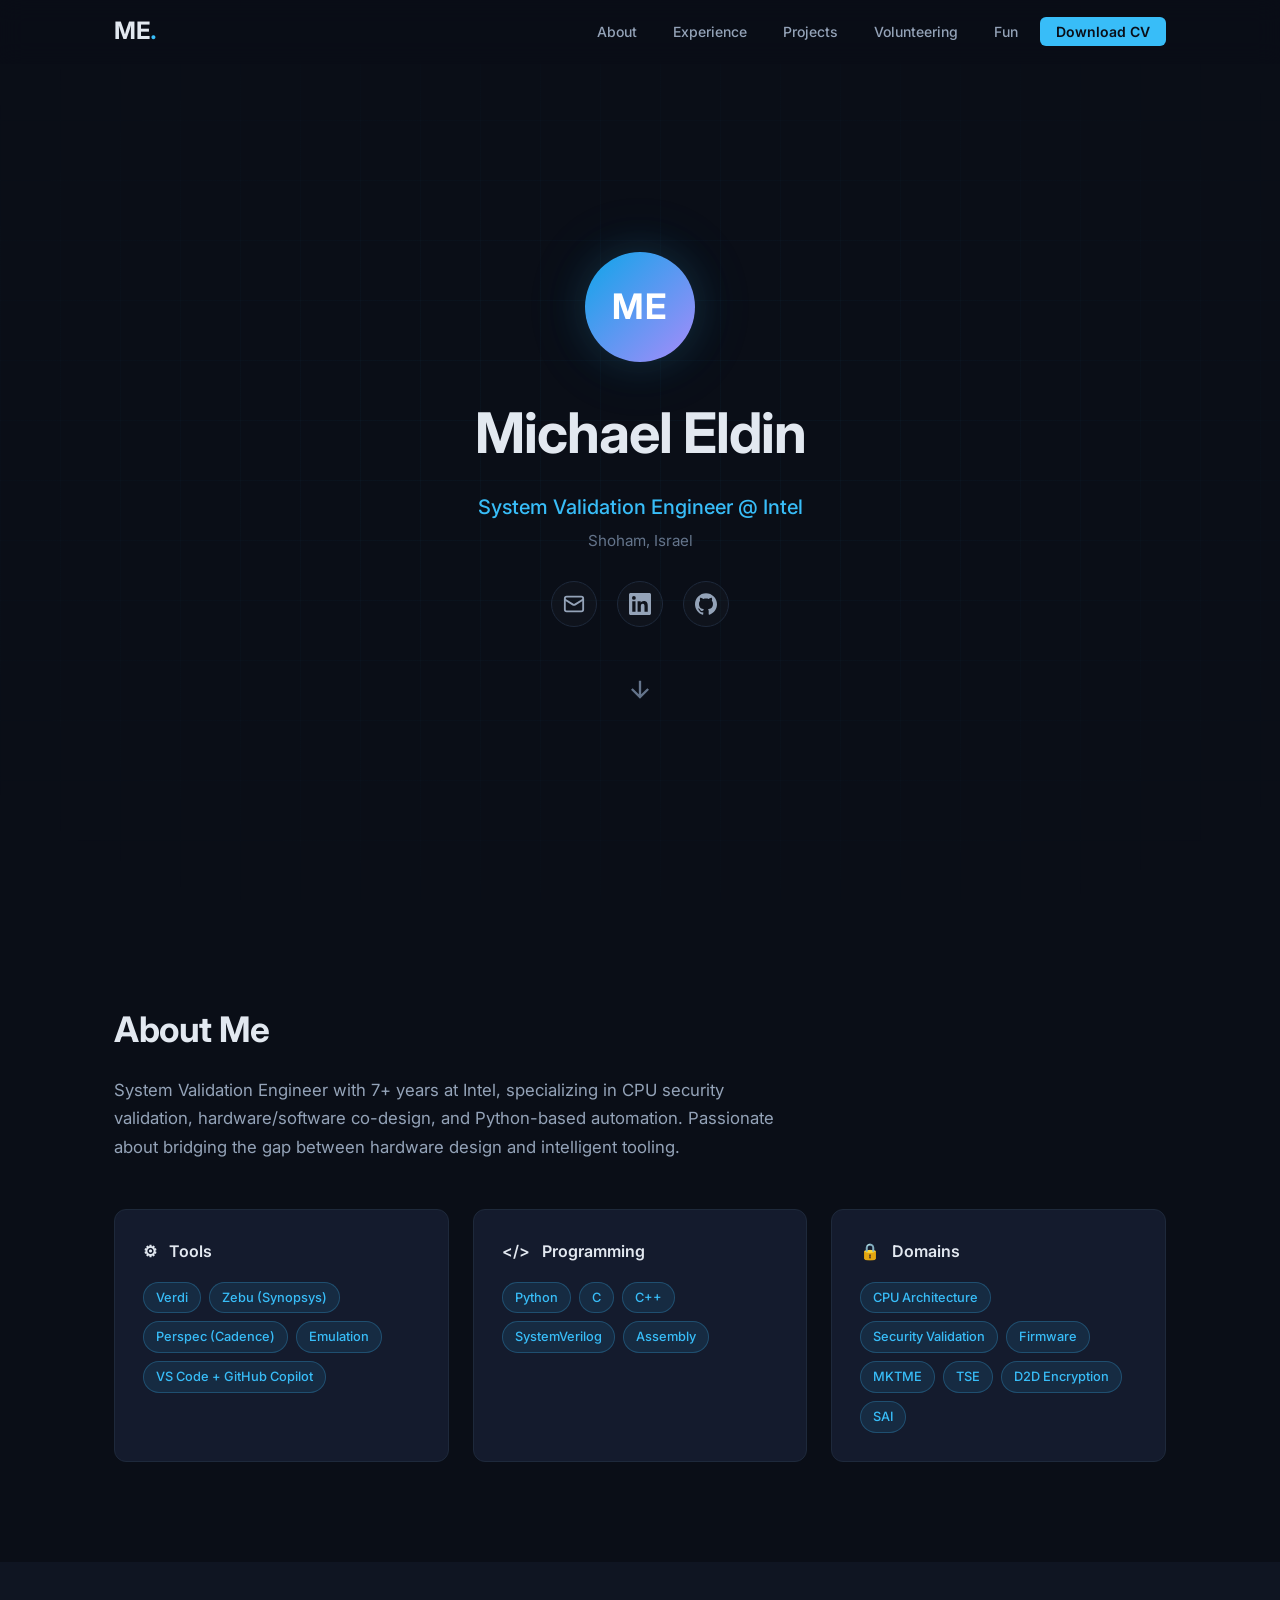
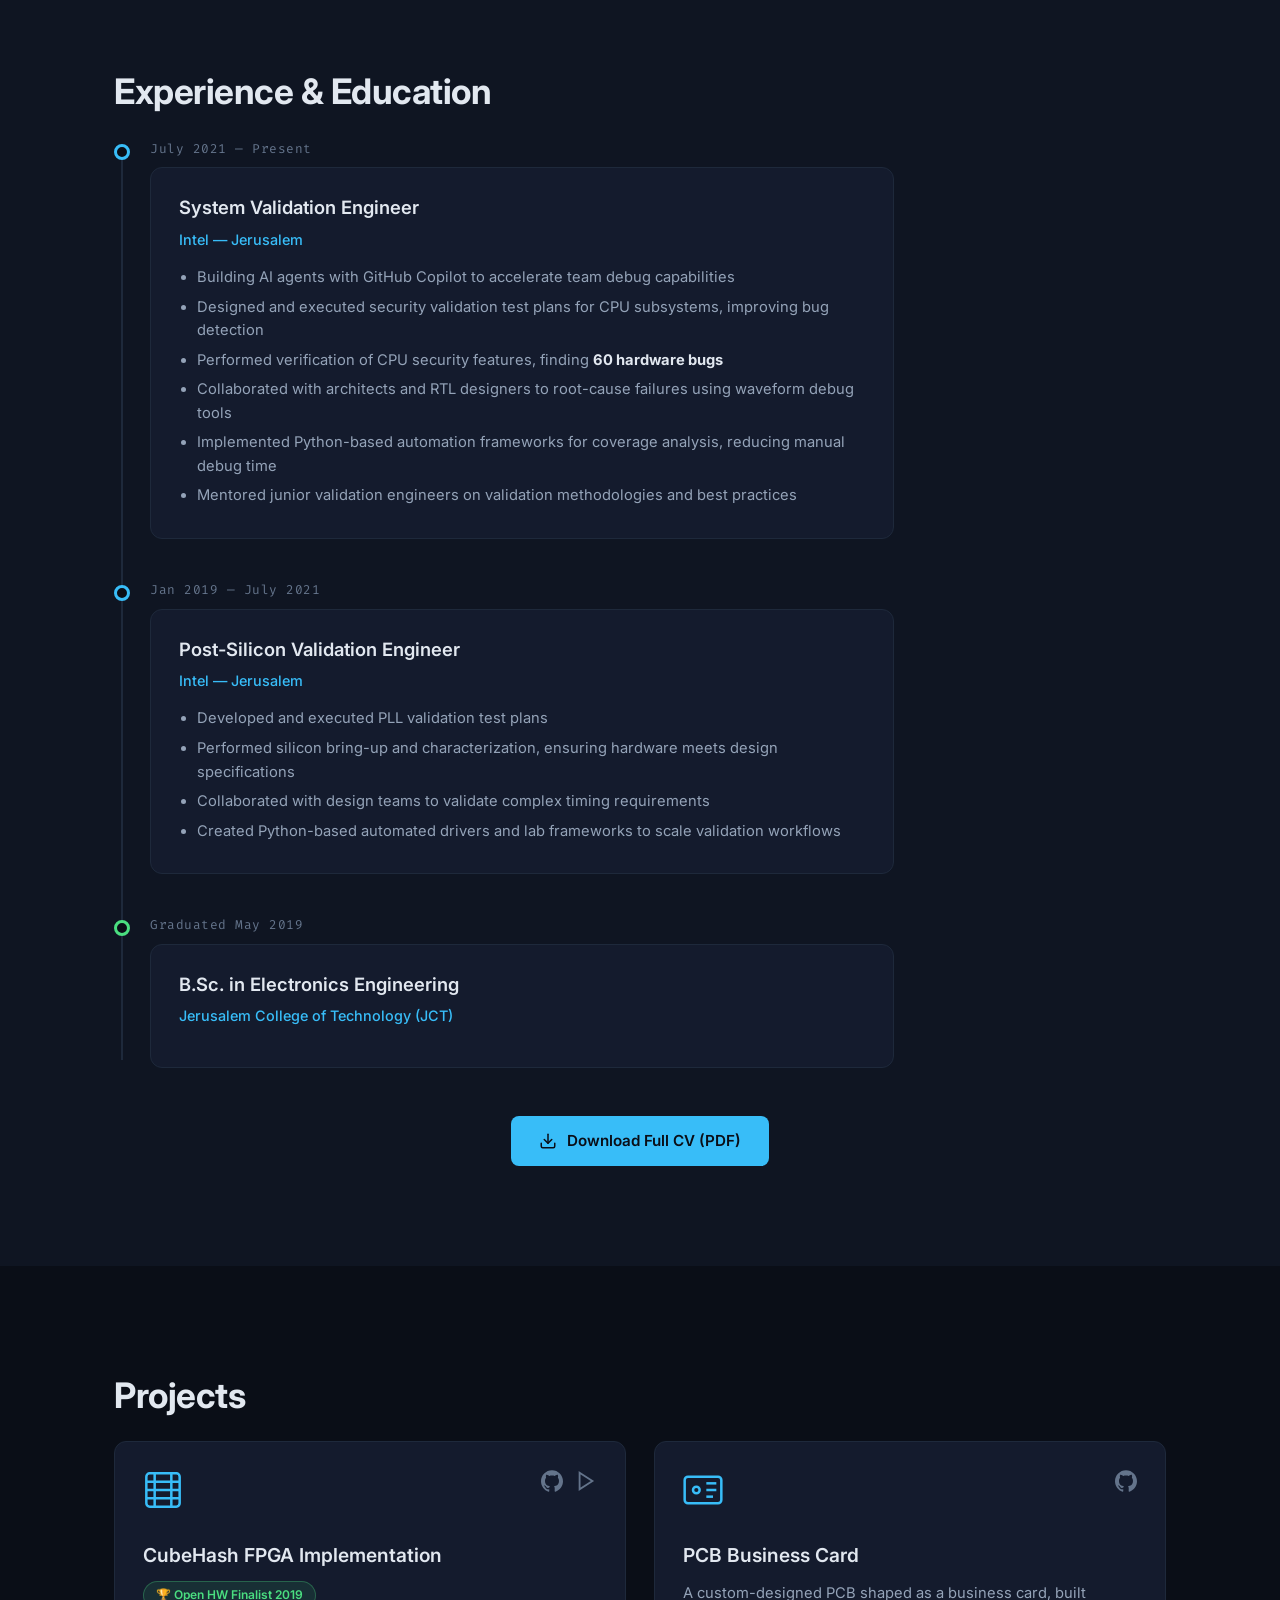
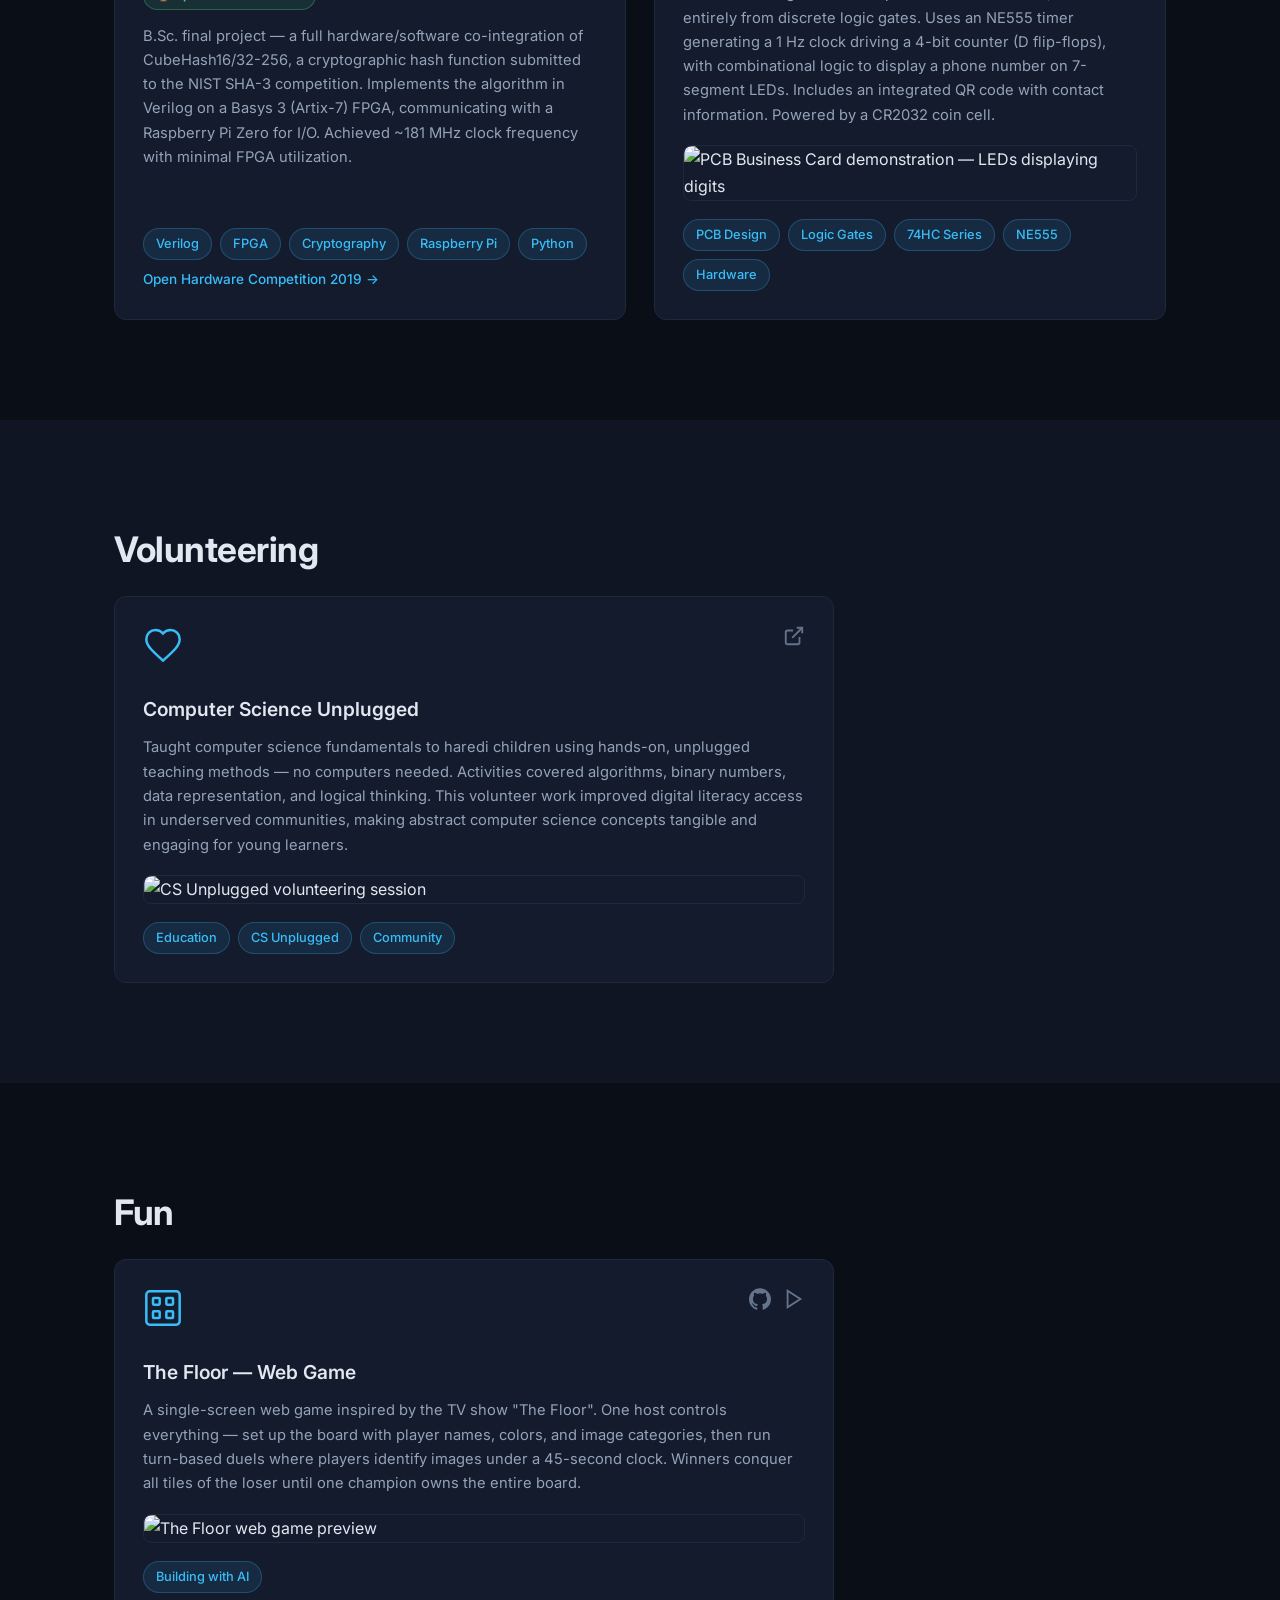
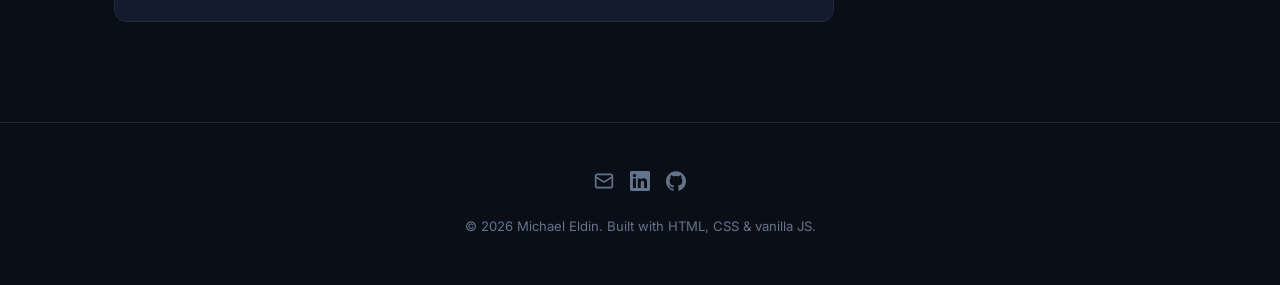
==== index.html @ 979d5ff0 "Initial portfolio site" ====
<!DOCTYPE html>
<html lang="en">
<head>
  <meta charset="UTF-8">
  <meta name="viewport" content="width=device-width, initial-scale=1.0">
  <title>Michael Eldin — System Validation Engineer</title>
  <meta name="description" content="Michael Eldin — System Validation Engineer at Intel. Portfolio showcasing hardware projects, FPGA design, and security validation expertise.">
  <link rel="stylesheet" href="css/styles.css">
  <link rel="preconnect" href="https://fonts.googleapis.com">
  <link rel="preconnect" href="https://fonts.gstatic.com" crossorigin>
  <link href="https://fonts.googleapis.com/css2?family=Inter:wght@300;400;500;600;700&family=Fira+Code:wght@400;500&display=swap" rel="stylesheet">
</head>
<body>

  <!-- ═══════════════════ NAVIGATION ═══════════════════ -->
  <nav class="navbar" id="navbar">
    <div class="nav-container">
      <a href="#hero" class="nav-logo">ME<span class="accent">.</span></a>
      <ul class="nav-links" id="nav-links">
        <li><a href="#about">About</a></li>
        <li><a href="#experience">Experience</a></li>
        <li><a href="#projects">Projects</a></li>
        <li><a href="#volunteering">Volunteering</a></li>
        <li><a href="#fun">Fun</a></li>
        <li><a href="assets/Michael_Eldin_CV.pdf" class="nav-cv-btn" target="_blank" rel="noopener">Download CV</a></li>
      </ul>
      <button class="hamburger" id="hamburger" aria-label="Toggle navigation menu">
        <span></span><span></span><span></span>
      </button>
    </div>
  </nav>

  <!-- ═══════════════════ HERO ═══════════════════ -->
  <header class="hero" id="hero">
    <div class="hero-bg-grid"></div>
    <div class="hero-content reveal">
      <div class="avatar" aria-label="Michael Eldin initials">ME</div>
      <h1>Michael Eldin</h1>
      <p class="hero-title">System Validation Engineer @ Intel</p>
      <p class="hero-location">Shoham, Israel</p>
      <div class="hero-icons">
        <a href="mailto:michaeldin770@gmail.com" aria-label="Email" title="Email">
          <svg viewBox="0 0 24 24" fill="none" stroke="currentColor" stroke-width="2" stroke-linecap="round" stroke-linejoin="round"><rect x="2" y="4" width="20" height="16" rx="2"/><path d="m22 7-8.97 5.7a1.94 1.94 0 0 1-2.06 0L2 7"/></svg>
        </a>
        <a href="https://www.linkedin.com/in/michael-eldin-37a20b162/" target="_blank" rel="noopener" aria-label="LinkedIn" title="LinkedIn">
          <svg viewBox="0 0 24 24" fill="currentColor"><path d="M20.447 20.452h-3.554v-5.569c0-1.328-.027-3.037-1.852-3.037-1.853 0-2.136 1.445-2.136 2.939v5.667H9.351V9h3.414v1.561h.046c.477-.9 1.637-1.85 3.37-1.85 3.601 0 4.267 2.37 4.267 5.455v6.286zM5.337 7.433a2.062 2.062 0 0 1-2.063-2.065 2.064 2.064 0 1 1 2.063 2.065zm1.782 13.019H3.555V9h3.564v11.452zM22.225 0H1.771C.792 0 0 .774 0 1.729v20.542C0 23.227.792 24 1.771 24h20.451C23.2 24 24 23.227 24 22.271V1.729C24 .774 23.2 0 22.222 0h.003z"/></svg>
        </a>
        <a href="https://github.com/michaeleldin" target="_blank" rel="noopener" aria-label="GitHub" title="GitHub">
          <svg viewBox="0 0 24 24" fill="currentColor"><path d="M12 .297c-6.63 0-12 5.373-12 12 0 5.303 3.438 9.8 8.205 11.385.6.113.82-.258.82-.577 0-.285-.01-1.04-.015-2.04-3.338.724-4.042-1.61-4.042-1.61C4.422 18.07 3.633 17.7 3.633 17.7c-1.087-.744.084-.729.084-.729 1.205.084 1.838 1.236 1.838 1.236 1.07 1.835 2.809 1.305 3.495.998.108-.776.417-1.305.76-1.605-2.665-.3-5.466-1.332-5.466-5.93 0-1.31.465-2.38 1.235-3.22-.135-.303-.54-1.523.105-3.176 0 0 1.005-.322 3.3 1.23.96-.267 1.98-.399 3-.405 1.02.006 2.04.138 3 .405 2.28-1.552 3.285-1.23 3.285-1.23.645 1.653.24 2.873.12 3.176.765.84 1.23 1.91 1.23 3.22 0 4.61-2.805 5.625-5.475 5.92.42.36.81 1.096.81 2.22 0 1.606-.015 2.896-.015 3.286 0 .315.21.69.825.57C20.565 22.092 24 17.592 24 12.297c0-6.627-5.373-12-12-12"/></svg>
        </a>
      </div>
      <a href="#about" class="scroll-indicator" aria-label="Scroll down">
        <svg viewBox="0 0 24 24" fill="none" stroke="currentColor" stroke-width="2"><path d="M12 5v14M19 12l-7 7-7-7"/></svg>
      </a>
    </div>
  </header>

  <!-- ═══════════════════ ABOUT / SKILLS ═══════════════════ -->
  <section class="section" id="about">
    <div class="container">
      <h2 class="section-title reveal">About Me</h2>
      <p class="section-intro reveal">
        System Validation Engineer with 7+ years at Intel, specializing in CPU security validation, 
        hardware/software co-design, and Python-based automation. Passionate about bridging the gap 
        between hardware design and intelligent tooling.
      </p>

      <div class="skills-grid reveal">
        <div class="skill-category">
          <h3><span class="skill-icon">&#9881;</span> Tools</h3>
          <div class="tags">
            <span class="tag">Verdi</span>
            <span class="tag">Zebu (Synopsys)</span>
            <span class="tag">Perspec (Cadence)</span>
            <span class="tag">Emulation</span>
            <span class="tag">VS Code + GitHub Copilot</span>
          </div>
        </div>
        <div class="skill-category">
          <h3><span class="skill-icon">&lt;/&gt;</span> Programming</h3>
          <div class="tags">
            <span class="tag">Python</span>
            <span class="tag">C</span>
            <span class="tag">C++</span>
            <span class="tag">SystemVerilog</span>
            <span class="tag">Assembly</span>
          </div>
        </div>
        <div class="skill-category">
          <h3><span class="skill-icon">&#128274;</span> Domains</h3>
          <div class="tags">
            <span class="tag">CPU Architecture</span>
            <span class="tag">Security Validation</span>
            <span class="tag">Firmware</span>
            <span class="tag">MKTME</span>
            <span class="tag">TSE</span>
            <span class="tag">D2D Encryption</span>
            <span class="tag">SAI</span>
          </div>
        </div>
      </div>
    </div>
  </section>

  <!-- ═══════════════════ EXPERIENCE ═══════════════════ -->
  <section class="section section-alt" id="experience">
    <div class="container">
      <h2 class="section-title reveal">Experience &amp; Education</h2>

      <div class="timeline">
        <!-- Job 1 -->
        <div class="timeline-item reveal">
          <div class="timeline-dot"></div>
          <div class="timeline-date">July 2021 — Present</div>
          <div class="timeline-card">
            <h3>System Validation Engineer</h3>
            <p class="timeline-company">Intel — Jerusalem</p>
            <ul>
              <li>Building AI agents with GitHub Copilot to accelerate team debug capabilities</li>
              <li>Designed and executed security validation test plans for CPU subsystems, improving bug detection</li>
              <li>Performed verification of CPU security features, finding <strong>60 hardware bugs</strong></li>
              <li>Collaborated with architects and RTL designers to root-cause failures using waveform debug tools</li>
              <li>Implemented Python-based automation frameworks for coverage analysis, reducing manual debug time</li>
              <li>Mentored junior validation engineers on validation methodologies and best practices</li>
            </ul>
          </div>
        </div>

        <!-- Job 2 -->
        <div class="timeline-item reveal">
          <div class="timeline-dot"></div>
          <div class="timeline-date">Jan 2019 — July 2021</div>
          <div class="timeline-card">
            <h3>Post-Silicon Validation Engineer</h3>
            <p class="timeline-company">Intel — Jerusalem</p>
            <ul>
              <li>Developed and executed PLL validation test plans</li>
              <li>Performed silicon bring-up and characterization, ensuring hardware meets design specifications</li>
              <li>Collaborated with design teams to validate complex timing requirements</li>
              <li>Created Python-based automated drivers and lab frameworks to scale validation workflows</li>
            </ul>
          </div>
        </div>

        <!-- Education -->
        <div class="timeline-item reveal">
          <div class="timeline-dot dot-edu"></div>
          <div class="timeline-date">Graduated May 2019</div>
          <div class="timeline-card">
            <h3>B.Sc. in Electronics Engineering</h3>
            <p class="timeline-company">Jerusalem College of Technology (JCT)</p>
          </div>
        </div>
      </div>

      <div class="cv-download reveal">
        <a href="assets/Michael_Eldin_CV.pdf" class="btn btn-primary" target="_blank" rel="noopener">
          <svg viewBox="0 0 24 24" fill="none" stroke="currentColor" stroke-width="2" stroke-linecap="round" stroke-linejoin="round" class="btn-icon"><path d="M21 15v4a2 2 0 0 1-2 2H5a2 2 0 0 1-2-2v-4"/><polyline points="7 10 12 15 17 10"/><line x1="12" y1="15" x2="12" y2="3"/></svg>
          Download Full CV (PDF)
        </a>
      </div>
    </div>
  </section>

  <!-- ═══════════════════ PROJECTS ═══════════════════ -->
  <section class="section" id="projects">
    <div class="container">
      <h2 class="section-title reveal">Projects</h2>

      <div class="card-grid">
        <!-- CubeHash -->
        <article class="card reveal">
          <div class="card-header">
            <div class="card-icon">
              <svg viewBox="0 0 24 24" fill="none" stroke="currentColor" stroke-width="1.5"><rect x="2" y="2" width="20" height="20" rx="2"/><path d="M7 2v20M17 2v20M2 12h20M2 7h20M2 17h20"/></svg>
            </div>
            <div class="card-links">
              <a href="https://github.com/michaeldin/cubehash" target="_blank" rel="noopener" aria-label="GitHub repo" title="GitHub repo">
                <svg viewBox="0 0 24 24" fill="currentColor" width="20" height="20"><path d="M12 .297c-6.63 0-12 5.373-12 12 0 5.303 3.438 9.8 8.205 11.385.6.113.82-.258.82-.577 0-.285-.01-1.04-.015-2.04-3.338.724-4.042-1.61-4.042-1.61C4.422 18.07 3.633 17.7 3.633 17.7c-1.087-.744.084-.729.084-.729 1.205.084 1.838 1.236 1.838 1.236 1.07 1.835 2.809 1.305 3.495.998.108-.776.417-1.305.76-1.605-2.665-.3-5.466-1.332-5.466-5.93 0-1.31.465-2.38 1.235-3.22-.135-.303-.54-1.523.105-3.176 0 0 1.005-.322 3.3 1.23.96-.267 1.98-.399 3-.405 1.02.006 2.04.138 3 .405 2.28-1.552 3.285-1.23 3.285-1.23.645 1.653.24 2.873.12 3.176.765.84 1.23 1.91 1.23 3.22 0 4.61-2.805 5.625-5.475 5.92.42.36.81 1.096.81 2.22 0 1.606-.015 2.896-.015 3.286 0 .315.21.69.825.57C20.565 22.092 24 17.592 24 12.297c0-6.627-5.373-12-12-12"/></svg>
              </a>
              <a href="https://youtu.be/nfsf__5VdeM" target="_blank" rel="noopener" aria-label="Demo video" title="Watch demo">
                <svg viewBox="0 0 24 24" fill="none" stroke="currentColor" stroke-width="2"><polygon points="5 3 19 12 5 21 5 3"/></svg>
              </a>
            </div>
          </div>
          <h3 class="card-title">CubeHash FPGA Implementation</h3>
          <span class="card-badge">&#127942; Open HW Finalist 2019</span>
          <p class="card-desc">
            B.Sc. final project — a full hardware/software co-integration of CubeHash16/32-256, 
            a cryptographic hash function submitted to the NIST SHA-3 competition. 
            Implements the algorithm in Verilog on a Basys 3 (Artix-7) FPGA, 
            communicating with a Raspberry Pi Zero for I/O. 
            Achieved ~181 MHz clock frequency with minimal FPGA utilization.
          </p>
          <div class="tags">
            <span class="tag">Verilog</span>
            <span class="tag">FPGA</span>
            <span class="tag">Cryptography</span>
            <span class="tag">Raspberry Pi</span>
            <span class="tag">Python</span>
          </div>
          <a href="https://openhw.eu/2019" class="card-ext-link" target="_blank" rel="noopener">
            Open Hardware Competition 2019 &#8594;
          </a>
        </article>

        <!-- PCB Business Card -->
        <article class="card reveal">
          <div class="card-header">
            <div class="card-icon">
              <svg viewBox="0 0 24 24" fill="none" stroke="currentColor" stroke-width="1.5"><rect x="1" y="4" width="22" height="16" rx="2"/><circle cx="8" cy="12" r="2"/><line x1="14" y1="8" x2="20" y2="8"/><line x1="14" y1="12" x2="20" y2="12"/><line x1="14" y1="16" x2="18" y2="16"/></svg>
            </div>
            <div class="card-links">
              <a href="https://github.com/michaeldin/PCB-Business-Card" target="_blank" rel="noopener" aria-label="GitHub repo" title="GitHub repo">
                <svg viewBox="0 0 24 24" fill="currentColor" width="20" height="20"><path d="M12 .297c-6.63 0-12 5.373-12 12 0 5.303 3.438 9.8 8.205 11.385.6.113.82-.258.82-.577 0-.285-.01-1.04-.015-2.04-3.338.724-4.042-1.61-4.042-1.61C4.422 18.07 3.633 17.7 3.633 17.7c-1.087-.744.084-.729.084-.729 1.205.084 1.838 1.236 1.838 1.236 1.07 1.835 2.809 1.305 3.495.998.108-.776.417-1.305.76-1.605-2.665-.3-5.466-1.332-5.466-5.93 0-1.31.465-2.38 1.235-3.22-.135-.303-.54-1.523.105-3.176 0 0 1.005-.322 3.3 1.23.96-.267 1.98-.399 3-.405 1.02.006 2.04.138 3 .405 2.28-1.552 3.285-1.23 3.285-1.23.645 1.653.24 2.873.12 3.176.765.84 1.23 1.91 1.23 3.22 0 4.61-2.805 5.625-5.475 5.92.42.36.81 1.096.81 2.22 0 1.606-.015 2.896-.015 3.286 0 .315.21.69.825.57C20.565 22.092 24 17.592 24 12.297c0-6.627-5.373-12-12-12"/></svg>
              </a>
            </div>
          </div>
          <h3 class="card-title">PCB Business Card</h3>
          <p class="card-desc">
            A custom-designed PCB shaped as a business card, built entirely from discrete logic gates.
            Uses an NE555 timer generating a 1 Hz clock driving a 4-bit counter (D flip-flops), 
            with combinational logic to display a phone number on 7-segment LEDs. 
            Includes an integrated QR code with contact information. Powered by a CR2032 coin cell.
          </p>
          <div class="card-img-container">
            <img src="https://raw.githubusercontent.com/michaeldin/PCB-Business-Card/main/Photos/demonstration_gif.gif" 
                 alt="PCB Business Card demonstration — LEDs displaying digits" 
                 class="card-img" loading="lazy">
          </div>
          <div class="tags">
            <span class="tag">PCB Design</span>
            <span class="tag">Logic Gates</span>
            <span class="tag">74HC Series</span>
            <span class="tag">NE555</span>
            <span class="tag">Hardware</span>
          </div>
        </article>
      </div>
    </div>
  </section>

  <!-- ═══════════════════ VOLUNTEERING ═══════════════════ -->
  <section class="section section-alt" id="volunteering">
    <div class="container">
      <h2 class="section-title reveal">Volunteering</h2>

      <div class="card-grid card-grid-single">
        <article class="card card-wide reveal">
          <div class="card-header">
            <div class="card-icon">
              <svg viewBox="0 0 24 24" fill="none" stroke="currentColor" stroke-width="1.5"><path d="M12 21.35l-1.45-1.32C5.4 15.36 2 12.28 2 8.5 2 5.42 4.42 3 7.5 3c1.74 0 3.41.81 4.5 2.09C13.09 3.81 14.76 3 16.5 3 19.58 3 22 5.42 22 8.5c0 3.78-3.4 6.86-8.55 11.54L12 21.35z"/></svg>
            </div>
            <div class="card-links">
              <a href="https://drive.google.com/file/d/1slaqE1AHA_cxC9Z8r8HAOf68uBIFROk2/view" target="_blank" rel="noopener" aria-label="Learn more" title="Certificate / Details">
                <svg viewBox="0 0 24 24" fill="none" stroke="currentColor" stroke-width="2"><path d="M18 13v6a2 2 0 0 1-2 2H5a2 2 0 0 1-2-2V8a2 2 0 0 1 2-2h6"/><polyline points="15 3 21 3 21 9"/><line x1="10" y1="14" x2="21" y2="3"/></svg>
              </a>
            </div>
          </div>
          <h3 class="card-title">Computer Science Unplugged</h3>
          <p class="card-desc">
            Taught computer science fundamentals to haredi children using hands-on, unplugged teaching methods — 
            no computers needed. Activities covered algorithms, binary numbers, data representation, and logical thinking. 
            This volunteer work improved digital literacy access in underserved communities, 
            making abstract computer science concepts tangible and engaging for young learners.
          </p>
          <div class="card-img-container">
            <img src="assets/volunteering-preview.jpg" 
                 alt="CS Unplugged volunteering session" 
                 class="card-img" loading="lazy">
          </div>
          <div class="tags">
            <span class="tag">Education</span>
            <span class="tag">CS Unplugged</span>
            <span class="tag">Community</span>
          </div>
        </article>
      </div>
    </div>
  </section>

  <!-- ═══════════════════ FUN ═══════════════════ -->
  <section class="section" id="fun">
    <div class="container">
      <h2 class="section-title reveal">Fun</h2>

      <div class="card-grid card-grid-single">
        <article class="card card-wide reveal">
          <div class="card-header">
            <div class="card-icon">
              <svg viewBox="0 0 24 24" fill="none" stroke="currentColor" stroke-width="1.5"><rect x="2" y="2" width="20" height="20" rx="2"/><rect x="6" y="6" width="4" height="4" rx="0.5"/><rect x="14" y="6" width="4" height="4" rx="0.5"/><rect x="6" y="14" width="4" height="4" rx="0.5"/><rect x="14" y="14" width="4" height="4" rx="0.5"/></svg>
            </div>
            <div class="card-links">
              <a href="https://github.com/michaeleldin/the-floor-game" target="_blank" rel="noopener" aria-label="GitHub repo" title="GitHub repo">
                <svg viewBox="0 0 24 24" fill="currentColor" width="20" height="20"><path d="M12 .297c-6.63 0-12 5.373-12 12 0 5.303 3.438 9.8 8.205 11.385.6.113.82-.258.82-.577 0-.285-.01-1.04-.015-2.04-3.338.724-4.042-1.61-4.042-1.61C4.422 18.07 3.633 17.7 3.633 17.7c-1.087-.744.084-.729.084-.729 1.205.084 1.838 1.236 1.838 1.236 1.07 1.835 2.809 1.305 3.495.998.108-.776.417-1.305.76-1.605-2.665-.3-5.466-1.332-5.466-5.93 0-1.31.465-2.38 1.235-3.22-.135-.303-.54-1.523.105-3.176 0 0 1.005-.322 3.3 1.23.96-.267 1.98-.399 3-.405 1.02.006 2.04.138 3 .405 2.28-1.552 3.285-1.23 3.285-1.23.645 1.653.24 2.873.12 3.176.765.84 1.23 1.91 1.23 3.22 0 4.61-2.805 5.625-5.475 5.92.42.36.81 1.096.81 2.22 0 1.606-.015 2.896-.015 3.286 0 .315.21.69.825.57C20.565 22.092 24 17.592 24 12.297c0-6.627-5.373-12-12-12"/></svg>
              </a>
              <a href="https://michaeleldin.github.io/the-floor-game/" target="_blank" rel="noopener" aria-label="Play the game" title="Play live">
                <svg viewBox="0 0 24 24" fill="none" stroke="currentColor" stroke-width="2"><polygon points="5 3 19 12 5 21 5 3"/></svg>
              </a>
            </div>
          </div>
          <h3 class="card-title">The Floor — Web Game</h3>
          <p class="card-desc">
            A single-screen web game inspired by the TV show "The Floor". 
            One host controls everything — set up the board with player names, colors, and image categories, 
            then run turn-based duels where players identify images under a 45-second clock. 
            Winners conquer all tiles of the loser until one champion owns the entire board.
          </p>
          <div class="card-img-container">
            <img src="assets/the-floor-preview.jpg" 
                 alt="The Floor web game preview" 
                 class="card-img" loading="lazy">
          </div>
          <div class="tags">
            <span class="tag">Building with AI</span>
          </div>
        </article>
      </div>
    </div>
  </section>

  <!-- ═══════════════════ FOOTER ═══════════════════ -->
  <footer class="footer">
    <div class="container">
      <div class="footer-icons">
        <a href="mailto:michaeldin770@gmail.com" aria-label="Email" title="Email">
          <svg viewBox="0 0 24 24" fill="none" stroke="currentColor" stroke-width="2" stroke-linecap="round" stroke-linejoin="round"><rect x="2" y="4" width="20" height="16" rx="2"/><path d="m22 7-8.97 5.7a1.94 1.94 0 0 1-2.06 0L2 7"/></svg>
        </a>
        <a href="https://www.linkedin.com/in/michael-eldin-37a20b162/" target="_blank" rel="noopener" aria-label="LinkedIn" title="LinkedIn">
          <svg viewBox="0 0 24 24" fill="currentColor"><path d="M20.447 20.452h-3.554v-5.569c0-1.328-.027-3.037-1.852-3.037-1.853 0-2.136 1.445-2.136 2.939v5.667H9.351V9h3.414v1.561h.046c.477-.9 1.637-1.85 3.37-1.85 3.601 0 4.267 2.37 4.267 5.455v6.286zM5.337 7.433a2.062 2.062 0 0 1-2.063-2.065 2.064 2.064 0 1 1 2.063 2.065zm1.782 13.019H3.555V9h3.564v11.452zM22.225 0H1.771C.792 0 0 .774 0 1.729v20.542C0 23.227.792 24 1.771 24h20.451C23.2 24 24 23.227 24 22.271V1.729C24 .774 23.2 0 22.222 0h.003z"/></svg>
        </a>
        <a href="https://github.com/michaeleldin" target="_blank" rel="noopener" aria-label="GitHub" title="GitHub">
          <svg viewBox="0 0 24 24" fill="currentColor"><path d="M12 .297c-6.63 0-12 5.373-12 12 0 5.303 3.438 9.8 8.205 11.385.6.113.82-.258.82-.577 0-.285-.01-1.04-.015-2.04-3.338.724-4.042-1.61-4.042-1.61C4.422 18.07 3.633 17.7 3.633 17.7c-1.087-.744.084-.729.084-.729 1.205.084 1.838 1.236 1.838 1.236 1.07 1.835 2.809 1.305 3.495.998.108-.776.417-1.305.76-1.605-2.665-.3-5.466-1.332-5.466-5.93 0-1.31.465-2.38 1.235-3.22-.135-.303-.54-1.523.105-3.176 0 0 1.005-.322 3.3 1.23.96-.267 1.98-.399 3-.405 1.02.006 2.04.138 3 .405 2.28-1.552 3.285-1.23 3.285-1.23.645 1.653.24 2.873.12 3.176.765.84 1.23 1.91 1.23 3.22 0 4.61-2.805 5.625-5.475 5.92.42.36.81 1.096.81 2.22 0 1.606-.015 2.896-.015 3.286 0 .315.21.69.825.57C20.565 22.092 24 17.592 24 12.297c0-6.627-5.373-12-12-12"/></svg>
        </a>
      </div>
      <p class="footer-text">&copy; 2026 Michael Eldin. Built with HTML, CSS &amp; vanilla JS.</p>
    </div>
  </footer>

  <script src="js/main.js"></script>
</body>
</html>
---- css/styles.css ----
/* ============================================
   Michael Eldin — Personal Portfolio
   Dark theme, responsive single-page layout
   ============================================ */

/* ── CSS Custom Properties ── */
:root {
  --bg-primary:   #0a0e17;
  --bg-secondary: #0f1522;
  --bg-card:      #141b2d;
  --bg-card-hover:#1a2340;
  --border:       #1e293b;
  --text-primary: #e2e8f0;
  --text-secondary:#94a3b8;
  --text-muted:   #64748b;
  --accent:       #38bdf8;
  --accent-dim:   #0ea5e9;
  --accent-glow:  rgba(56, 189, 248, 0.15);
  --green:        #4ade80;
  --purple:       #a78bfa;
  --orange:       #fb923c;
  --tag-bg:       rgba(56, 189, 248, 0.1);
  --tag-border:   rgba(56, 189, 248, 0.25);
  --font-sans:    'Inter', -apple-system, BlinkMacSystemFont, 'Segoe UI', sans-serif;
  --font-mono:    'Fira Code', 'Cascadia Code', monospace;
  --nav-height:   64px;
  --max-width:    1100px;
  --radius:       12px;
  --radius-sm:    8px;
  --transition:   0.3s cubic-bezier(0.4, 0, 0.2, 1);
}

/* ── Reset & Base ── */
*, *::before, *::after { box-sizing: border-box; margin: 0; padding: 0; }

html {
  scroll-behavior: smooth;
  scroll-padding-top: var(--nav-height);
  font-size: 16px;
}

body {
  font-family: var(--font-sans);
  background: var(--bg-primary);
  color: var(--text-primary);
  line-height: 1.7;
  -webkit-font-smoothing: antialiased;
  overflow-x: hidden;
}

a { color: var(--accent); text-decoration: none; transition: color var(--transition); }
a:hover { color: #7dd3fc; }

img { max-width: 100%; height: auto; display: block; }
ul { list-style: none; }

::selection { background: var(--accent); color: var(--bg-primary); }

/* ── Utility ── */
.container { max-width: var(--max-width); margin: 0 auto; padding: 0 24px; }
.accent { color: var(--accent); }

/* ── Reveal Animations ── */
.reveal {
  opacity: 0;
  transform: translateY(30px);
  transition: opacity 0.7s ease, transform 0.7s ease;
}
.reveal.visible {
  opacity: 1;
  transform: translateY(0);
}

/* ══════════════════════════════════════════
   NAVIGATION
   ══════════════════════════════════════════ */
.navbar {
  position: fixed;
  top: 0; left: 0; right: 0;
  height: var(--nav-height);
  background: rgba(10, 14, 23, 0.85);
  backdrop-filter: blur(12px);
  -webkit-backdrop-filter: blur(12px);
  border-bottom: 1px solid transparent;
  z-index: 1000;
  transition: border-color var(--transition), background var(--transition);
}
.navbar.scrolled {
  border-bottom-color: var(--border);
  background: rgba(10, 14, 23, 0.95);
}

.nav-container {
  max-width: var(--max-width);
  margin: 0 auto;
  padding: 0 24px;
  display: flex;
  align-items: center;
  justify-content: space-between;
  height: 100%;
}

.nav-logo {
  font-size: 1.5rem;
  font-weight: 700;
  color: var(--text-primary);
  letter-spacing: -0.5px;
}
.nav-logo:hover { color: var(--text-primary); }
.nav-logo .accent { color: var(--accent); }

.nav-links {
  display: flex;
  align-items: center;
  gap: 8px;
}
.nav-links a {
  color: var(--text-secondary);
  font-size: 0.875rem;
  font-weight: 500;
  padding: 6px 14px;
  border-radius: 6px;
  transition: color var(--transition), background var(--transition);
}
.nav-links a:hover,
.nav-links a.active {
  color: var(--text-primary);
  background: rgba(255,255,255,0.05);
}
.nav-cv-btn {
  background: var(--accent) !important;
  color: var(--bg-primary) !important;
  font-weight: 600 !important;
  border-radius: 6px;
  padding: 6px 16px !important;
}
.nav-cv-btn:hover {
  background: #7dd3fc !important;
  color: var(--bg-primary) !important;
}

/* Hamburger */
.hamburger {
  display: none;
  flex-direction: column;
  gap: 5px;
  background: none;
  border: none;
  cursor: pointer;
  padding: 4px;
}
.hamburger span {
  display: block;
  width: 24px;
  height: 2px;
  background: var(--text-primary);
  border-radius: 2px;
  transition: transform var(--transition), opacity var(--transition);
}
.hamburger.open span:nth-child(1) { transform: translateY(7px) rotate(45deg); }
.hamburger.open span:nth-child(2) { opacity: 0; }
.hamburger.open span:nth-child(3) { transform: translateY(-7px) rotate(-45deg); }

/* ══════════════════════════════════════════
   HERO
   ══════════════════════════════════════════ */
.hero {
  min-height: 100vh;
  display: flex;
  align-items: center;
  justify-content: center;
  position: relative;
  overflow: hidden;
  padding-top: var(--nav-height);
}

.hero-bg-grid {
  position: absolute;
  inset: 0;
  background-image:
    linear-gradient(rgba(56, 189, 248, 0.03) 1px, transparent 1px),
    linear-gradient(90deg, rgba(56, 189, 248, 0.03) 1px, transparent 1px);
  background-size: 60px 60px;
  mask-image: radial-gradient(ellipse 70% 60% at 50% 50%, black 30%, transparent 100%);
  -webkit-mask-image: radial-gradient(ellipse 70% 60% at 50% 50%, black 30%, transparent 100%);
}

.hero-content {
  text-align: center;
  position: relative;
  z-index: 1;
}

.avatar {
  width: 110px;
  height: 110px;
  border-radius: 50%;
  background: linear-gradient(135deg, var(--accent-dim), var(--purple));
  display: flex;
  align-items: center;
  justify-content: center;
  font-size: 2.2rem;
  font-weight: 700;
  color: #fff;
  margin: 0 auto 24px;
  box-shadow: 0 0 40px var(--accent-glow), 0 0 80px rgba(56, 189, 248, 0.08);
  letter-spacing: 2px;
}

.hero h1 {
  font-size: clamp(2.2rem, 5vw, 3.5rem);
  font-weight: 700;
  letter-spacing: -1px;
  margin-bottom: 8px;
}

.hero-title {
  font-size: clamp(1rem, 2.5vw, 1.25rem);
  color: var(--accent);
  font-weight: 500;
  margin-bottom: 4px;
}

.hero-location {
  color: var(--text-muted);
  font-size: 0.95rem;
  margin-bottom: 28px;
}

.hero-icons {
  display: flex;
  justify-content: center;
  gap: 20px;
  margin-bottom: 48px;
}
.hero-icons a {
  display: flex;
  align-items: center;
  justify-content: center;
  width: 46px;
  height: 46px;
  border-radius: 50%;
  border: 1px solid var(--border);
  color: var(--text-secondary);
  background: rgba(255,255,255,0.02);
  transition: all var(--transition);
}
.hero-icons a:hover {
  color: var(--accent);
  border-color: var(--accent);
  background: var(--accent-glow);
  transform: translateY(-3px);
  box-shadow: 0 8px 24px var(--accent-glow);
}
.hero-icons a svg { width: 22px; height: 22px; }

.scroll-indicator {
  display: inline-flex;
  animation: bobbing 2s ease-in-out infinite;
  color: var(--text-muted);
}
.scroll-indicator svg { width: 28px; height: 28px; }
.scroll-indicator:hover { color: var(--accent); }

@keyframes bobbing {
  0%, 100% { transform: translateY(0); }
  50%      { transform: translateY(8px); }
}

/* ══════════════════════════════════════════
   SECTIONS
   ══════════════════════════════════════════ */
.section {
  padding: 100px 0;
}
.section-alt {
  background: var(--bg-secondary);
}

.section-title {
  font-size: clamp(1.6rem, 3vw, 2.2rem);
  font-weight: 700;
  margin-bottom: 16px;
  letter-spacing: -0.5px;
}
.section-number {
  color: var(--accent);
  font-family: var(--font-mono);
  font-size: 0.85em;
  margin-right: 12px;
}

.section-intro {
  color: var(--text-secondary);
  max-width: 680px;
  margin-bottom: 48px;
  font-size: 1.05rem;
}

/* ── Skills ── */
.skills-grid {
  display: grid;
  grid-template-columns: repeat(auto-fit, minmax(280px, 1fr));
  gap: 24px;
}

.skill-category {
  background: var(--bg-card);
  border: 1px solid var(--border);
  border-radius: var(--radius);
  padding: 28px;
  transition: border-color var(--transition), box-shadow var(--transition);
}
.skill-category:hover {
  border-color: rgba(56,189,248,0.3);
  box-shadow: 0 4px 24px rgba(56,189,248,0.06);
}

.skill-category h3 {
  font-size: 1rem;
  font-weight: 600;
  margin-bottom: 16px;
  color: var(--text-primary);
}
.skill-icon {
  margin-right: 8px;
}

.tags {
  display: flex;
  flex-wrap: wrap;
  gap: 8px;
}
.tag {
  display: inline-block;
  padding: 4px 12px;
  font-size: 0.8rem;
  font-weight: 500;
  border-radius: 20px;
  background: var(--tag-bg);
  border: 1px solid var(--tag-border);
  color: var(--accent);
  white-space: nowrap;
}

/* ══════════════════════════════════════════
   TIMELINE  (Experience & Education)
   ══════════════════════════════════════════ */
.timeline {
  position: relative;
  padding-left: 36px;
  max-width: 780px;
}
.timeline::before {
  content: '';
  position: absolute;
  left: 7px;
  top: 8px;
  bottom: 8px;
  width: 2px;
  background: var(--border);
}

.timeline-item {
  position: relative;
  margin-bottom: 40px;
}
.timeline-item:last-child { margin-bottom: 0; }

.timeline-dot {
  position: absolute;
  left: -36px;
  top: 6px;
  width: 16px;
  height: 16px;
  border-radius: 50%;
  background: var(--bg-primary);
  border: 3px solid var(--accent);
  z-index: 1;
}
.dot-edu {
  border-color: var(--green);
}

.timeline-date {
  font-family: var(--font-mono);
  font-size: 0.8rem;
  color: var(--text-muted);
  margin-bottom: 8px;
  letter-spacing: 0.5px;
}

.timeline-card {
  background: var(--bg-card);
  border: 1px solid var(--border);
  border-radius: var(--radius);
  padding: 24px 28px;
  transition: border-color var(--transition);
}
.timeline-card:hover {
  border-color: rgba(56,189,248,0.25);
}

.timeline-card h3 {
  font-size: 1.15rem;
  font-weight: 600;
  margin-bottom: 4px;
}
.timeline-company {
  color: var(--accent);
  font-size: 0.9rem;
  font-weight: 500;
  margin-bottom: 14px;
}
.timeline-card ul {
  padding-left: 18px;
  list-style: disc;
}
.timeline-card li {
  color: var(--text-secondary);
  font-size: 0.92rem;
  margin-bottom: 6px;
  line-height: 1.6;
}
.timeline-card li strong {
  color: var(--text-primary);
}

/* CV download */
.cv-download {
  margin-top: 48px;
  text-align: center;
}

.btn {
  display: inline-flex;
  align-items: center;
  gap: 10px;
  padding: 12px 28px;
  border-radius: var(--radius-sm);
  font-size: 0.95rem;
  font-weight: 600;
  cursor: pointer;
  border: none;
  transition: all var(--transition);
}
.btn-primary {
  background: var(--accent);
  color: var(--bg-primary);
}
.btn-primary:hover {
  background: #7dd3fc;
  color: var(--bg-primary);
  transform: translateY(-2px);
  box-shadow: 0 8px 24px var(--accent-glow);
}
.btn-icon { width: 18px; height: 18px; }

/* ══════════════════════════════════════════
   CARDS (Projects / Volunteering / Fun)
   ══════════════════════════════════════════ */
.card-grid {
  display: grid;
  grid-template-columns: repeat(auto-fit, minmax(340px, 1fr));
  gap: 28px;
}
.card-grid-single {
  max-width: 720px;
}

.card {
  background: var(--bg-card);
  border: 1px solid var(--border);
  border-radius: var(--radius);
  padding: 28px;
  display: flex;
  flex-direction: column;
  transition: border-color var(--transition), transform var(--transition), box-shadow var(--transition);
}
.card:hover {
  border-color: rgba(56,189,248,0.35);
  transform: translateY(-4px);
  box-shadow: 0 12px 40px rgba(56,189,248,0.08);
}

.card-wide {
  grid-column: 1 / -1;
}

.card-header {
  display: flex;
  justify-content: space-between;
  align-items: flex-start;
  margin-bottom: 20px;
}

.card-icon svg {
  width: 40px;
  height: 40px;
  color: var(--accent);
}

.card-links {
  display: flex;
  gap: 12px;
}
.card-links a {
  color: var(--text-muted);
  transition: color var(--transition);
}
.card-links a:hover { color: var(--accent); }
.card-links a svg { width: 22px; height: 22px; }

.card-title {
  font-size: 1.2rem;
  font-weight: 600;
  margin-bottom: 10px;
}

.card-badge {
  display: inline-block;
  padding: 3px 12px;
  font-size: 0.75rem;
  font-weight: 600;
  border-radius: 20px;
  background: rgba(74, 222, 128, 0.1);
  border: 1px solid rgba(74, 222, 128, 0.3);
  color: var(--green);
  margin-bottom: 14px;
  align-self: flex-start;
}

.card-desc {
  color: var(--text-secondary);
  font-size: 0.92rem;
  line-height: 1.65;
  margin-bottom: 18px;
  flex: 1;
}

.card-img-container {
  margin-bottom: 18px;
  border-radius: var(--radius-sm);
  overflow: hidden;
  border: 1px solid var(--border);
}
.card-img {
  width: 100%;
  border-radius: var(--radius-sm);
}

.card-ext-link {
  display: inline-block;
  margin-top: 8px;
  font-size: 0.85rem;
  font-weight: 500;
  color: var(--accent);
}
.card-ext-link:hover {
  color: #7dd3fc;
  text-decoration: underline;
}

/* ══════════════════════════════════════════
   FOOTER
   ══════════════════════════════════════════ */
.footer {
  padding: 48px 0;
  border-top: 1px solid var(--border);
  text-align: center;
}

.footer-icons {
  display: flex;
  justify-content: center;
  gap: 16px;
  margin-bottom: 16px;
}
.footer-icons a {
  color: var(--text-muted);
  transition: color var(--transition);
}
.footer-icons a:hover { color: var(--accent); }
.footer-icons a svg { width: 20px; height: 20px; }

.footer-text {
  color: var(--text-muted);
  font-size: 0.82rem;
}

/* ══════════════════════════════════════════
   RESPONSIVE
   ══════════════════════════════════════════ */

/* Tablet */
@media (max-width: 768px) {
  .section { padding: 72px 0; }

  .nav-links {
    position: fixed;
    top: var(--nav-height);
    right: 0;
    width: 260px;
    height: calc(100vh - var(--nav-height));
    background: var(--bg-secondary);
    border-left: 1px solid var(--border);
    flex-direction: column;
    align-items: flex-start;
    padding: 24px;
    gap: 4px;
    transform: translateX(100%);
    transition: transform var(--transition);
  }
  .nav-links.open {
    transform: translateX(0);
  }
  .nav-links a {
    width: 100%;
    padding: 10px 14px;
  }

  .hamburger { display: flex; }

  .card-grid {
    grid-template-columns: 1fr;
  }

  .timeline { padding-left: 28px; }
  .timeline-dot { left: -28px; }

  .skills-grid {
    grid-template-columns: 1fr;
  }
}

/* Mobile */
@media (max-width: 480px) {
  .section { padding: 56px 0; }
  .container { padding: 0 16px; }

  .hero h1 { font-size: 2rem; }
  .avatar { width: 90px; height: 90px; font-size: 1.8rem; }

  .card { padding: 20px; }
  .timeline-card { padding: 18px 20px; }
}
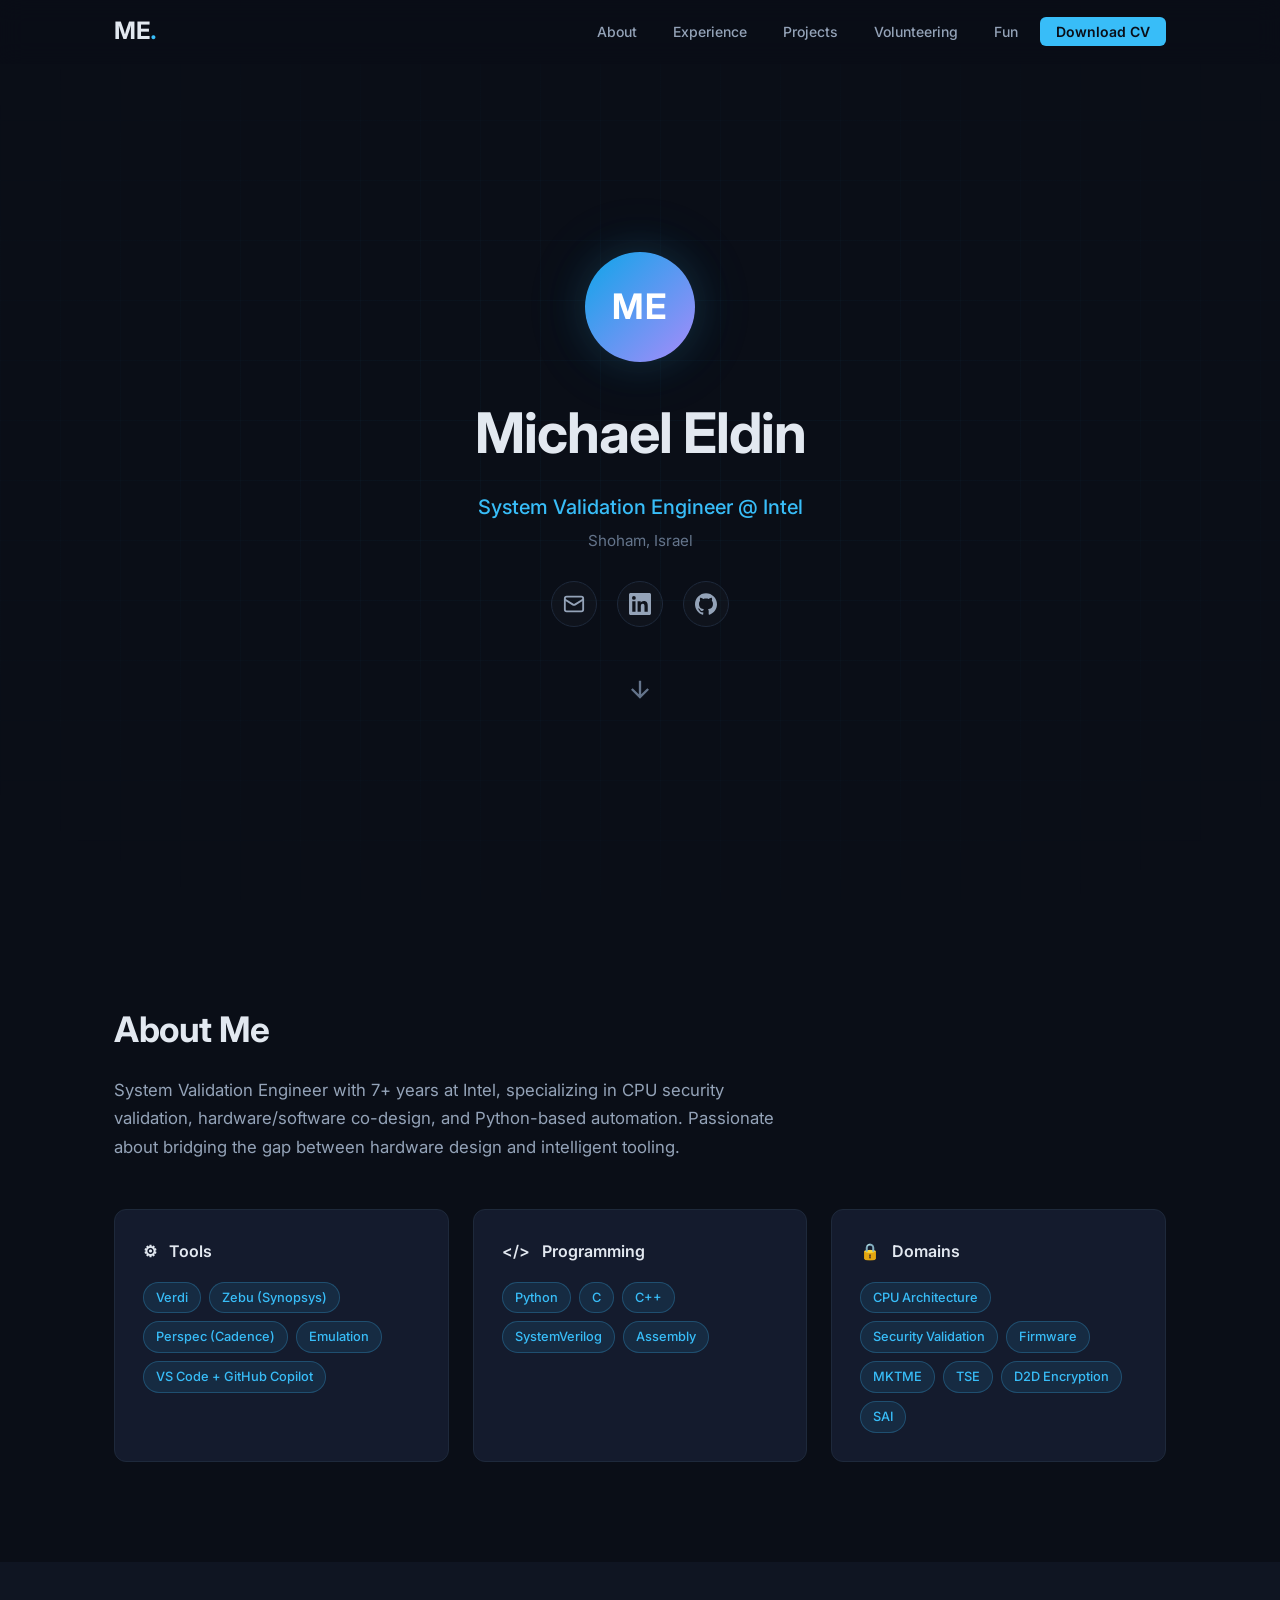
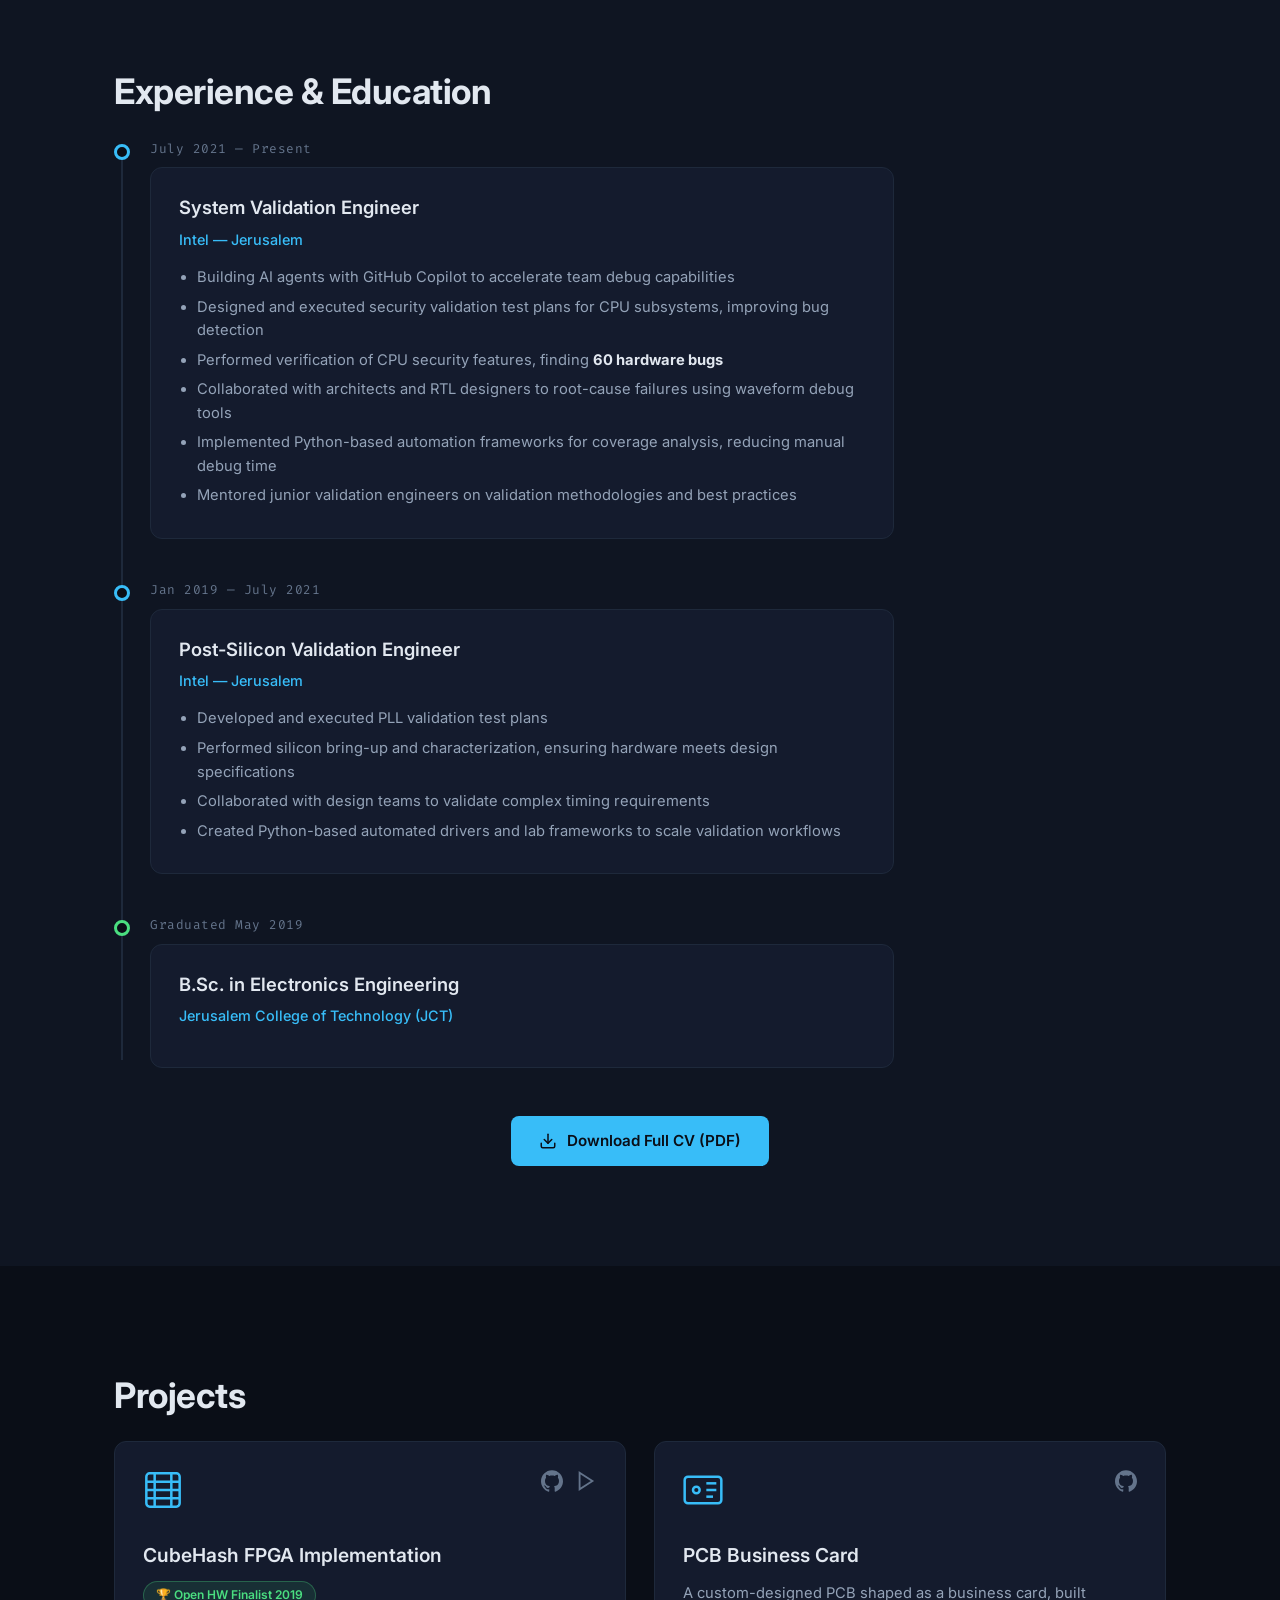
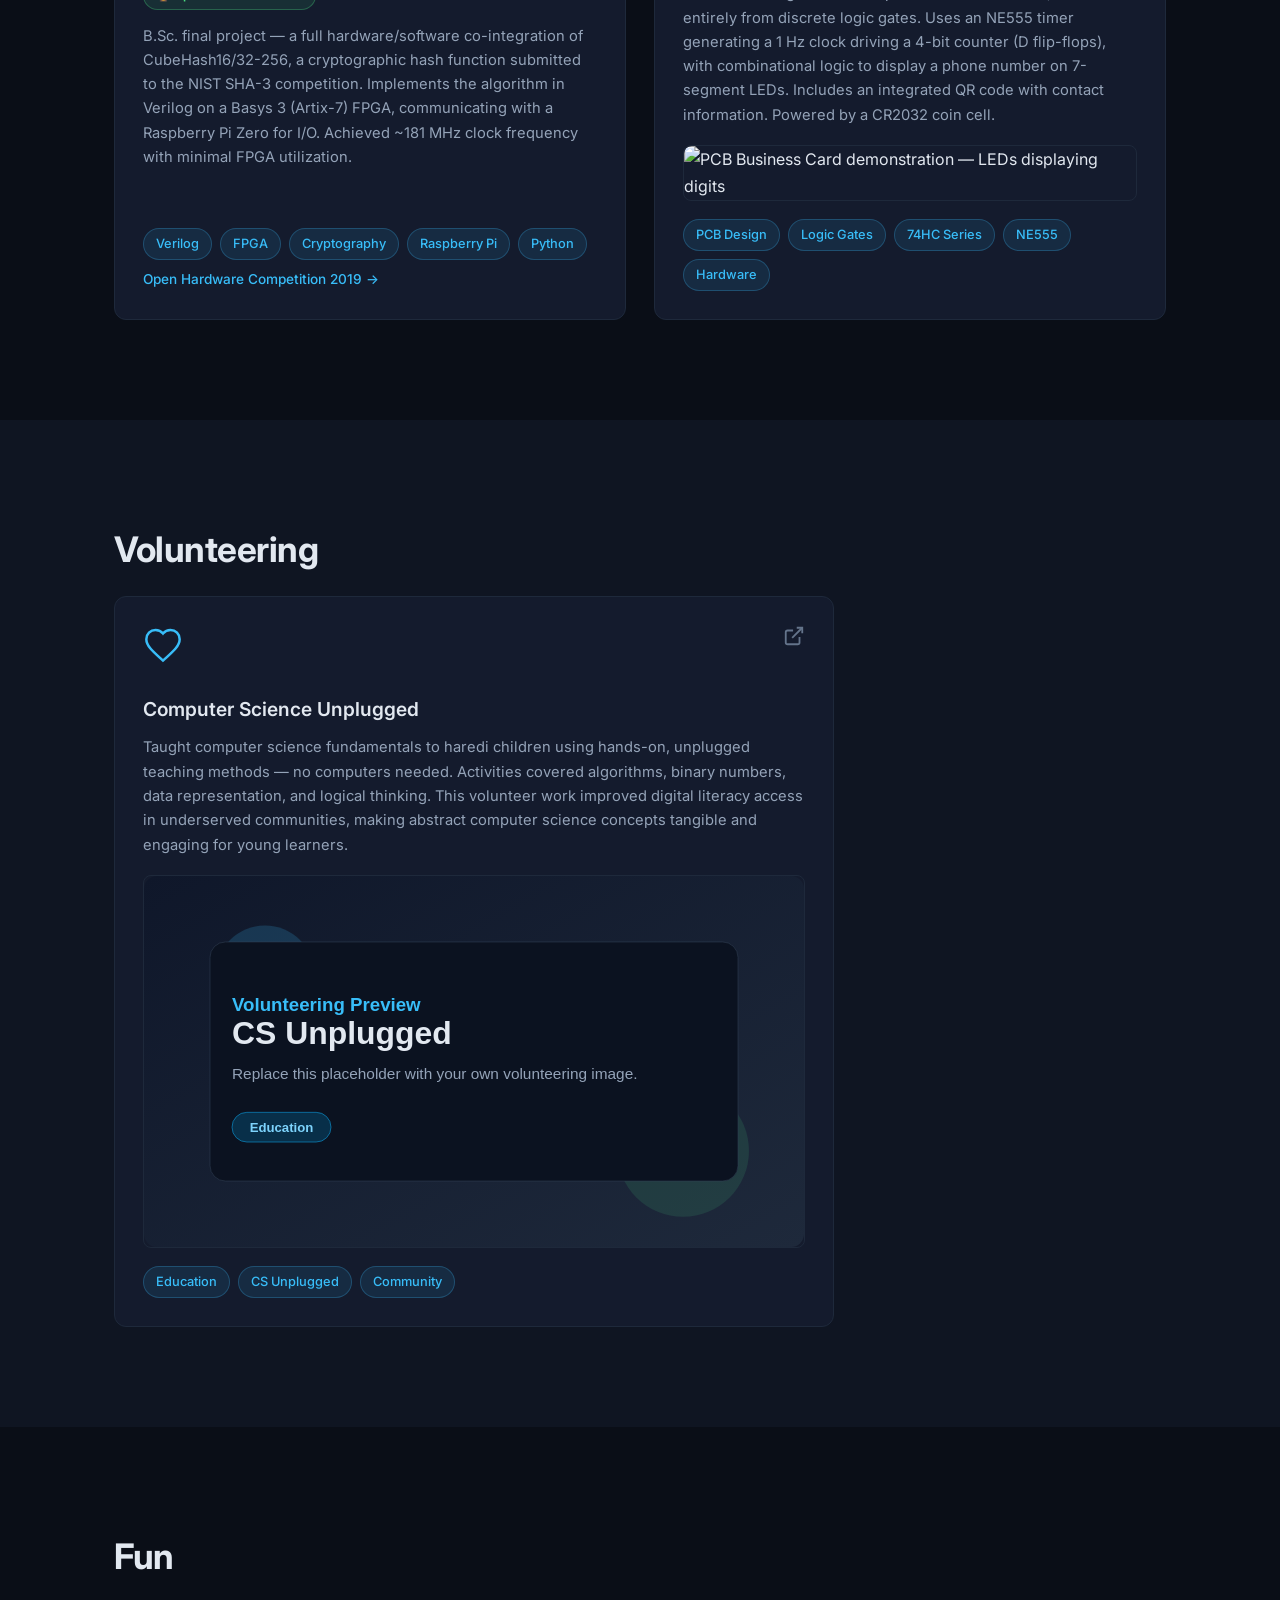
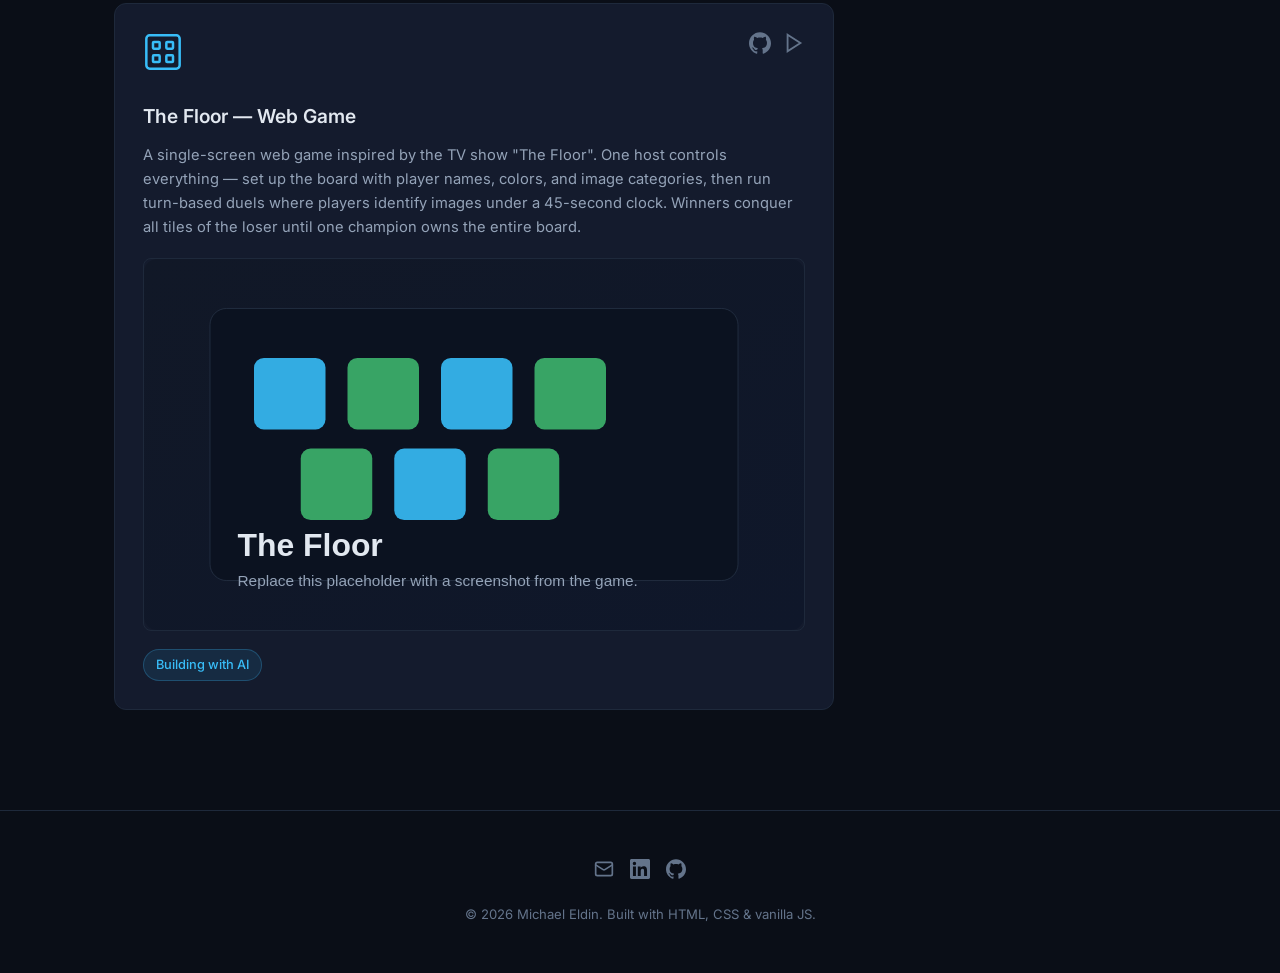
==== commit 7b673141: "Add homepage placeholder preview assets" ====
--- a/index.html
+++ b/index.html
@@ -265,7 +265,7 @@
             making abstract computer science concepts tangible and engaging for young learners.
           </p>
           <div class="card-img-container">
-            <img src="assets/volunteering-preview.jpg" 
+            <img src="assets/volunteering-preview.svg" 
                  alt="CS Unplugged volunteering session" 
                  class="card-img" loading="lazy">
           </div>
@@ -307,7 +307,7 @@
             Winners conquer all tiles of the loser until one champion owns the entire board.
           </p>
           <div class="card-img-container">
-            <img src="assets/the-floor-preview.jpg" 
+            <img src="assets/the-floor-preview.svg" 
                  alt="The Floor web game preview" 
                  class="card-img" loading="lazy">
           </div>
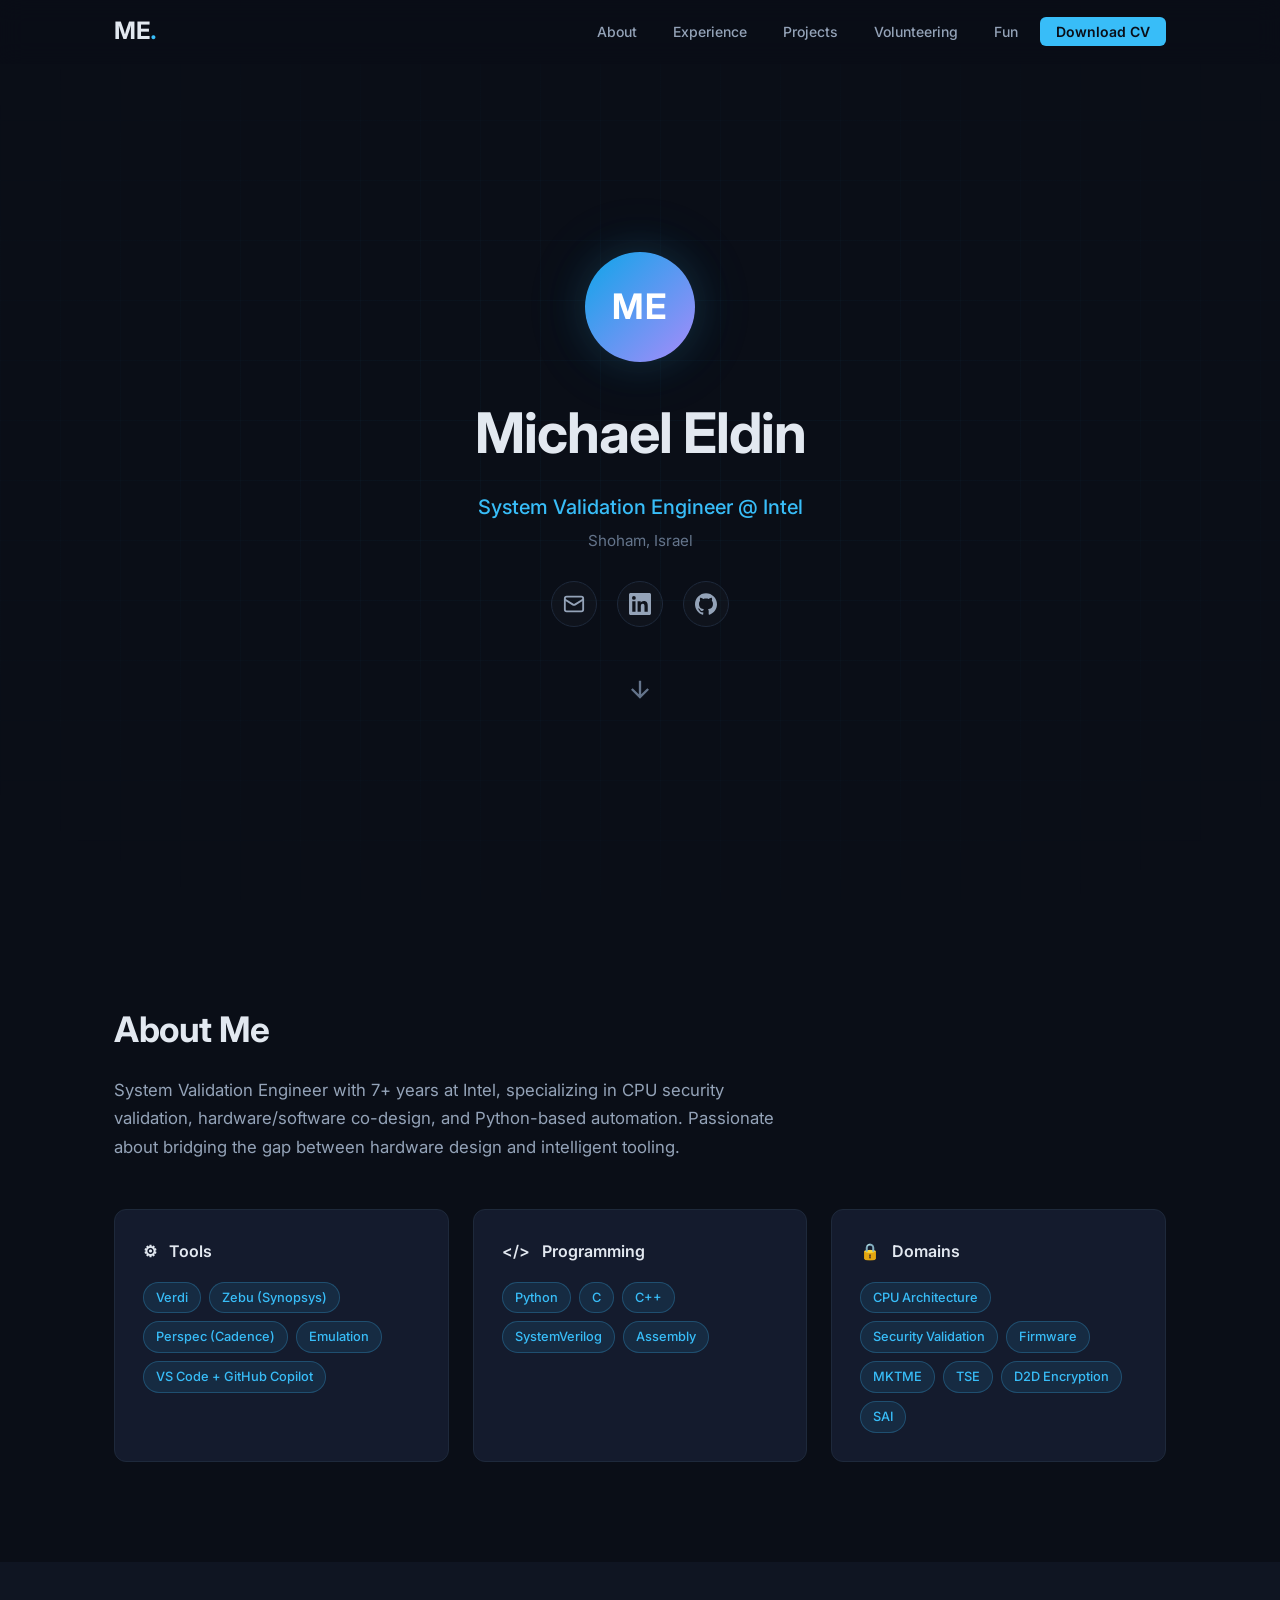
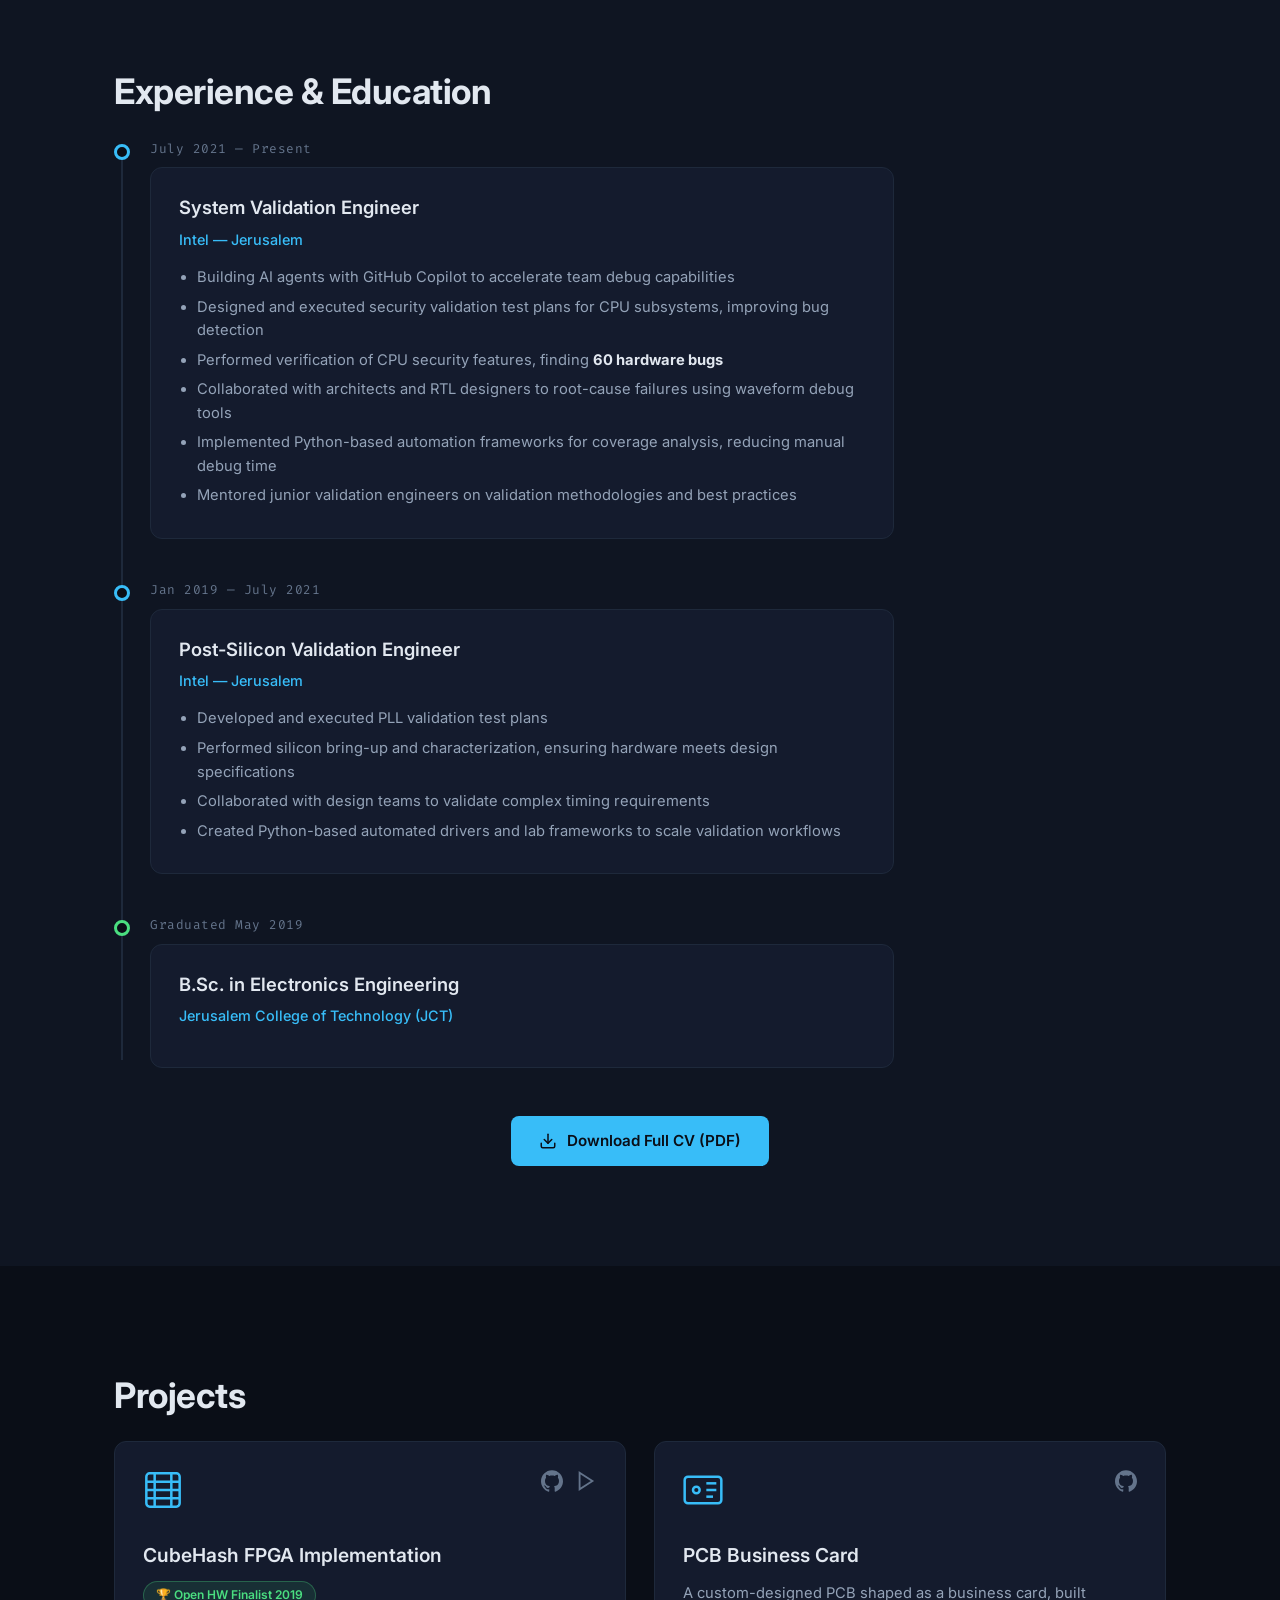
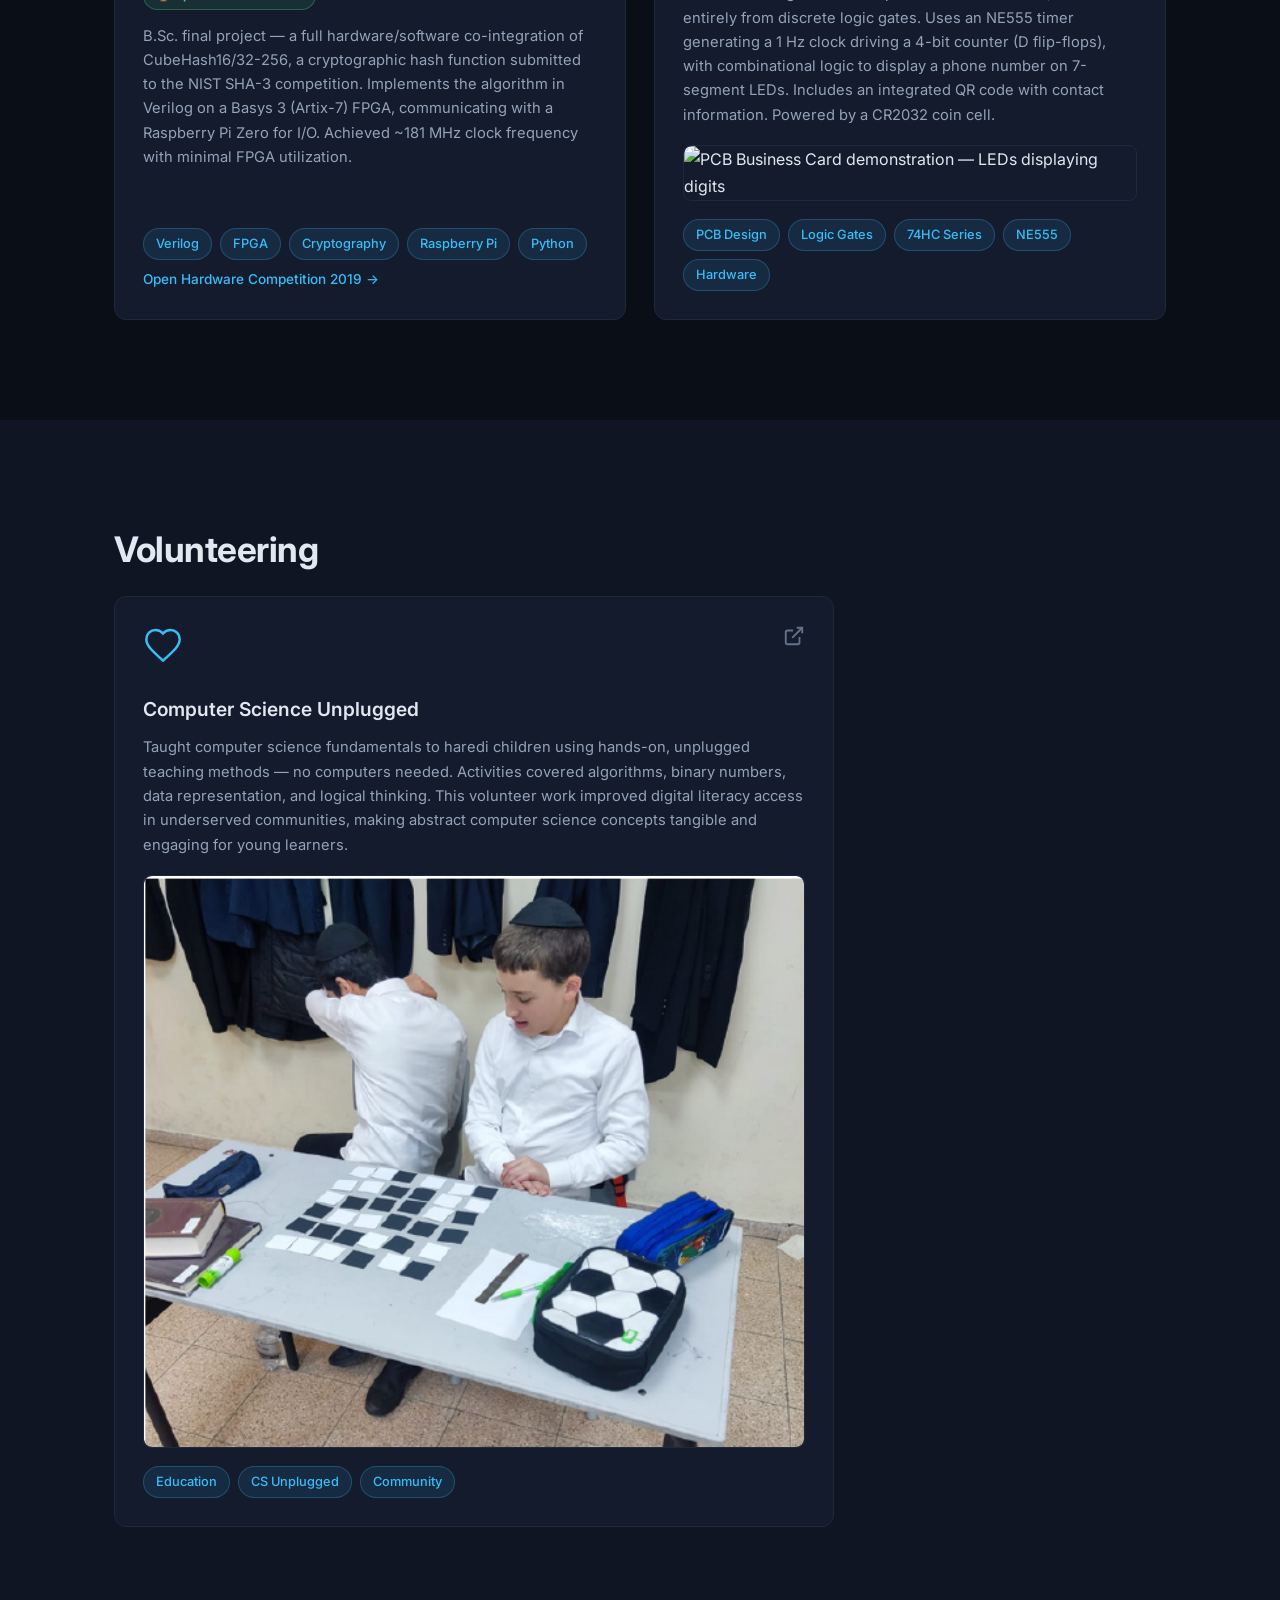
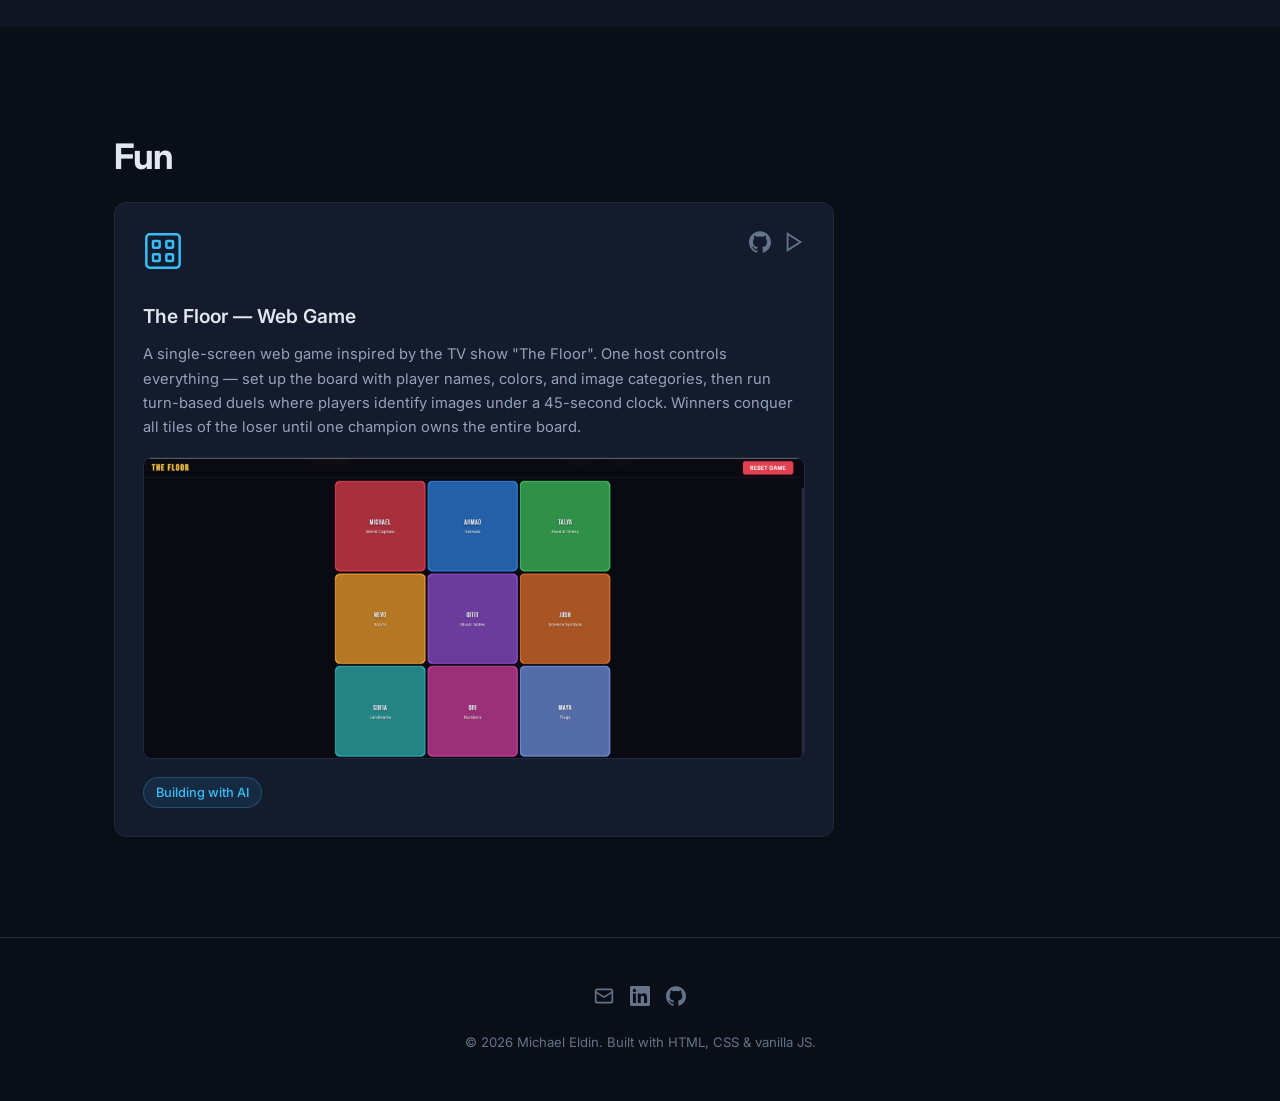
==== commit f457a100: "Update index.html" ====
--- a/index.html
+++ b/index.html
@@ -265,7 +265,7 @@
             making abstract computer science concepts tangible and engaging for young learners.
           </p>
           <div class="card-img-container">
-            <img src="assets/volunteering-preview.svg" 
+            <img src="assets/Screenshot 2026-03-15 134716.png" 
                  alt="CS Unplugged volunteering session" 
                  class="card-img" loading="lazy">
           </div>
@@ -307,7 +307,7 @@
             Winners conquer all tiles of the loser until one champion owns the entire board.
           </p>
           <div class="card-img-container">
-            <img src="assets/the-floor-preview.svg" 
+            <img src="assets/TheFloor.png" 
                  alt="The Floor web game preview" 
                  class="card-img" loading="lazy">
           </div>
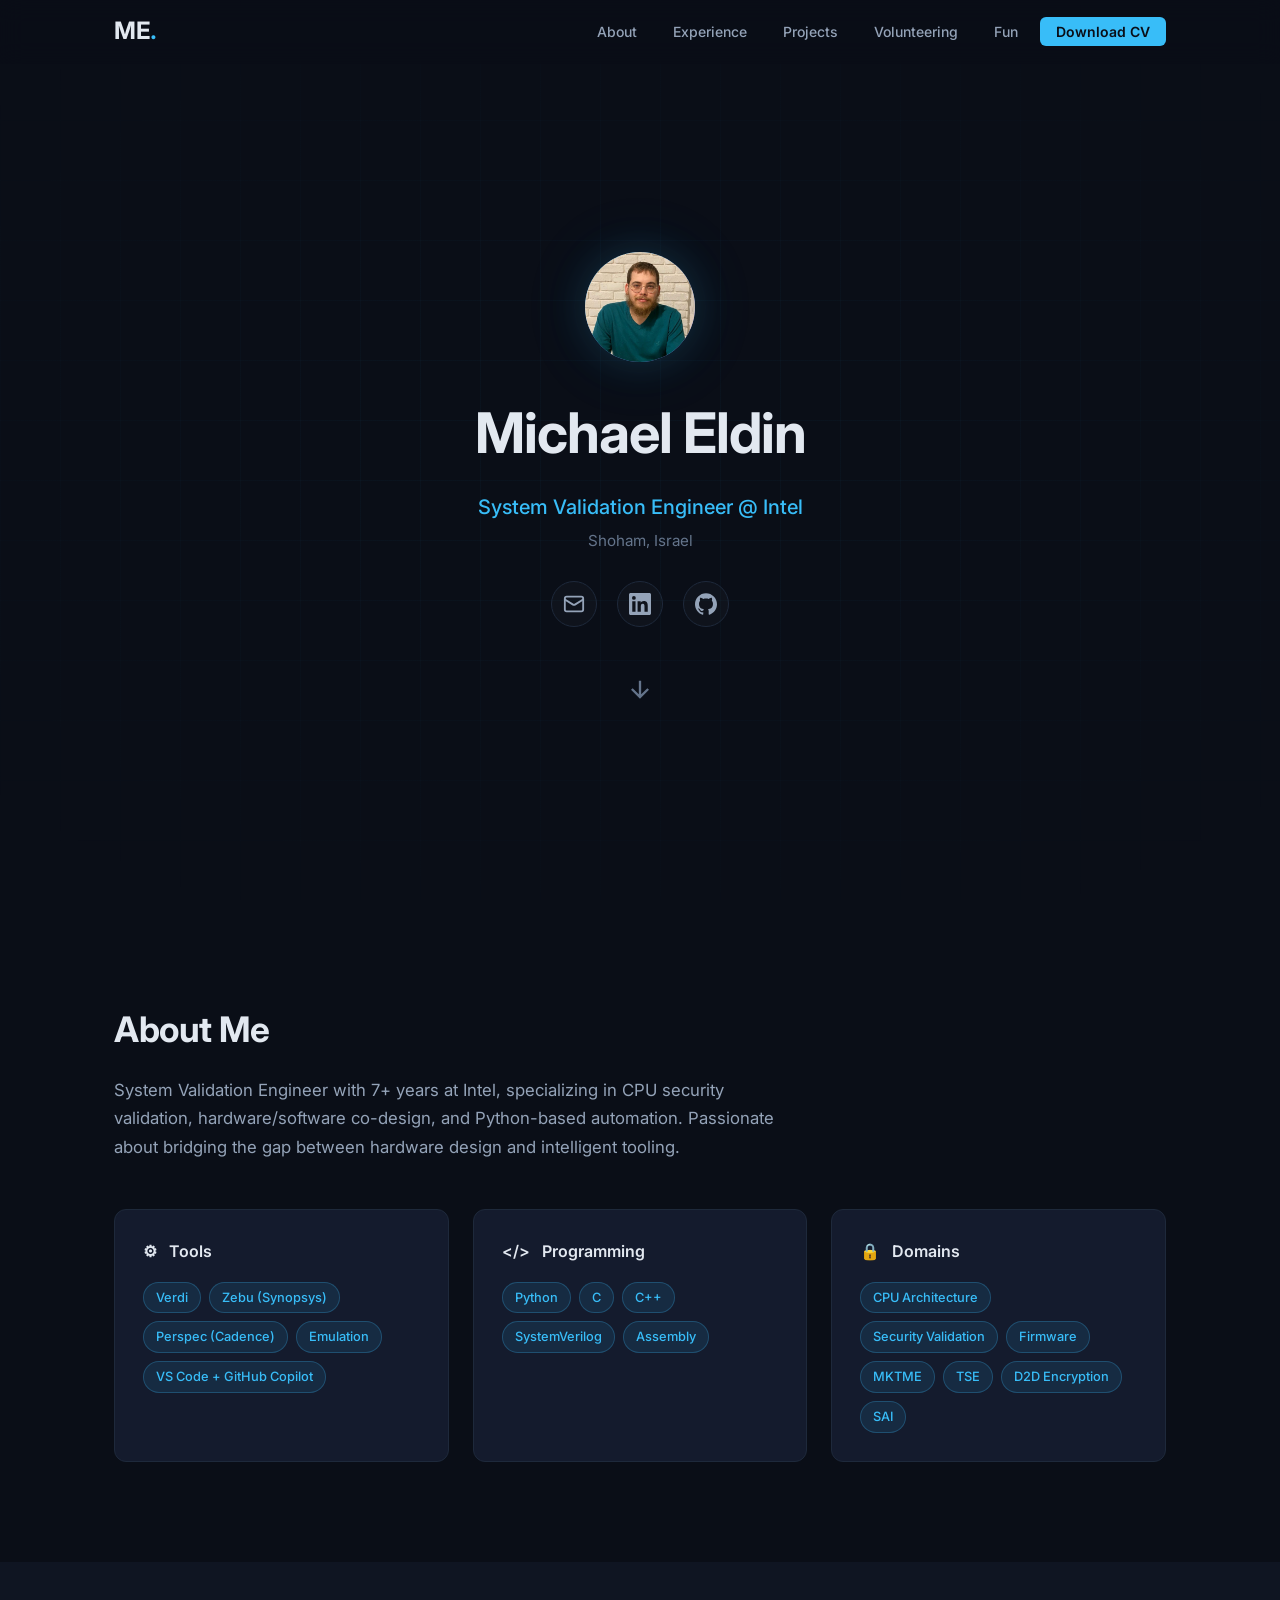
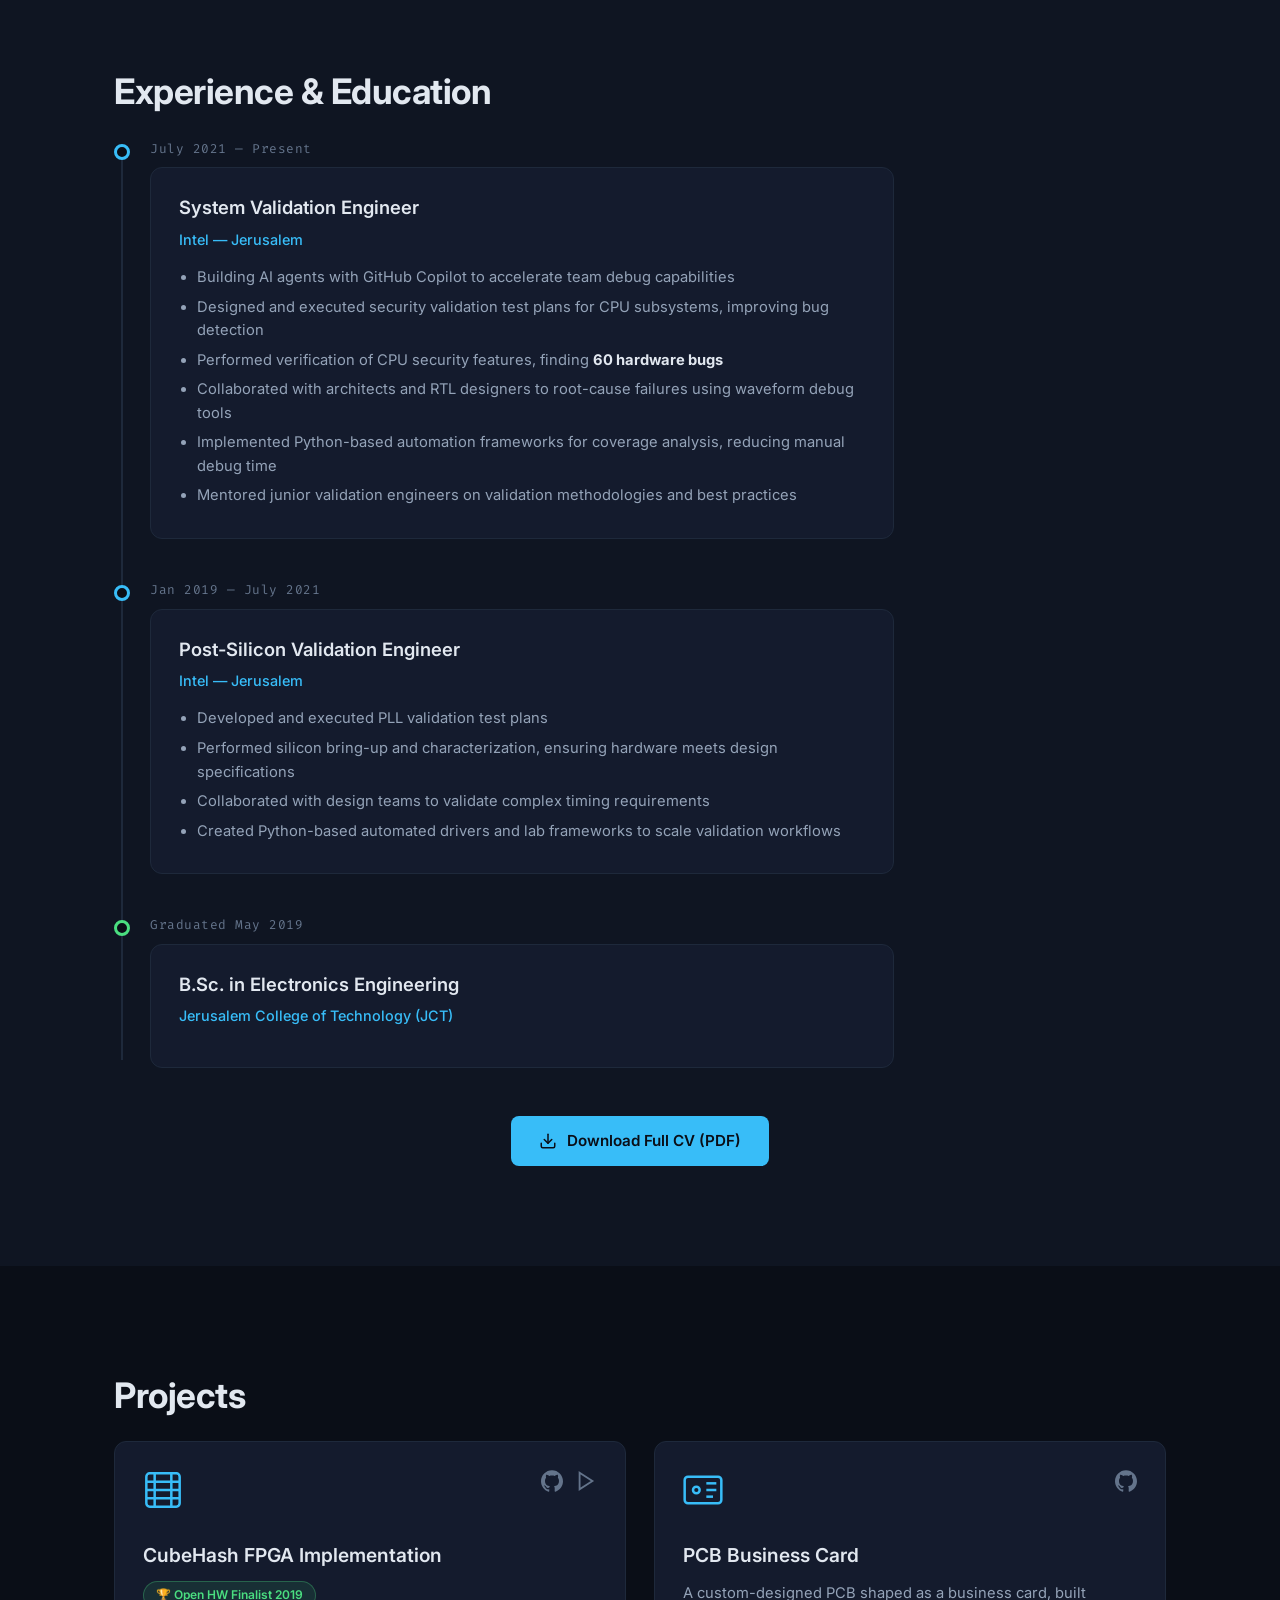
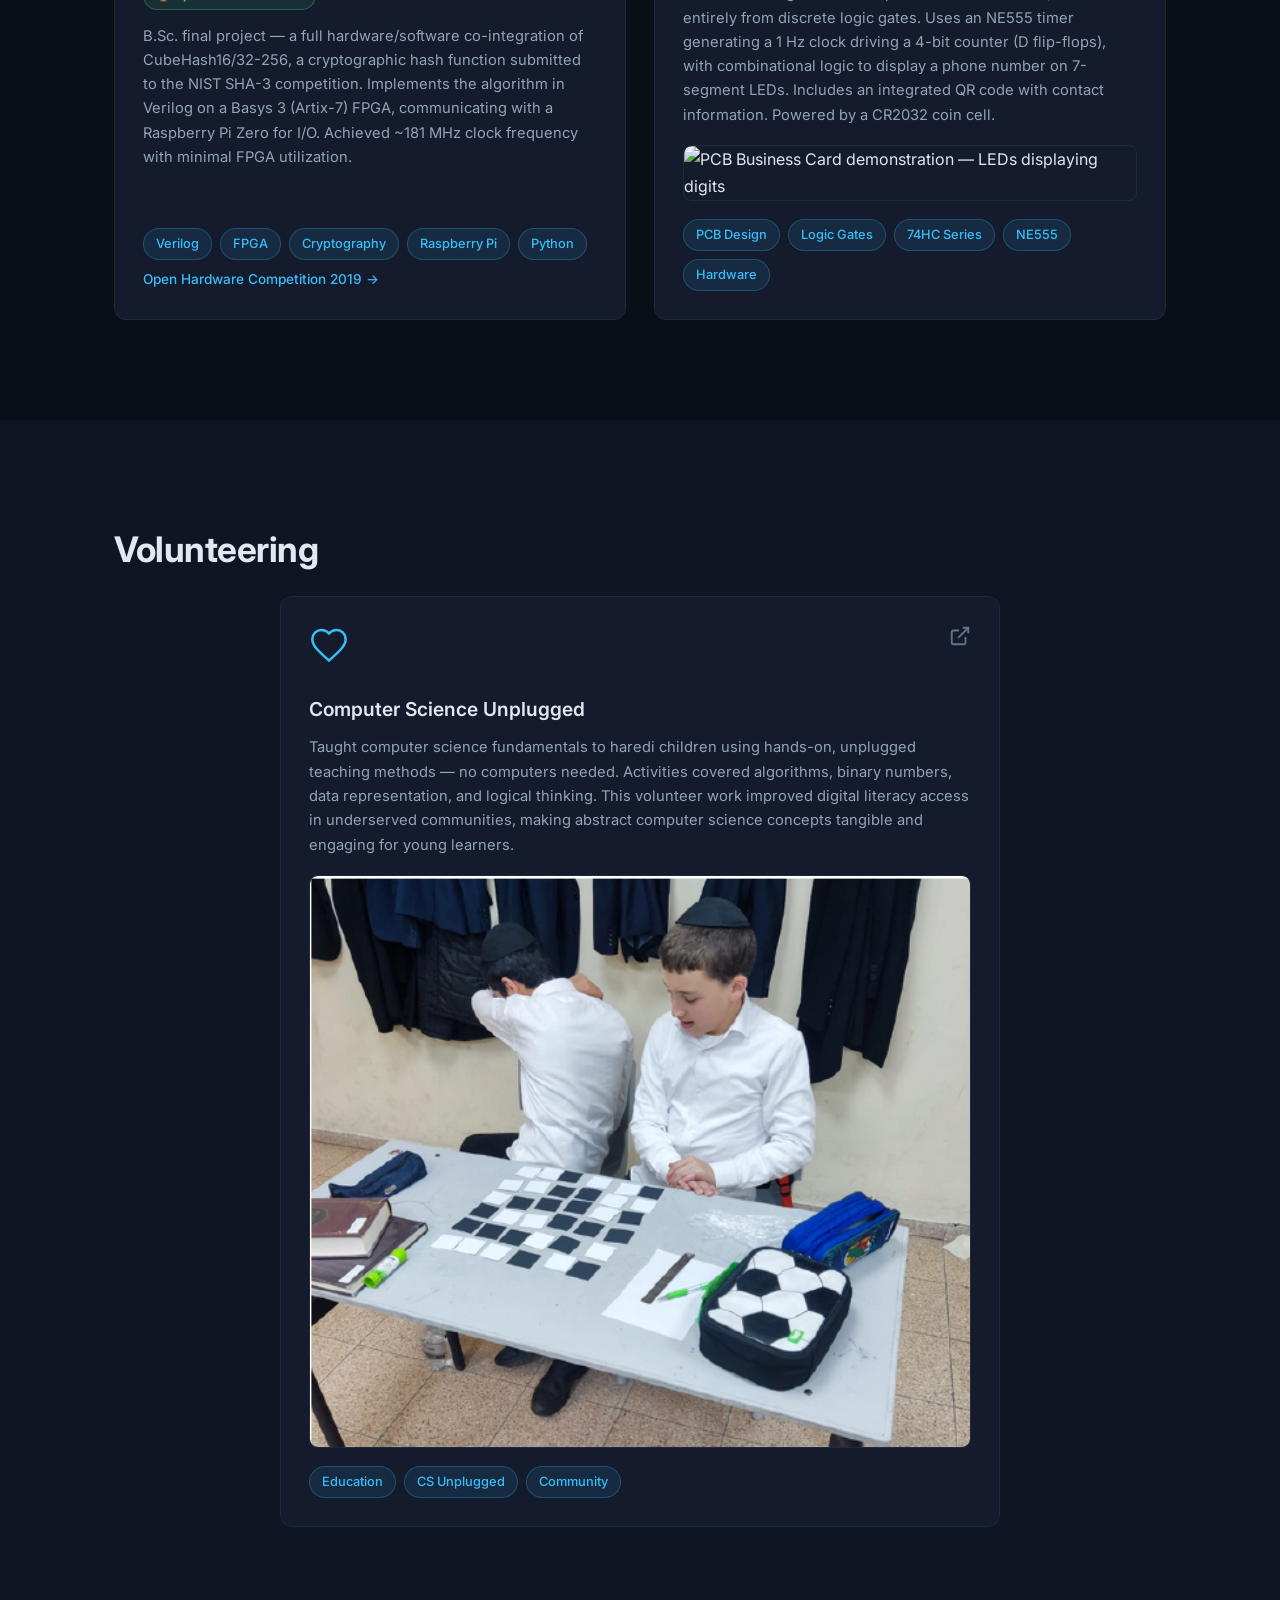
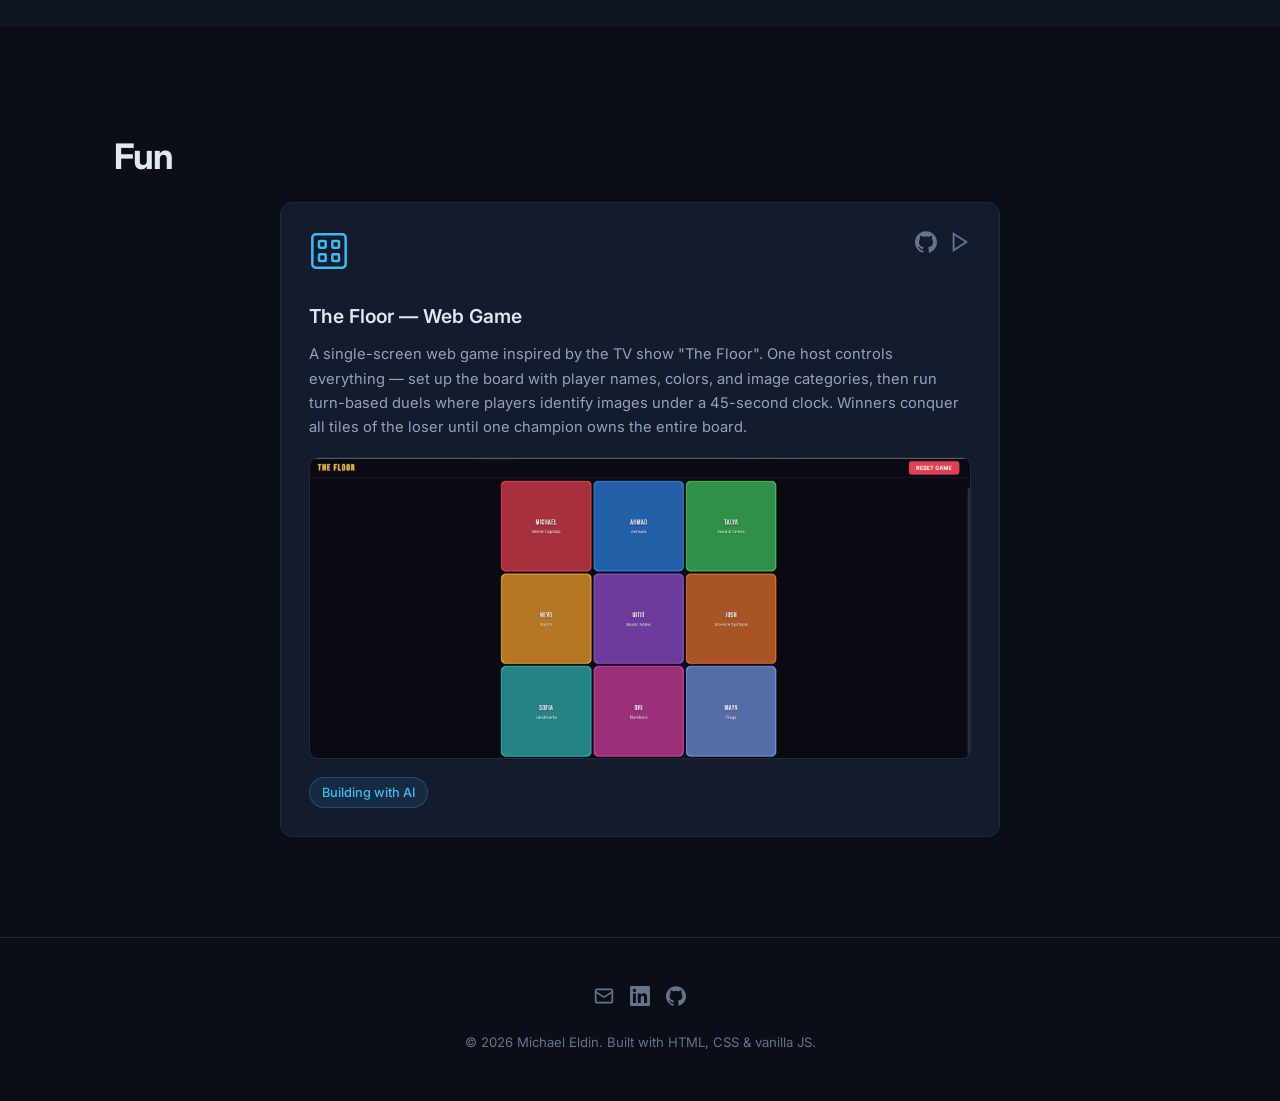
==== commit 417089ba: "Update portfolio previews and hero avatar" ====
--- a/index.html
+++ b/index.html
@@ -24,7 +24,7 @@
         <li><a href="#fun">Fun</a></li>
         <li><a href="assets/Michael_Eldin_CV.pdf" class="nav-cv-btn" target="_blank" rel="noopener">Download CV</a></li>
       </ul>
-      <button class="hamburger" id="hamburger" aria-label="Toggle navigation menu">
+      <button class="hamburger" id="hamburger" aria-label="Toggle navigation menu" aria-expanded="false" aria-controls="nav-links">
         <span></span><span></span><span></span>
       </button>
     </div>
@@ -34,7 +34,9 @@
   <header class="hero" id="hero">
     <div class="hero-bg-grid"></div>
     <div class="hero-content reveal">
-      <div class="avatar" aria-label="Michael Eldin initials">ME</div>
+      <div class="avatar">
+        <img src="assets/Avatar.jpg" alt="Michael Eldin profile photo" class="avatar-img" loading="eager" decoding="async">
+      </div>
       <h1>Michael Eldin</h1>
       <p class="hero-title">System Validation Engineer @ Intel</p>
       <p class="hero-location">Shoham, Israel</p>
@@ -265,7 +267,7 @@
             making abstract computer science concepts tangible and engaging for young learners.
           </p>
           <div class="card-img-container">
-            <img src="assets/Screenshot 2026-03-15 134716.png" 
+            <img src="assets/volunteering-preview.png" 
                  alt="CS Unplugged volunteering session" 
                  class="card-img" loading="lazy">
           </div>
@@ -307,7 +309,7 @@
             Winners conquer all tiles of the loser until one champion owns the entire board.
           </p>
           <div class="card-img-container">
-            <img src="assets/TheFloor.png" 
+            <img src="assets/TheFloor_preview.png" 
                  alt="The Floor web game preview" 
                  class="card-img" loading="lazy">
           </div>
--- a/css/styles.css
+++ b/css/styles.css
@@ -51,6 +51,12 @@
 a { color: var(--accent); text-decoration: none; transition: color var(--transition); }
 a:hover { color: #7dd3fc; }
 
+a:focus-visible,
+button:focus-visible {
+  outline: 2px solid var(--accent);
+  outline-offset: 3px;
+}
+
 img { max-width: 100%; height: auto; display: block; }
 ul { list-style: none; }
 
@@ -205,6 +211,13 @@
   margin: 0 auto 24px;
   box-shadow: 0 0 40px var(--accent-glow), 0 0 80px rgba(56, 189, 248, 0.08);
   letter-spacing: 2px;
+  overflow: hidden;
+}
+
+.avatar-img {
+  width: 100%;
+  height: 100%;
+  object-fit: cover;
 }
 
 .hero h1 {
@@ -466,6 +479,7 @@
 }
 .card-grid-single {
   max-width: 720px;
+  margin: 0 auto;
 }
 
 .card {
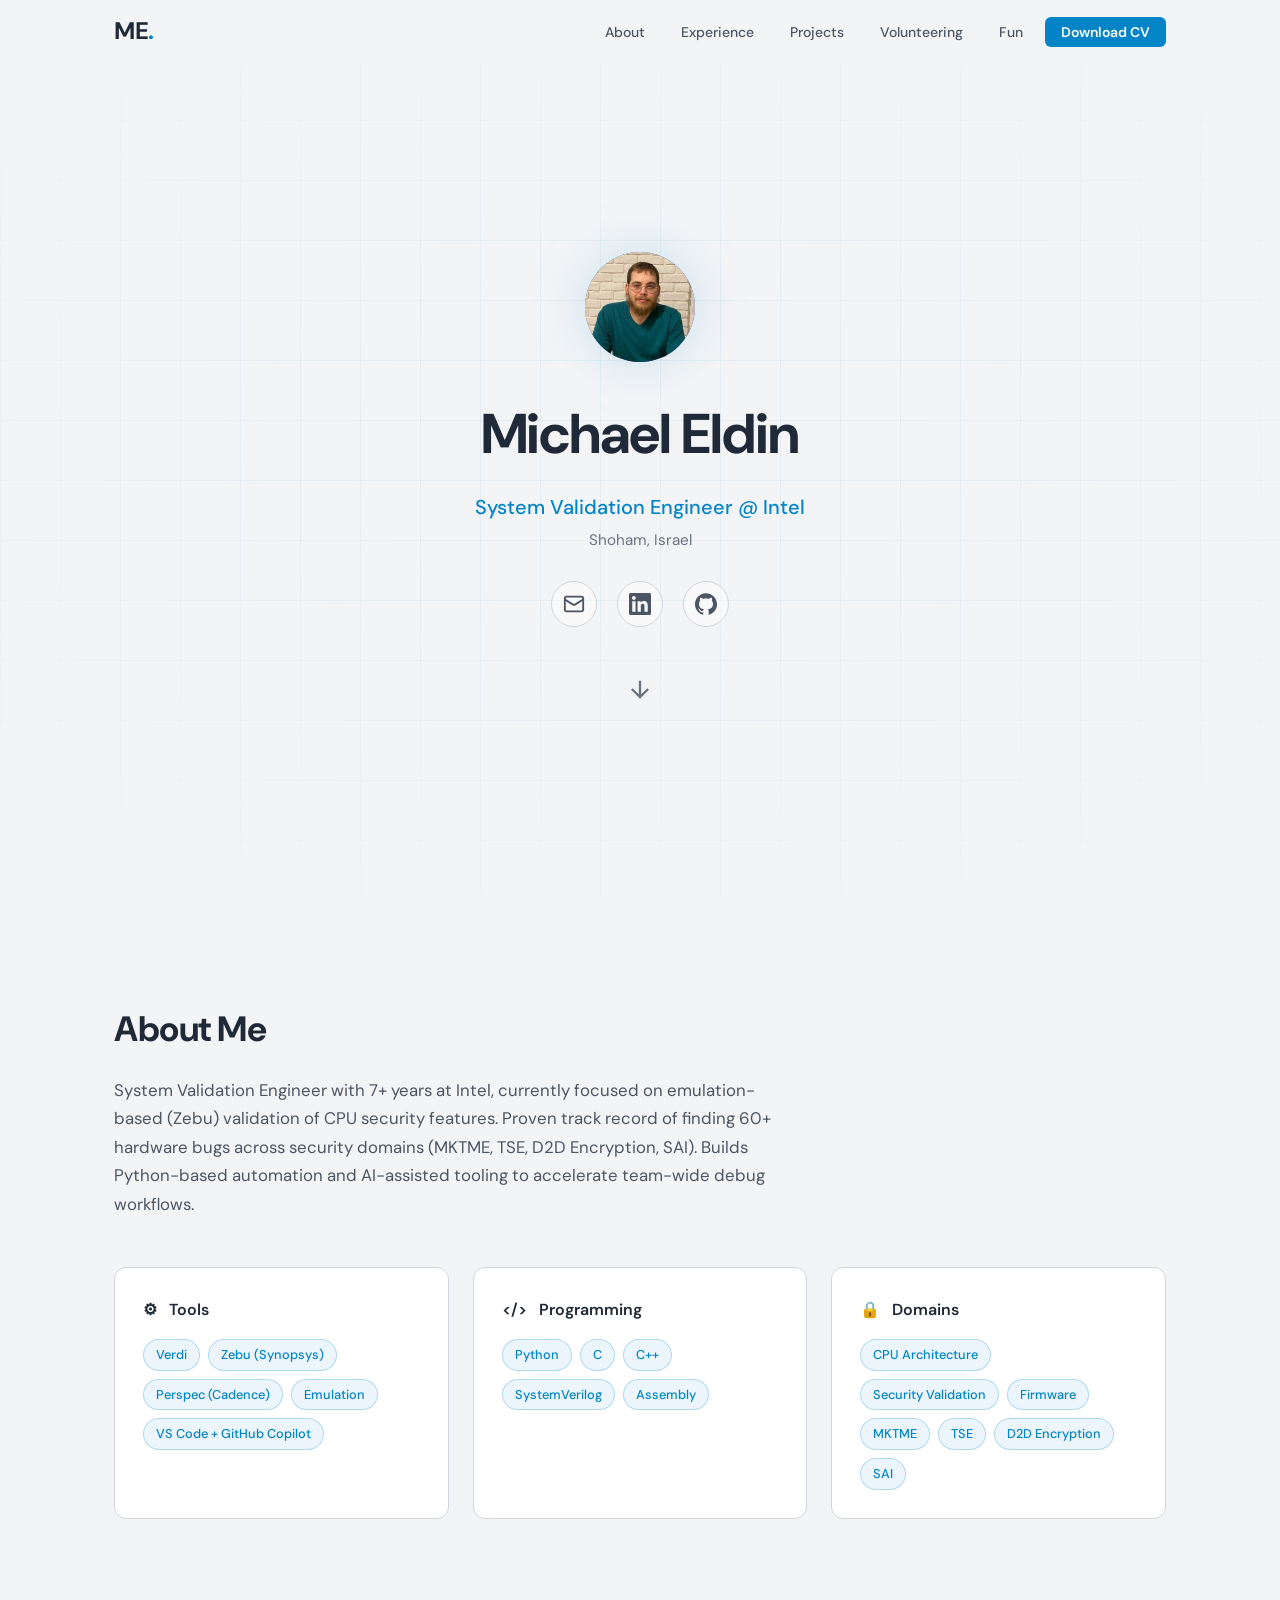
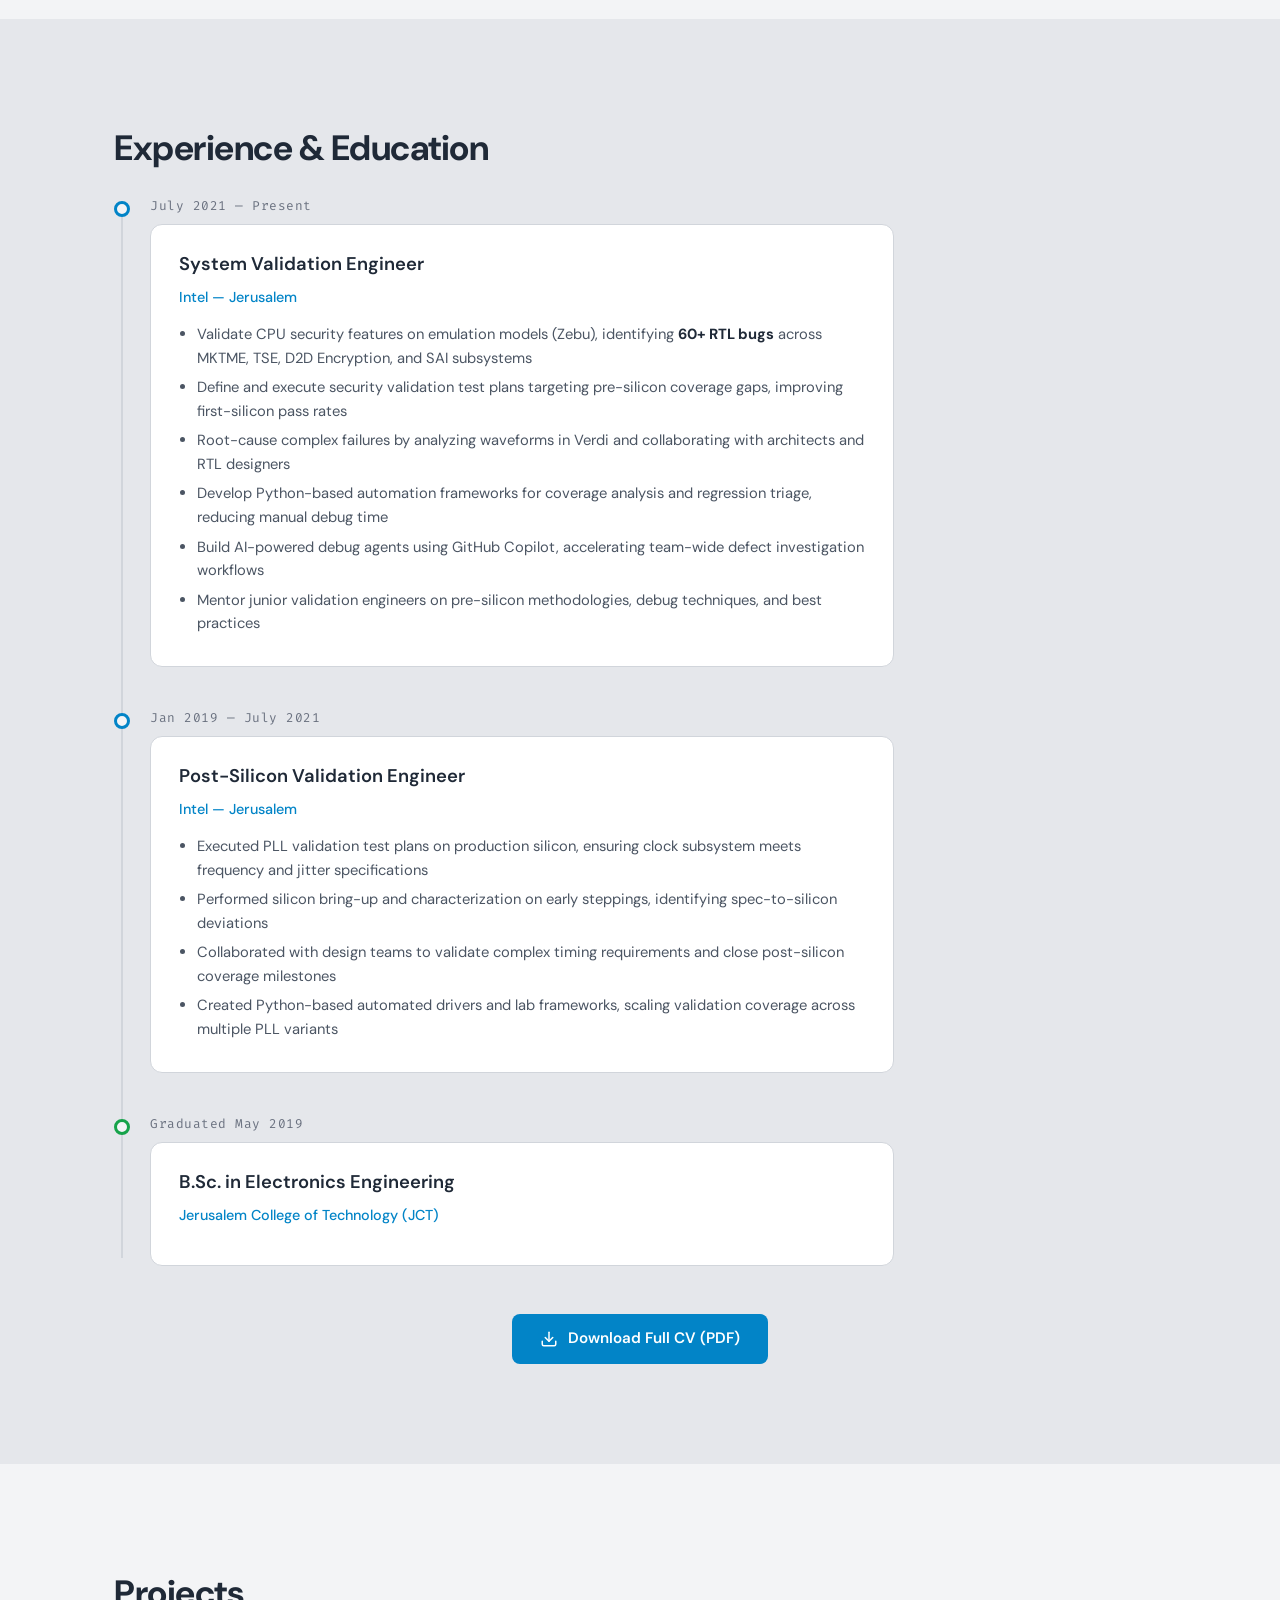
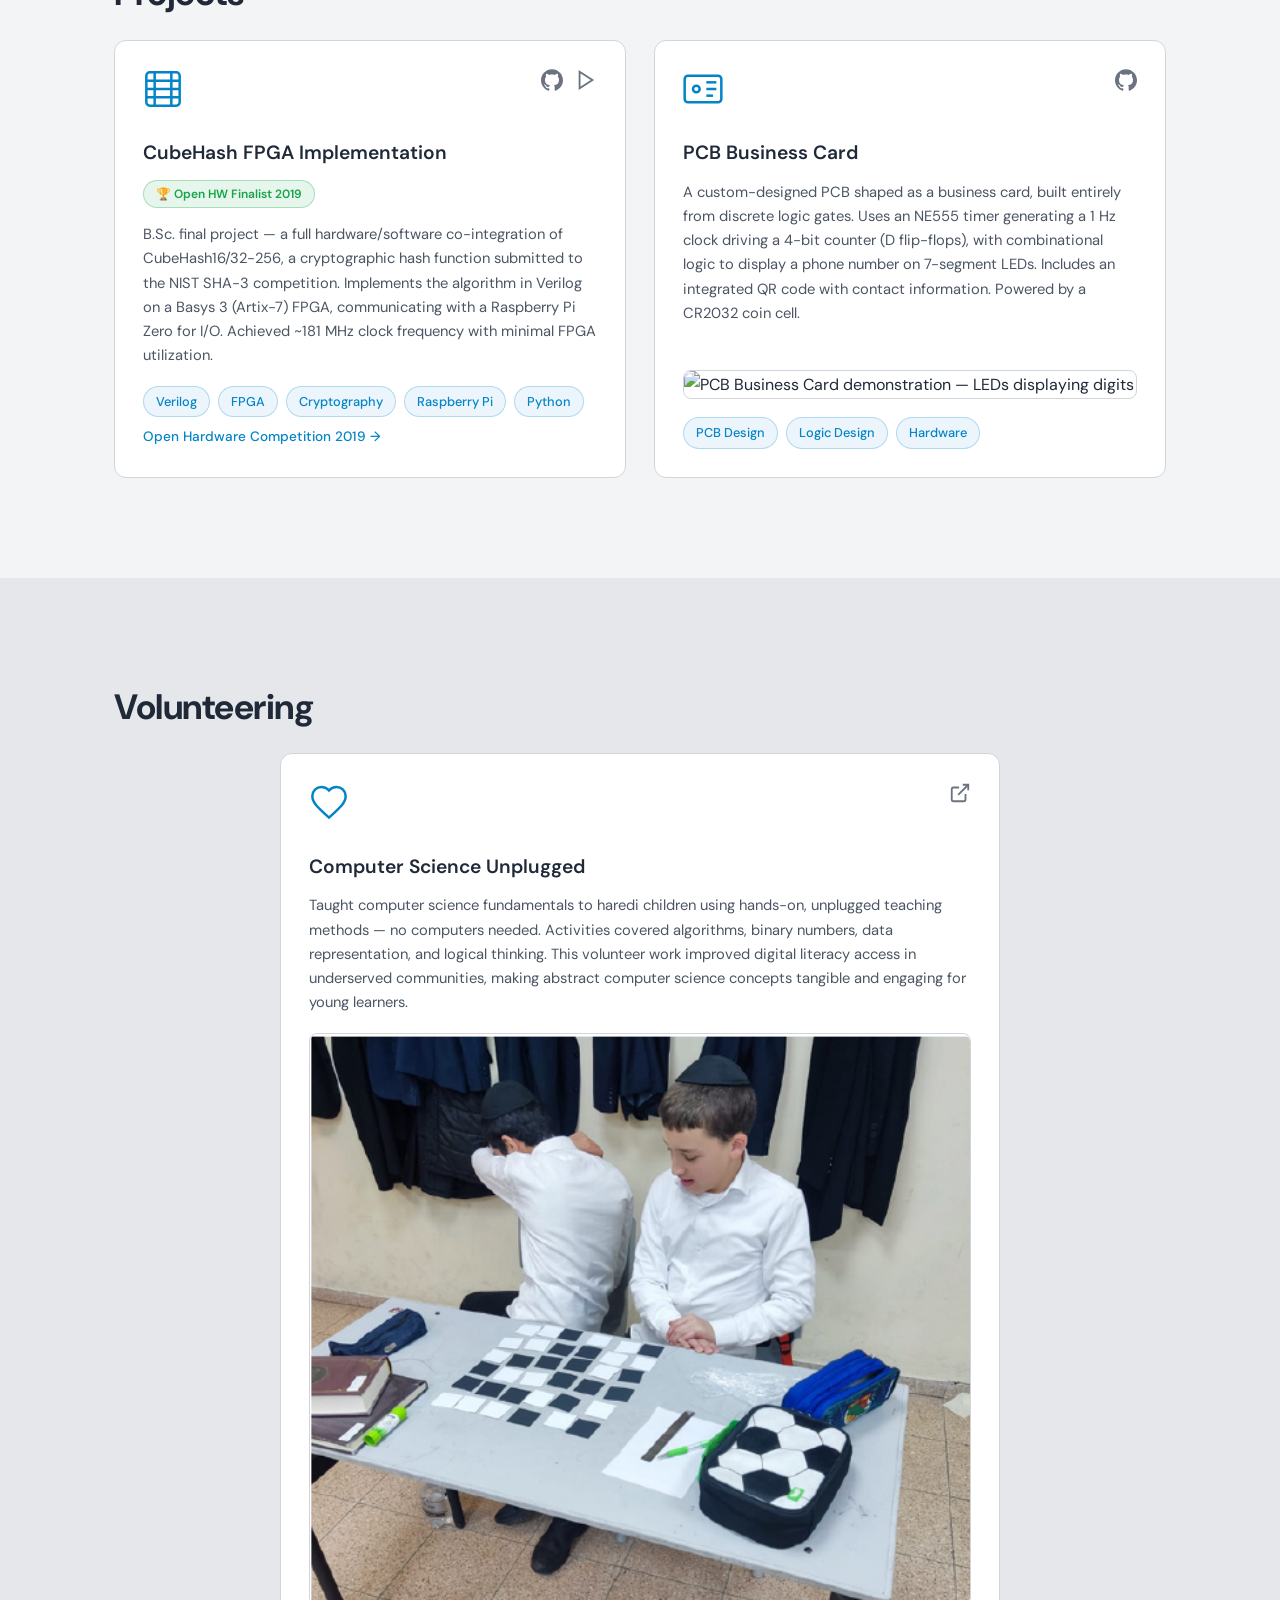
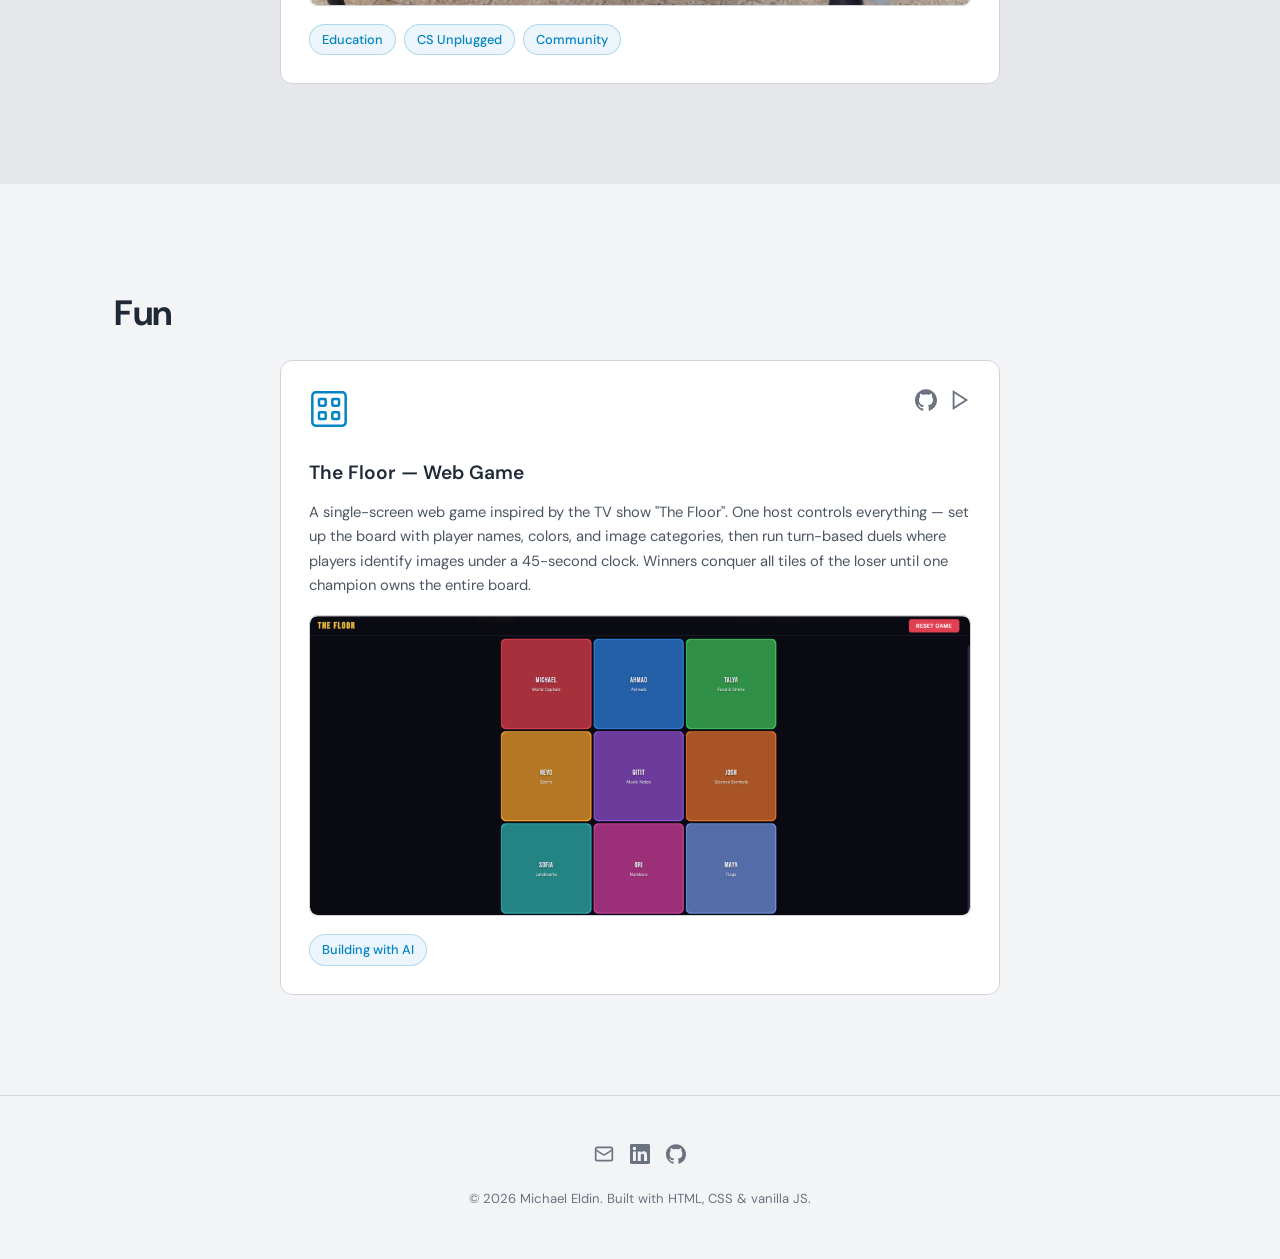
==== commit a3f642d3: "Update portfolio: new title, light theme, DM Sans font, improved CV content" ====
--- a/index.html
+++ b/index.html
@@ -8,7 +8,7 @@
   <link rel="stylesheet" href="css/styles.css">
   <link rel="preconnect" href="https://fonts.googleapis.com">
   <link rel="preconnect" href="https://fonts.gstatic.com" crossorigin>
-  <link href="https://fonts.googleapis.com/css2?family=Inter:wght@300;400;500;600;700&family=Fira+Code:wght@400;500&display=swap" rel="stylesheet">
+  <link href="https://fonts.googleapis.com/css2?family=DM+Sans:wght@300;400;500;600;700&family=Fira+Code:wght@400;500&display=swap" rel="stylesheet">
 </head>
 <body>
 
@@ -62,9 +62,10 @@
     <div class="container">
       <h2 class="section-title reveal">About Me</h2>
       <p class="section-intro reveal">
-        System Validation Engineer with 7+ years at Intel, specializing in CPU security validation, 
-        hardware/software co-design, and Python-based automation. Passionate about bridging the gap 
-        between hardware design and intelligent tooling.
+        System Validation Engineer with 7+ years at Intel, currently focused on 
+        emulation-based (Zebu) validation of CPU security features. Proven track record of finding 
+        60+ hardware bugs across security domains (MKTME, TSE, D2D Encryption, SAI). Builds 
+        Python-based automation and AI-assisted tooling to accelerate team-wide debug workflows.
       </p>
 
       <div class="skills-grid reveal">
@@ -118,12 +119,12 @@
             <h3>System Validation Engineer</h3>
             <p class="timeline-company">Intel — Jerusalem</p>
             <ul>
-              <li>Building AI agents with GitHub Copilot to accelerate team debug capabilities</li>
-              <li>Designed and executed security validation test plans for CPU subsystems, improving bug detection</li>
-              <li>Performed verification of CPU security features, finding <strong>60 hardware bugs</strong></li>
-              <li>Collaborated with architects and RTL designers to root-cause failures using waveform debug tools</li>
-              <li>Implemented Python-based automation frameworks for coverage analysis, reducing manual debug time</li>
-              <li>Mentored junior validation engineers on validation methodologies and best practices</li>
+              <li>Validate CPU security features on emulation models (Zebu), identifying <strong>60+ RTL bugs</strong> across MKTME, TSE, D2D Encryption, and SAI subsystems</li>
+              <li>Define and execute security validation test plans targeting pre-silicon coverage gaps, improving first-silicon pass rates</li>
+              <li>Root-cause complex failures by analyzing waveforms in Verdi and collaborating with architects and RTL designers</li>
+              <li>Develop Python-based automation frameworks for coverage analysis and regression triage, reducing manual debug time</li>
+              <li>Build AI-powered debug agents using GitHub Copilot, accelerating team-wide defect investigation workflows</li>
+              <li>Mentor junior validation engineers on pre-silicon methodologies, debug techniques, and best practices</li>
             </ul>
           </div>
         </div>
@@ -136,10 +137,10 @@
             <h3>Post-Silicon Validation Engineer</h3>
             <p class="timeline-company">Intel — Jerusalem</p>
             <ul>
-              <li>Developed and executed PLL validation test plans</li>
-              <li>Performed silicon bring-up and characterization, ensuring hardware meets design specifications</li>
-              <li>Collaborated with design teams to validate complex timing requirements</li>
-              <li>Created Python-based automated drivers and lab frameworks to scale validation workflows</li>
+              <li>Executed PLL validation test plans on production silicon, ensuring clock subsystem meets frequency and jitter specifications</li>
+              <li>Performed silicon bring-up and characterization on early steppings, identifying spec-to-silicon deviations</li>
+              <li>Collaborated with design teams to validate complex timing requirements and close post-silicon coverage milestones</li>
+              <li>Created Python-based automated drivers and lab frameworks, scaling validation coverage across multiple PLL variants</li>
             </ul>
           </div>
         </div>
@@ -232,9 +233,7 @@
           </div>
           <div class="tags">
             <span class="tag">PCB Design</span>
-            <span class="tag">Logic Gates</span>
-            <span class="tag">74HC Series</span>
-            <span class="tag">NE555</span>
+            <span class="tag">Logic Design</span>
             <span class="tag">Hardware</span>
           </div>
         </article>
--- a/css/styles.css
+++ b/css/styles.css
@@ -5,23 +5,23 @@
 
 /* ── CSS Custom Properties ── */
 :root {
-  --bg-primary:   #0a0e17;
-  --bg-secondary: #0f1522;
-  --bg-card:      #141b2d;
-  --bg-card-hover:#1a2340;
-  --border:       #1e293b;
-  --text-primary: #e2e8f0;
-  --text-secondary:#94a3b8;
-  --text-muted:   #64748b;
-  --accent:       #38bdf8;
-  --accent-dim:   #0ea5e9;
-  --accent-glow:  rgba(56, 189, 248, 0.15);
-  --green:        #4ade80;
-  --purple:       #a78bfa;
-  --orange:       #fb923c;
-  --tag-bg:       rgba(56, 189, 248, 0.1);
-  --tag-border:   rgba(56, 189, 248, 0.25);
-  --font-sans:    'Inter', -apple-system, BlinkMacSystemFont, 'Segoe UI', sans-serif;
+  --bg-primary:   #f3f4f6;
+  --bg-secondary: #e5e7eb;
+  --bg-card:      #ffffff;
+  --bg-card-hover:#f9fafb;
+  --border:       #d1d5db;
+  --text-primary: #1f2937;
+  --text-secondary:#4b5563;
+  --text-muted:   #6b7280;
+  --accent:       #0284c7;
+  --accent-dim:   #0369a1;
+  --accent-glow:  rgba(2, 132, 199, 0.12);
+  --green:        #16a34a;
+  --purple:       #7c3aed;
+  --orange:       #ea580c;
+  --tag-bg:       rgba(2, 132, 199, 0.08);
+  --tag-border:   rgba(2, 132, 199, 0.25);
+  --font-sans:    'DM Sans', -apple-system, BlinkMacSystemFont, 'Segoe UI', sans-serif;
   --font-mono:    'Fira Code', 'Cascadia Code', monospace;
   --nav-height:   64px;
   --max-width:    1100px;
@@ -49,7 +49,7 @@
 }
 
 a { color: var(--accent); text-decoration: none; transition: color var(--transition); }
-a:hover { color: #7dd3fc; }
+a:hover { color: #0369a1; }
 
 a:focus-visible,
 button:focus-visible {
@@ -60,7 +60,7 @@
 img { max-width: 100%; height: auto; display: block; }
 ul { list-style: none; }
 
-::selection { background: var(--accent); color: var(--bg-primary); }
+::selection { background: var(--accent); color: #ffffff; }
 
 /* ── Utility ── */
 .container { max-width: var(--max-width); margin: 0 auto; padding: 0 24px; }
@@ -84,7 +84,7 @@
   position: fixed;
   top: 0; left: 0; right: 0;
   height: var(--nav-height);
-  background: rgba(10, 14, 23, 0.85);
+  background: rgba(243, 244, 246, 0.85);
   backdrop-filter: blur(12px);
   -webkit-backdrop-filter: blur(12px);
   border-bottom: 1px solid transparent;
@@ -93,7 +93,7 @@
 }
 .navbar.scrolled {
   border-bottom-color: var(--border);
-  background: rgba(10, 14, 23, 0.95);
+  background: rgba(243, 244, 246, 0.95);
 }
 
 .nav-container {
@@ -131,18 +131,18 @@
 .nav-links a:hover,
 .nav-links a.active {
   color: var(--text-primary);
-  background: rgba(255,255,255,0.05);
+  background: rgba(0,0,0,0.05);
 }
 .nav-cv-btn {
   background: var(--accent) !important;
-  color: var(--bg-primary) !important;
+  color: #ffffff !important;
   font-weight: 600 !important;
   border-radius: 6px;
   padding: 6px 16px !important;
 }
 .nav-cv-btn:hover {
-  background: #7dd3fc !important;
-  color: var(--bg-primary) !important;
+  background: #0369a1 !important;
+  color: #ffffff !important;
 }
 
 /* Hamburger */
@@ -184,8 +184,8 @@
   position: absolute;
   inset: 0;
   background-image:
-    linear-gradient(rgba(56, 189, 248, 0.03) 1px, transparent 1px),
-    linear-gradient(90deg, rgba(56, 189, 248, 0.03) 1px, transparent 1px);
+    linear-gradient(rgba(2, 132, 199, 0.06) 1px, transparent 1px),
+    linear-gradient(90deg, rgba(2, 132, 199, 0.06) 1px, transparent 1px);
   background-size: 60px 60px;
   mask-image: radial-gradient(ellipse 70% 60% at 50% 50%, black 30%, transparent 100%);
   -webkit-mask-image: radial-gradient(ellipse 70% 60% at 50% 50%, black 30%, transparent 100%);
@@ -255,7 +255,7 @@
   border-radius: 50%;
   border: 1px solid var(--border);
   color: var(--text-secondary);
-  background: rgba(255,255,255,0.02);
+  background: rgba(255,255,255,0.5);
   transition: all var(--transition);
 }
 .hero-icons a:hover {
@@ -325,8 +325,8 @@
   transition: border-color var(--transition), box-shadow var(--transition);
 }
 .skill-category:hover {
-  border-color: rgba(56,189,248,0.3);
-  box-shadow: 0 4px 24px rgba(56,189,248,0.06);
+  border-color: rgba(2,132,199,0.3);
+  box-shadow: 0 4px 24px rgba(2,132,199,0.08);
 }
 
 .skill-category h3 {
@@ -411,7 +411,7 @@
   transition: border-color var(--transition);
 }
 .timeline-card:hover {
-  border-color: rgba(56,189,248,0.25);
+  border-color: rgba(2,132,199,0.25);
 }
 
 .timeline-card h3 {
@@ -459,11 +459,11 @@
 }
 .btn-primary {
   background: var(--accent);
-  color: var(--bg-primary);
+  color: #ffffff;
 }
 .btn-primary:hover {
-  background: #7dd3fc;
-  color: var(--bg-primary);
+  background: #0369a1;
+  color: #ffffff;
   transform: translateY(-2px);
   box-shadow: 0 8px 24px var(--accent-glow);
 }
@@ -492,9 +492,9 @@
   transition: border-color var(--transition), transform var(--transition), box-shadow var(--transition);
 }
 .card:hover {
-  border-color: rgba(56,189,248,0.35);
+  border-color: rgba(2,132,199,0.35);
   transform: translateY(-4px);
-  box-shadow: 0 12px 40px rgba(56,189,248,0.08);
+  box-shadow: 0 12px 40px rgba(2,132,199,0.1);
 }
 
 .card-wide {
@@ -537,8 +537,8 @@
   font-size: 0.75rem;
   font-weight: 600;
   border-radius: 20px;
-  background: rgba(74, 222, 128, 0.1);
-  border: 1px solid rgba(74, 222, 128, 0.3);
+  background: rgba(22, 163, 74, 0.1);
+  border: 1px solid rgba(22, 163, 74, 0.3);
   color: var(--green);
   margin-bottom: 14px;
   align-self: flex-start;
@@ -571,7 +571,7 @@
   color: var(--accent);
 }
 .card-ext-link:hover {
-  color: #7dd3fc;
+  color: #0369a1;
   text-decoration: underline;
 }
 
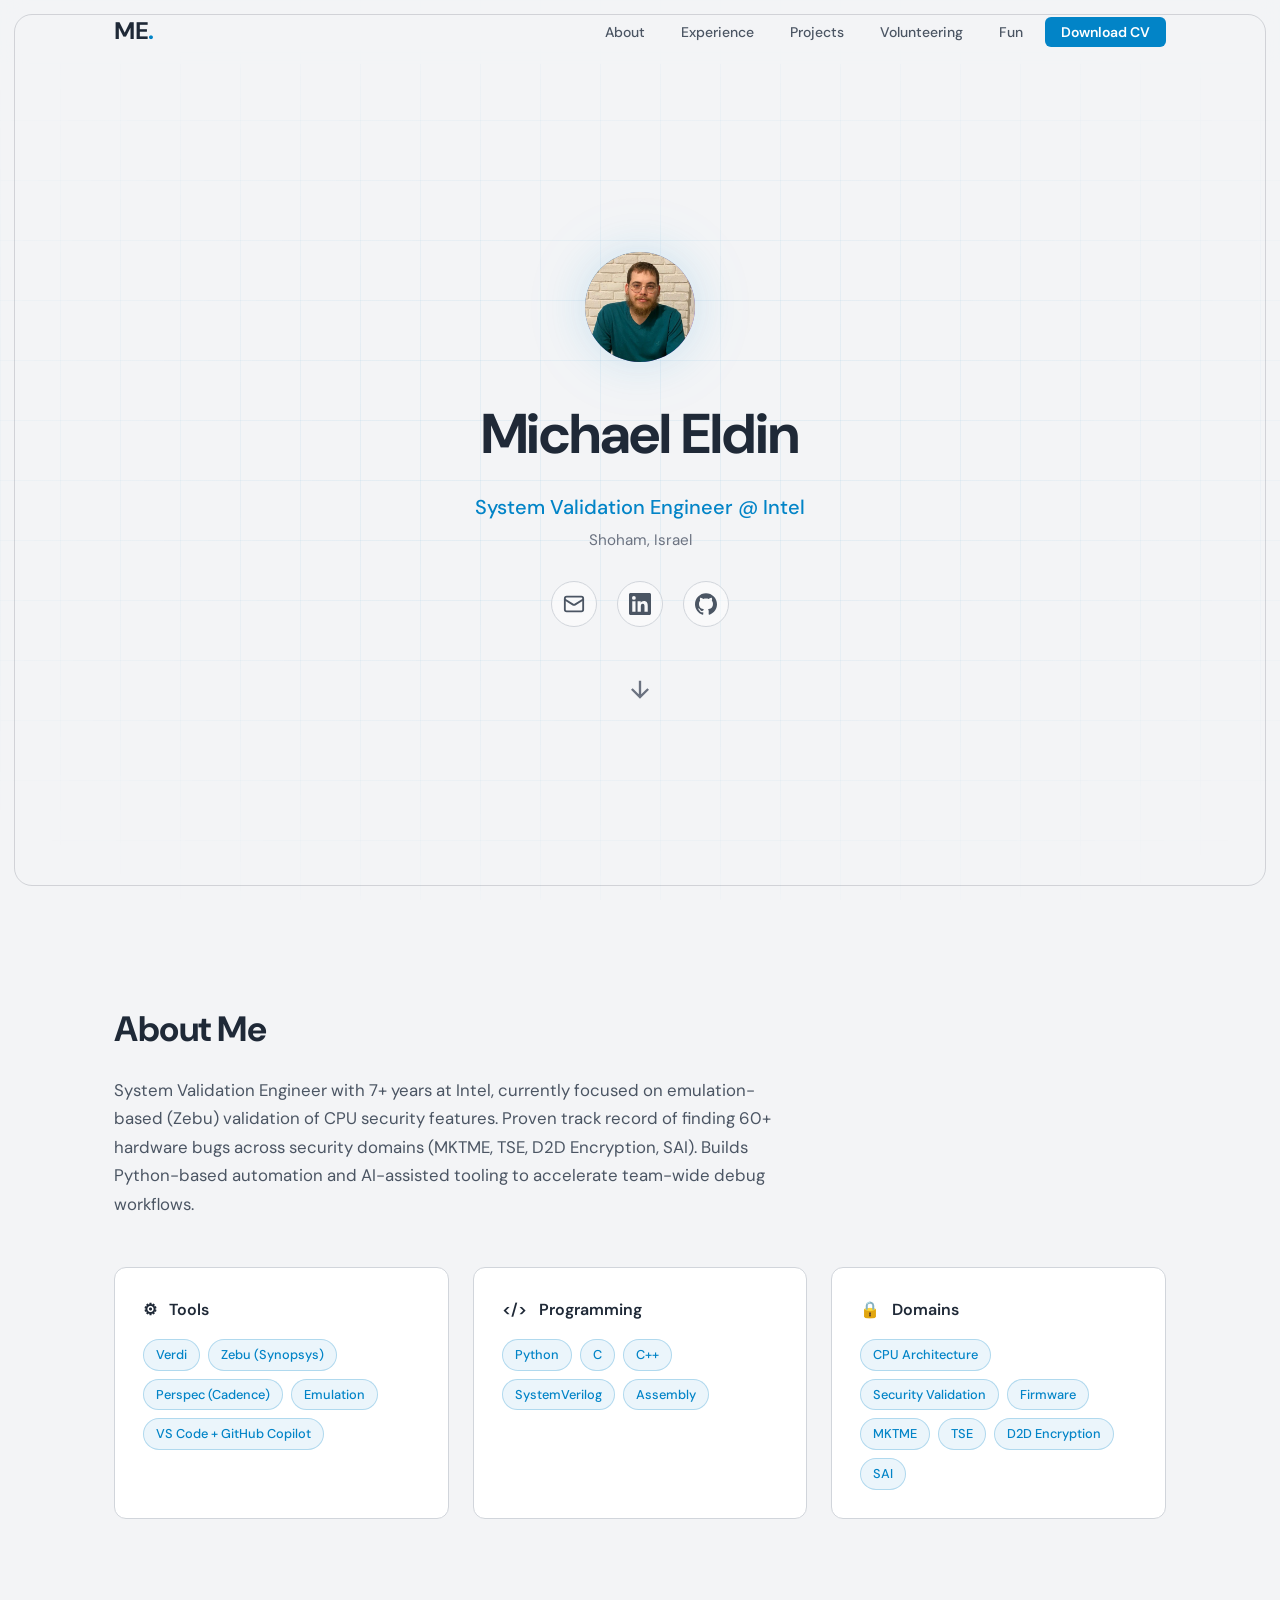
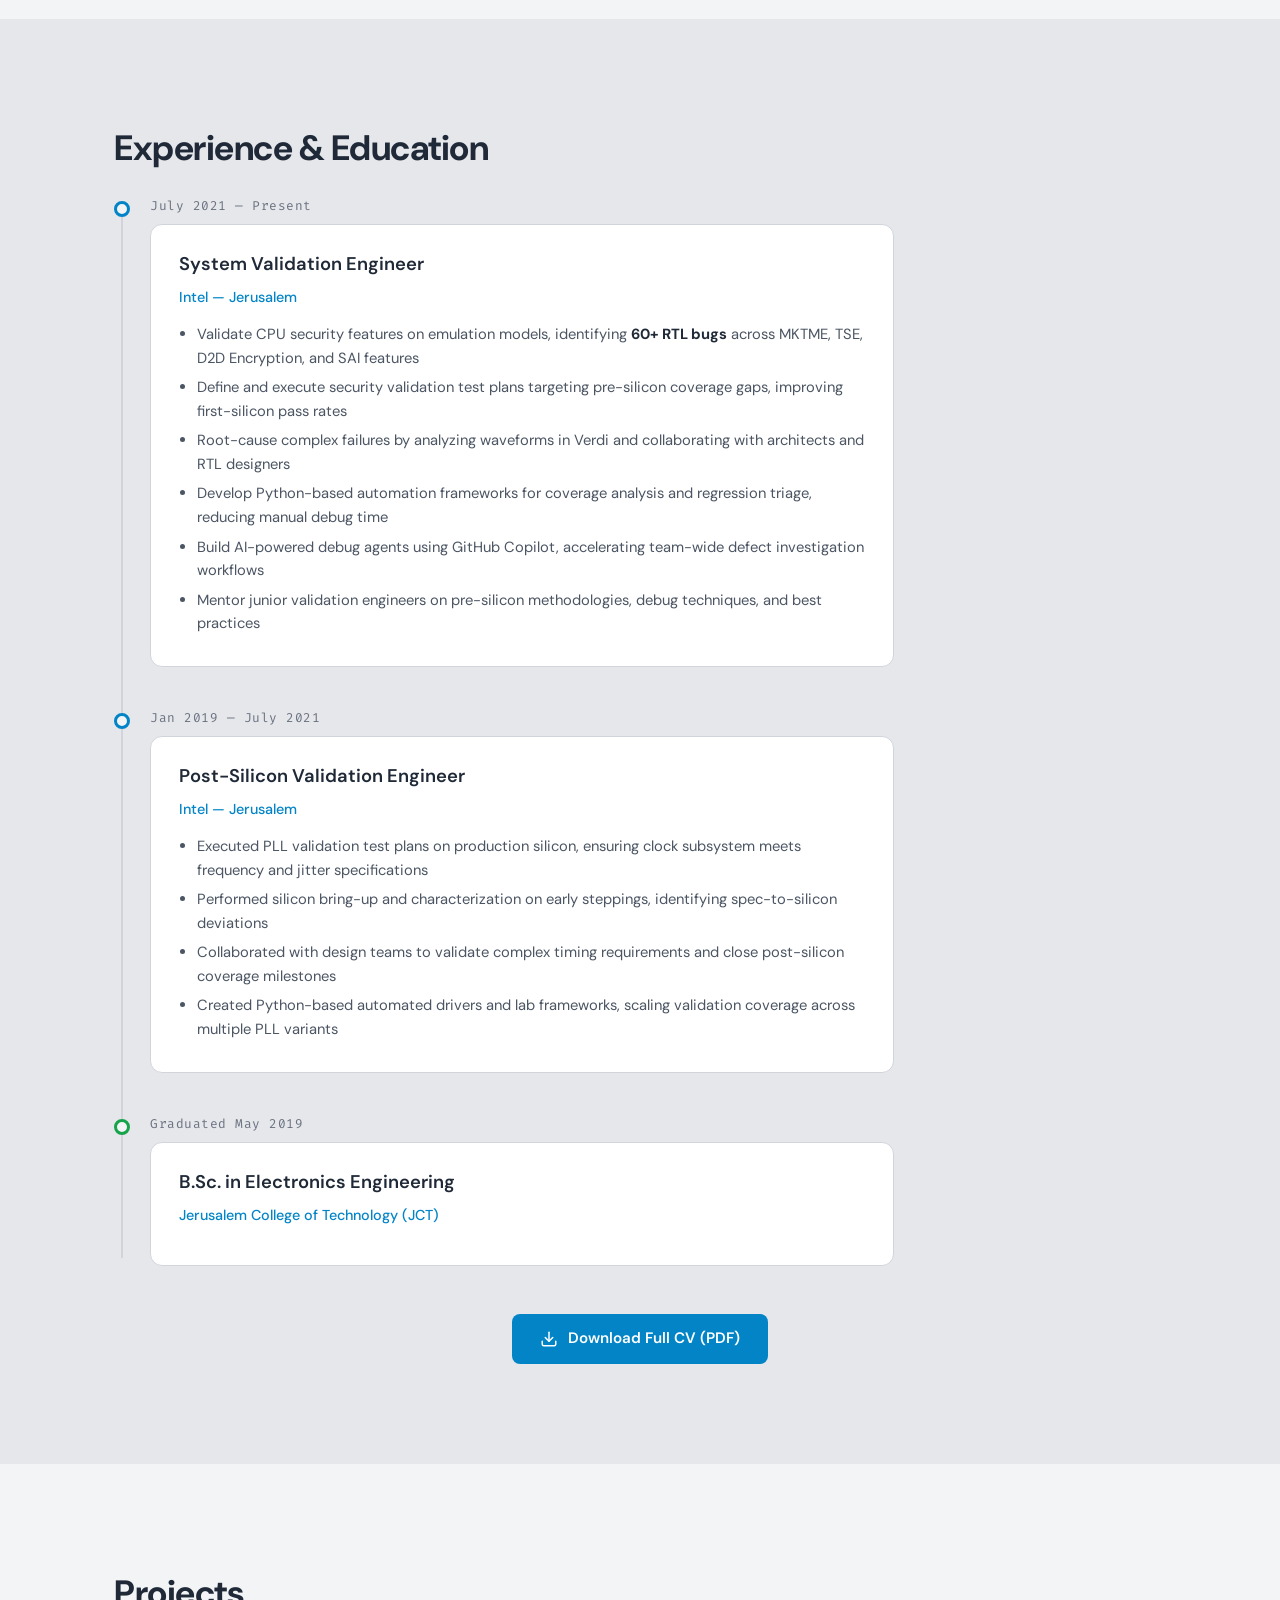
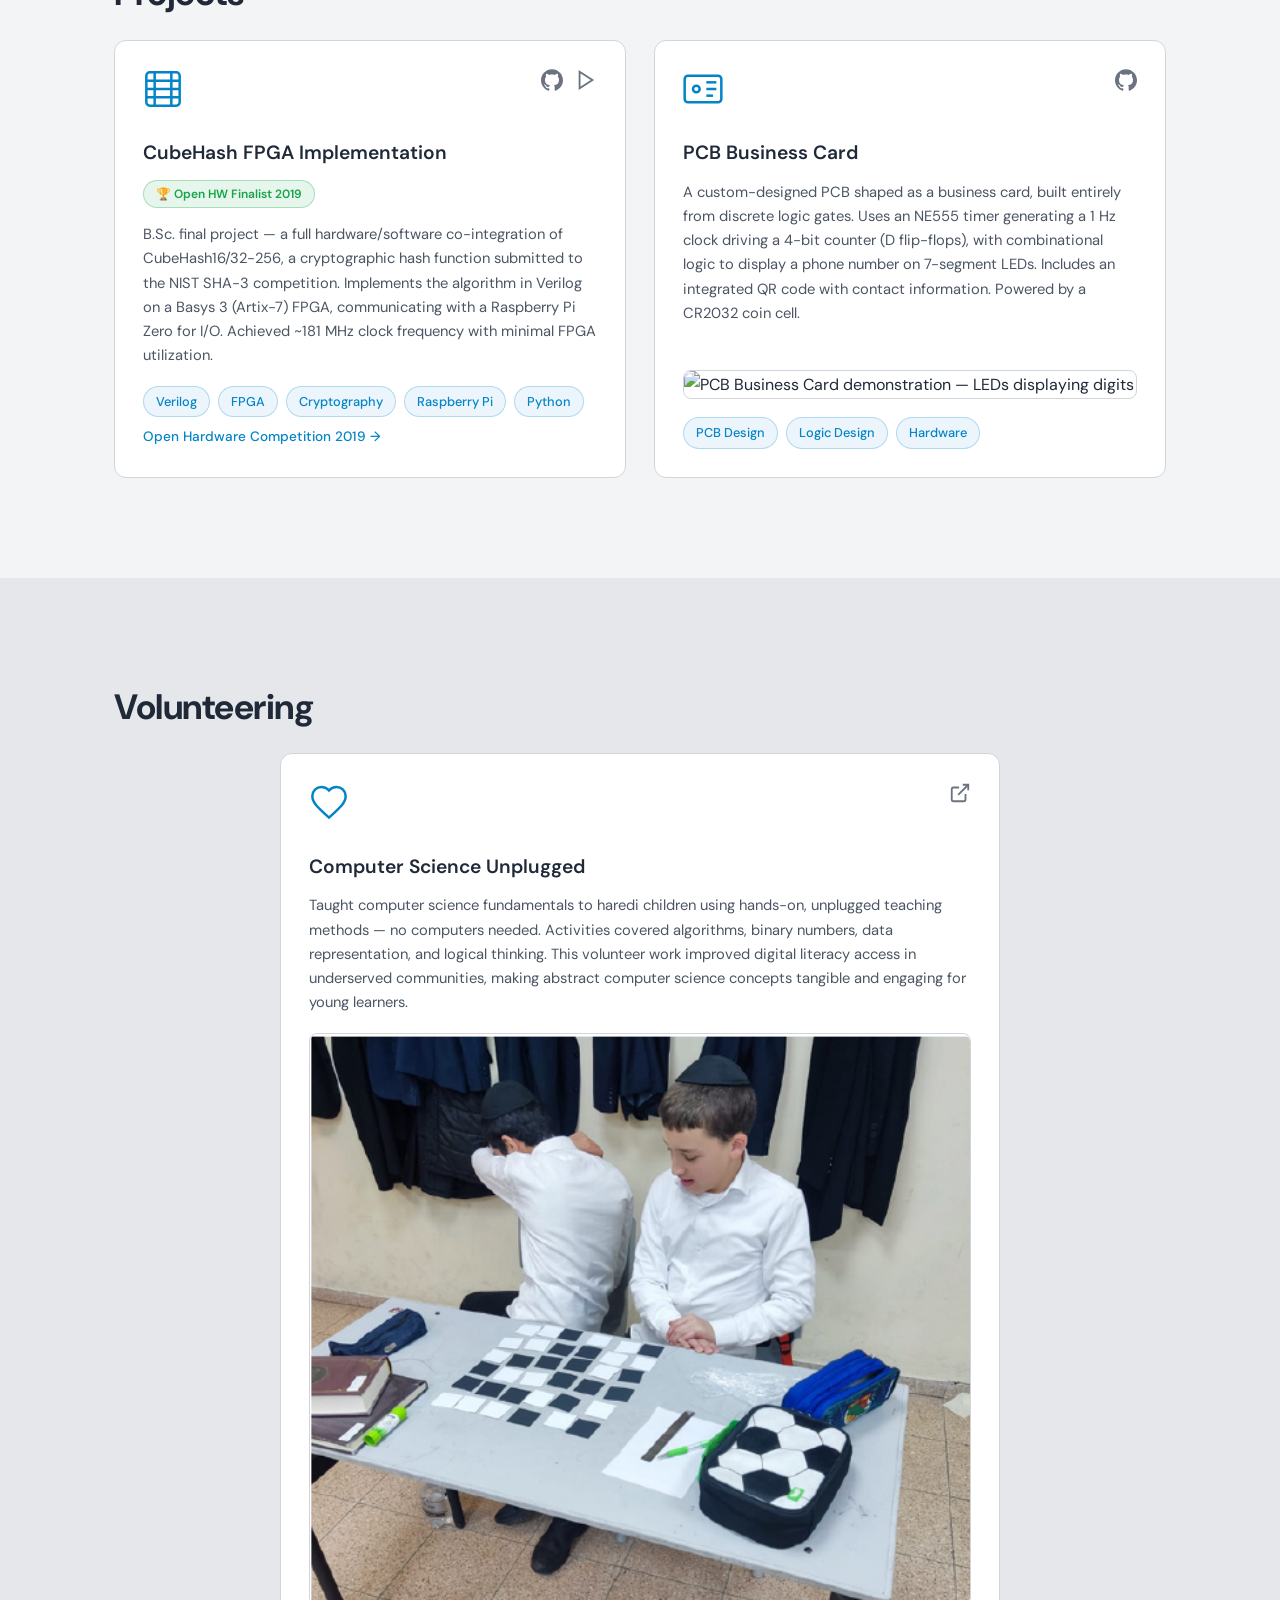
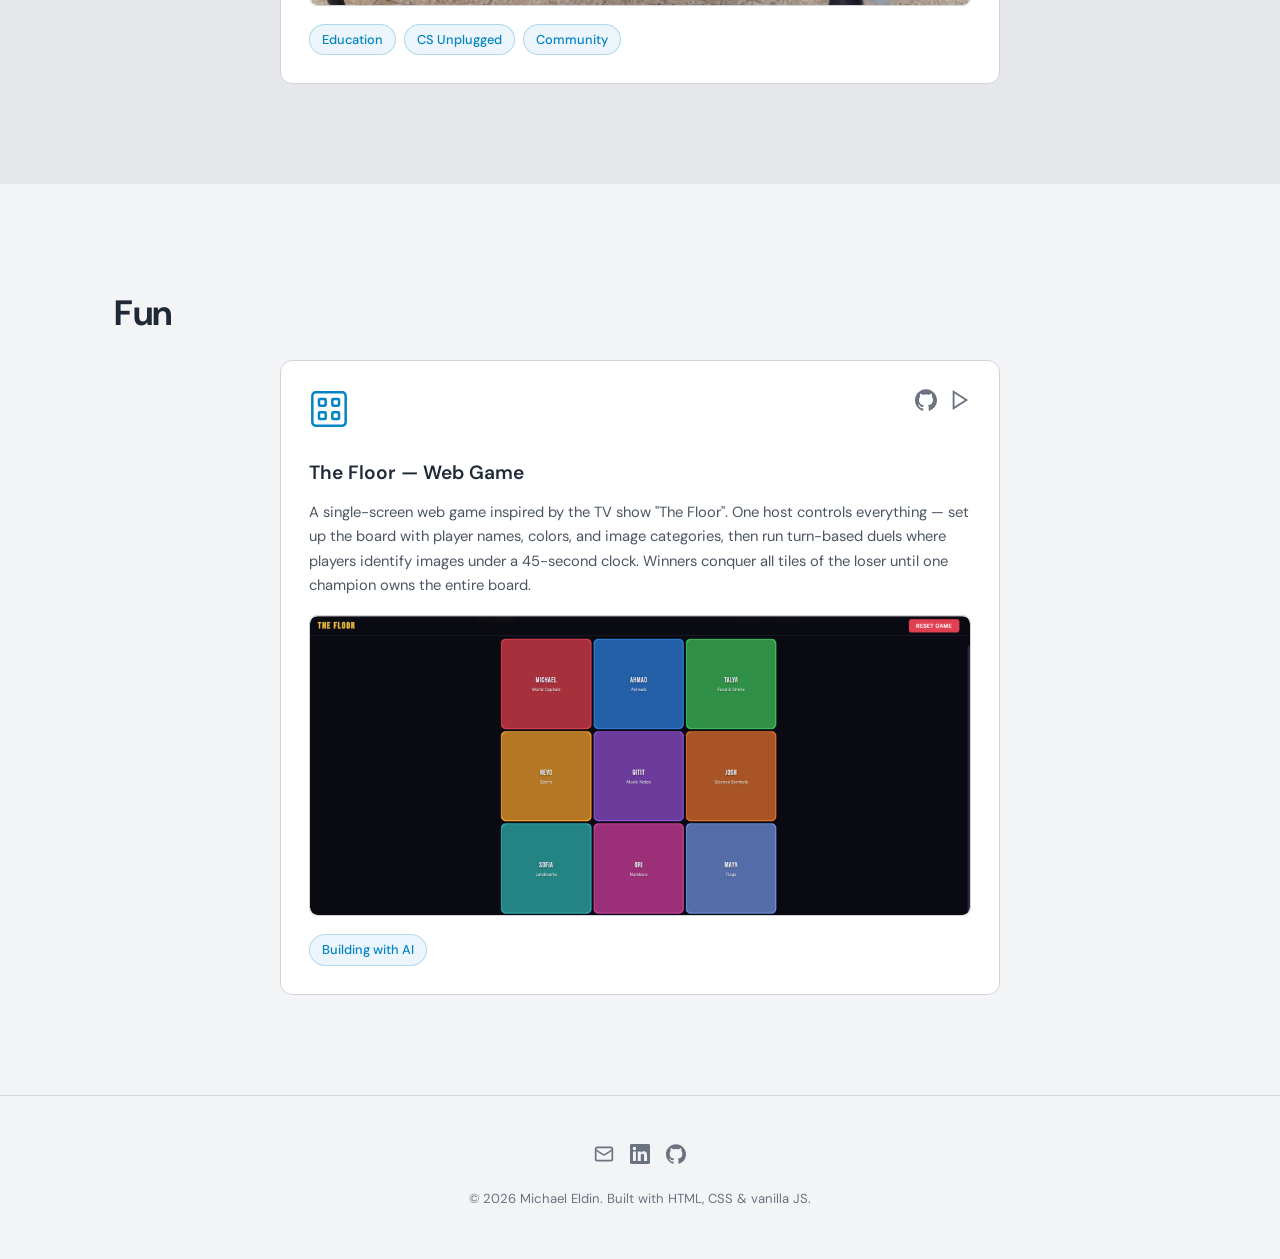
==== commit d6e71a3f: "Refine portfolio styling and content" ====
--- a/index.html
+++ b/index.html
@@ -119,7 +119,7 @@
             <h3>System Validation Engineer</h3>
             <p class="timeline-company">Intel — Jerusalem</p>
             <ul>
-              <li>Validate CPU security features on emulation models (Zebu), identifying <strong>60+ RTL bugs</strong> across MKTME, TSE, D2D Encryption, and SAI subsystems</li>
+              <li>Validate CPU security features on emulation models, identifying <strong>60+ RTL bugs</strong> across MKTME, TSE, D2D Encryption, and SAI features</li>
               <li>Define and execute security validation test plans targeting pre-silicon coverage gaps, improving first-silicon pass rates</li>
               <li>Root-cause complex failures by analyzing waveforms in Verdi and collaborating with architects and RTL designers</li>
               <li>Develop Python-based automation frameworks for coverage analysis and regression triage, reducing manual debug time</li>
--- a/css/styles.css
+++ b/css/styles.css
@@ -10,6 +10,7 @@
   --bg-card:      #ffffff;
   --bg-card-hover:#f9fafb;
   --border:       #d1d5db;
+  --outline:      rgba(31, 41, 55, 0.16);
   --text-primary: #1f2937;
   --text-secondary:#4b5563;
   --text-muted:   #6b7280;
@@ -46,6 +47,16 @@
   line-height: 1.7;
   -webkit-font-smoothing: antialiased;
   overflow-x: hidden;
+}
+
+body::before {
+  content: '';
+  position: fixed;
+  inset: 14px;
+  border: 1px solid var(--outline);
+  border-radius: 18px;
+  pointer-events: none;
+  z-index: 1500;
 }
 
 a { color: var(--accent); text-decoration: none; transition: color var(--transition); }
@@ -652,6 +663,11 @@
   .section { padding: 56px 0; }
   .container { padding: 0 16px; }
 
+  body::before {
+    inset: 8px;
+    border-radius: 14px;
+  }
+
   .hero h1 { font-size: 2rem; }
   .avatar { width: 90px; height: 90px; font-size: 1.8rem; }
 
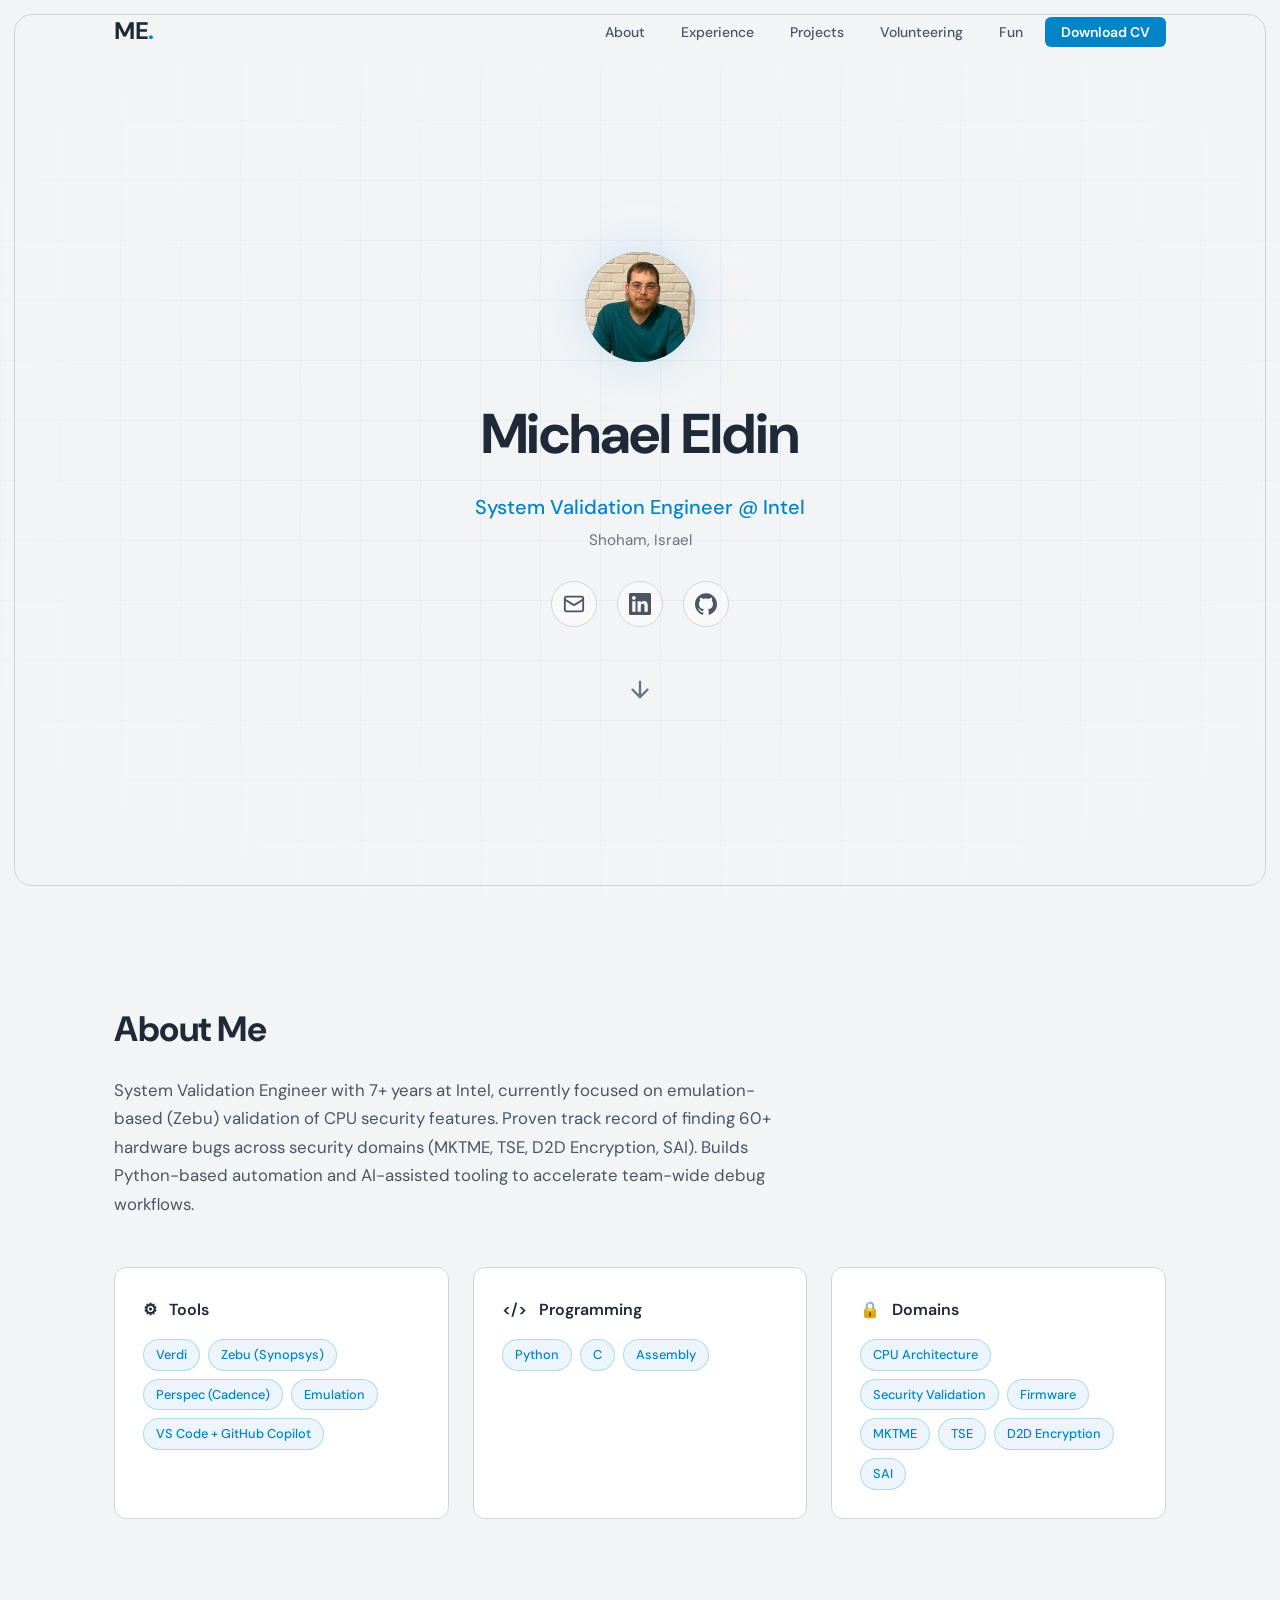
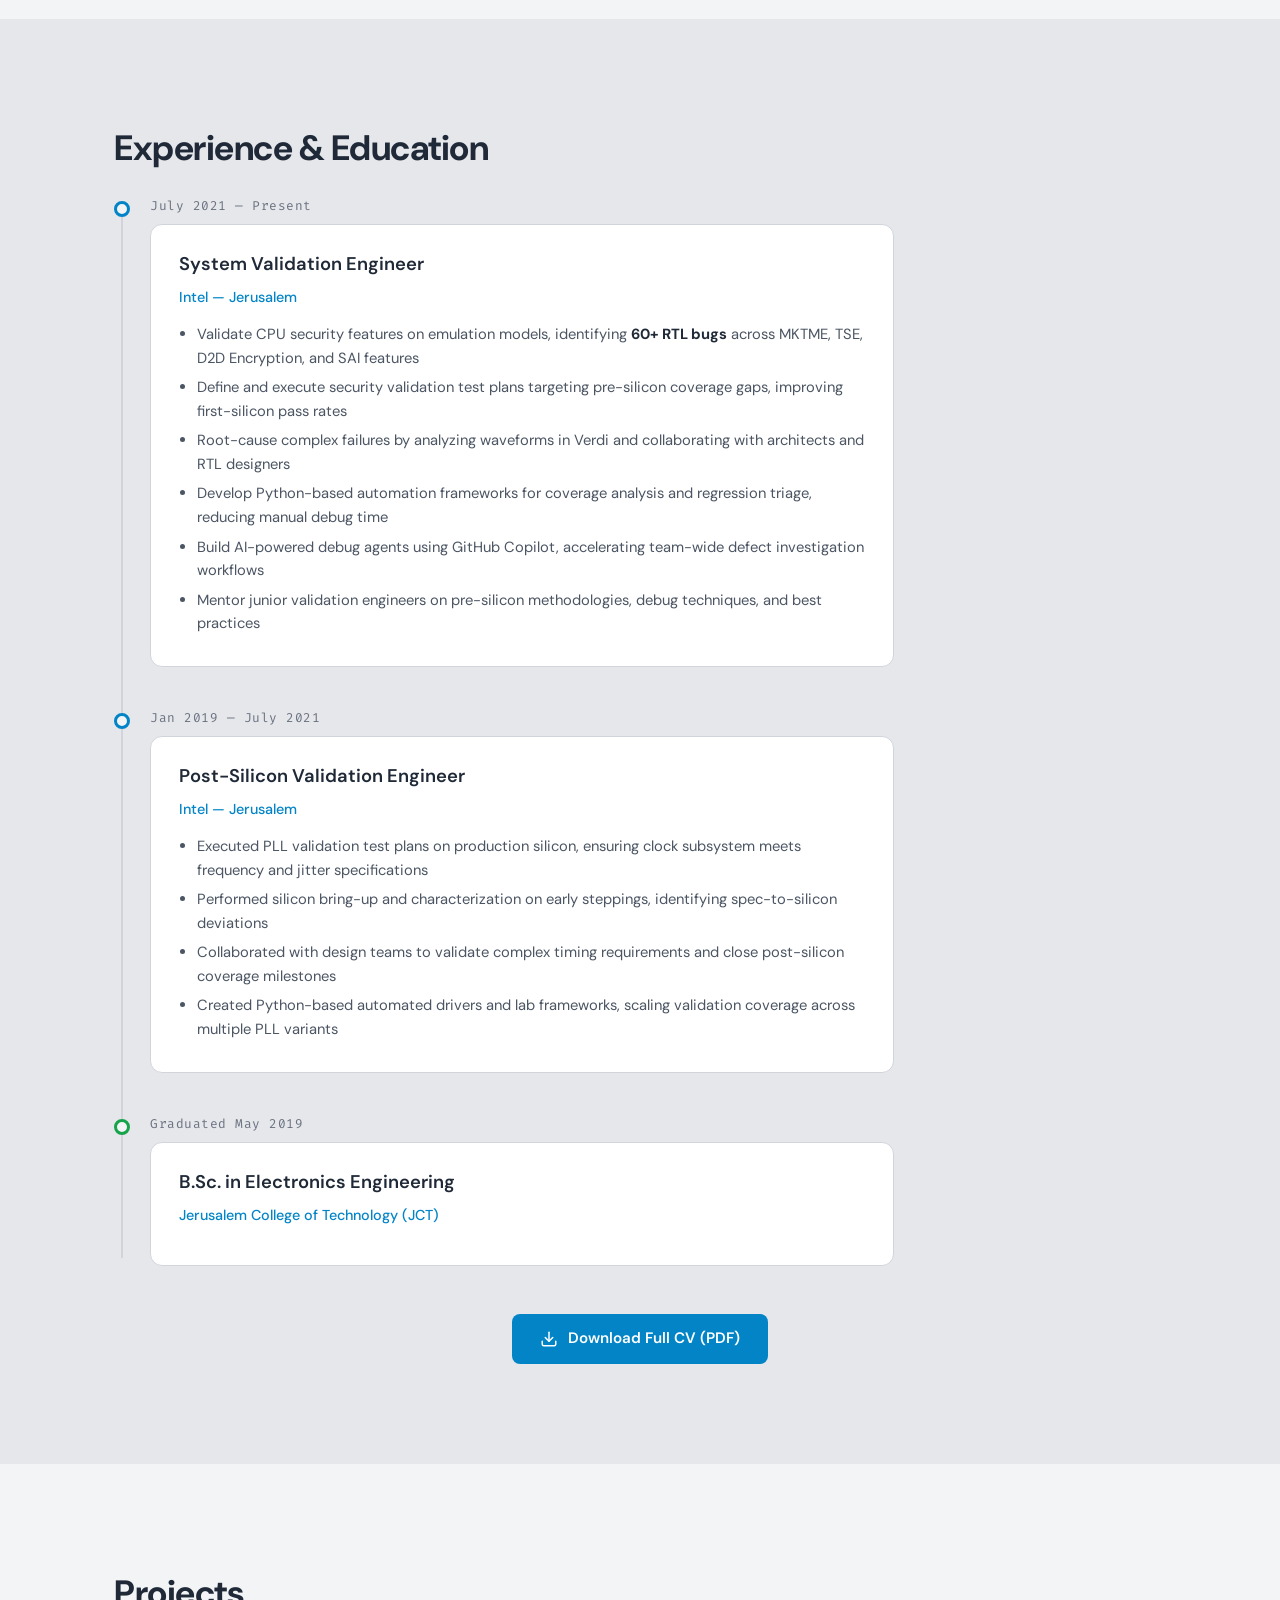
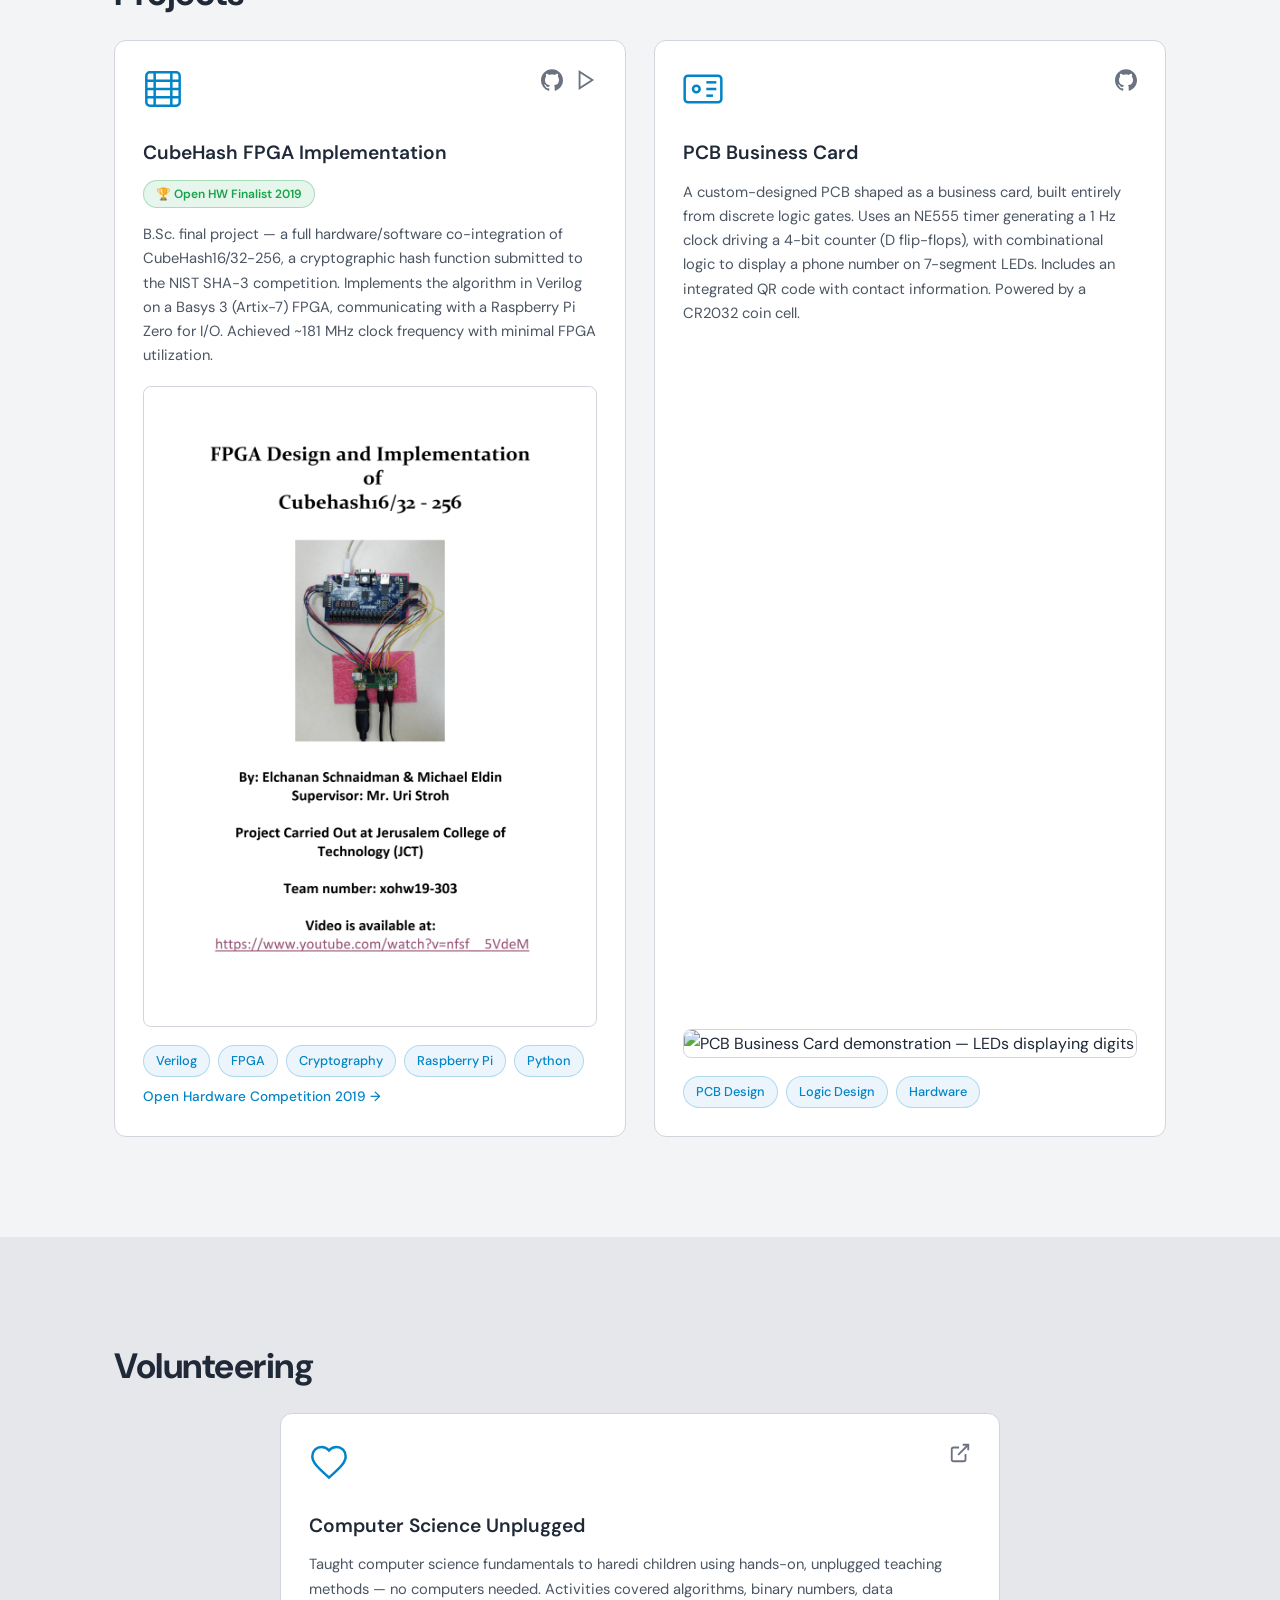
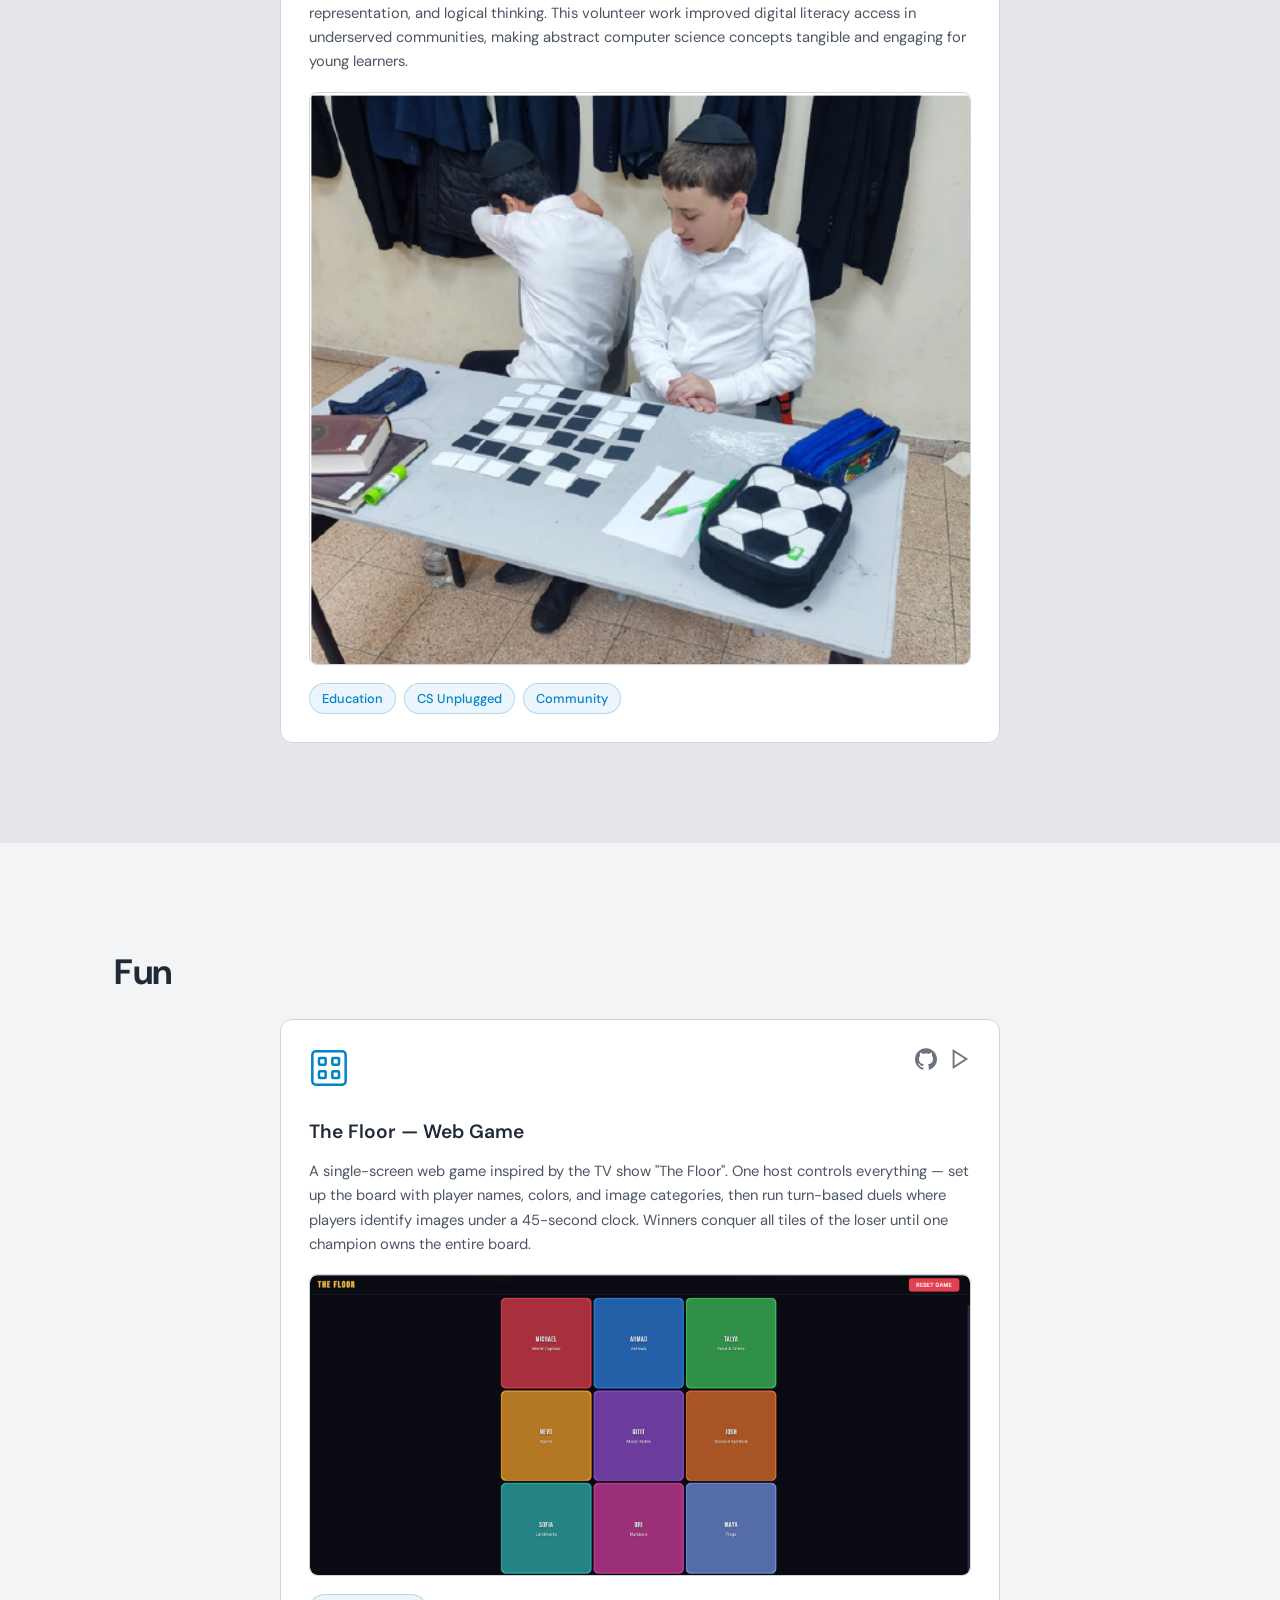
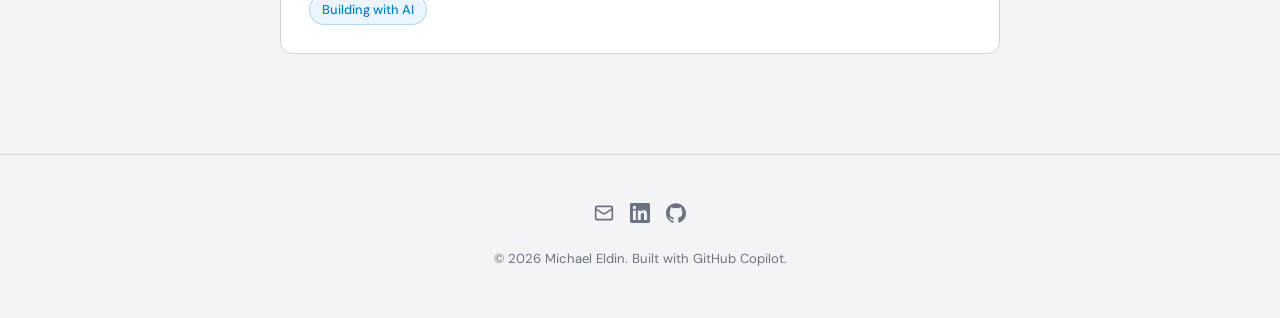
==== commit c0b28cb9: "Update portfolio content and CV assets" ====
--- a/index.html
+++ b/index.html
@@ -22,7 +22,7 @@
         <li><a href="#projects">Projects</a></li>
         <li><a href="#volunteering">Volunteering</a></li>
         <li><a href="#fun">Fun</a></li>
-        <li><a href="assets/Michael_Eldin_CV.pdf" class="nav-cv-btn" target="_blank" rel="noopener">Download CV</a></li>
+        <li><a href="assets/Michael Eldin.pdf" class="nav-cv-btn" target="_blank" rel="noopener">Download CV</a></li>
       </ul>
       <button class="hamburger" id="hamburger" aria-label="Toggle navigation menu" aria-expanded="false" aria-controls="nav-links">
         <span></span><span></span><span></span>
@@ -84,8 +84,6 @@
           <div class="tags">
             <span class="tag">Python</span>
             <span class="tag">C</span>
-            <span class="tag">C++</span>
-            <span class="tag">SystemVerilog</span>
             <span class="tag">Assembly</span>
           </div>
         </div>
@@ -157,7 +155,7 @@
       </div>
 
       <div class="cv-download reveal">
-        <a href="assets/Michael_Eldin_CV.pdf" class="btn btn-primary" target="_blank" rel="noopener">
+        <a href="assets/Michael Eldin.pdf" class="btn btn-primary" target="_blank" rel="noopener">
           <svg viewBox="0 0 24 24" fill="none" stroke="currentColor" stroke-width="2" stroke-linecap="round" stroke-linejoin="round" class="btn-icon"><path d="M21 15v4a2 2 0 0 1-2 2H5a2 2 0 0 1-2-2v-4"/><polyline points="7 10 12 15 17 10"/><line x1="12" y1="15" x2="12" y2="3"/></svg>
           Download Full CV (PDF)
         </a>
@@ -195,6 +193,11 @@
             communicating with a Raspberry Pi Zero for I/O. 
             Achieved ~181 MHz clock frequency with minimal FPGA utilization.
           </p>
+          <div class="card-img-container">
+            <img src="assets/cubehash.png"
+                 alt="CubeHash FPGA implementation preview"
+                 class="card-img" loading="lazy">
+          </div>
           <div class="tags">
             <span class="tag">Verilog</span>
             <span class="tag">FPGA</span>
@@ -334,7 +337,7 @@
           <svg viewBox="0 0 24 24" fill="currentColor"><path d="M12 .297c-6.63 0-12 5.373-12 12 0 5.303 3.438 9.8 8.205 11.385.6.113.82-.258.82-.577 0-.285-.01-1.04-.015-2.04-3.338.724-4.042-1.61-4.042-1.61C4.422 18.07 3.633 17.7 3.633 17.7c-1.087-.744.084-.729.084-.729 1.205.084 1.838 1.236 1.838 1.236 1.07 1.835 2.809 1.305 3.495.998.108-.776.417-1.305.76-1.605-2.665-.3-5.466-1.332-5.466-5.93 0-1.31.465-2.38 1.235-3.22-.135-.303-.54-1.523.105-3.176 0 0 1.005-.322 3.3 1.23.96-.267 1.98-.399 3-.405 1.02.006 2.04.138 3 .405 2.28-1.552 3.285-1.23 3.285-1.23.645 1.653.24 2.873.12 3.176.765.84 1.23 1.91 1.23 3.22 0 4.61-2.805 5.625-5.475 5.92.42.36.81 1.096.81 2.22 0 1.606-.015 2.896-.015 3.286 0 .315.21.69.825.57C20.565 22.092 24 17.592 24 12.297c0-6.627-5.373-12-12-12"/></svg>
         </a>
       </div>
-      <p class="footer-text">&copy; 2026 Michael Eldin. Built with HTML, CSS &amp; vanilla JS.</p>
+      <p class="footer-text">&copy; 2026 Michael Eldin. Built with GitHub Copilot.</p>
     </div>
   </footer>
 
